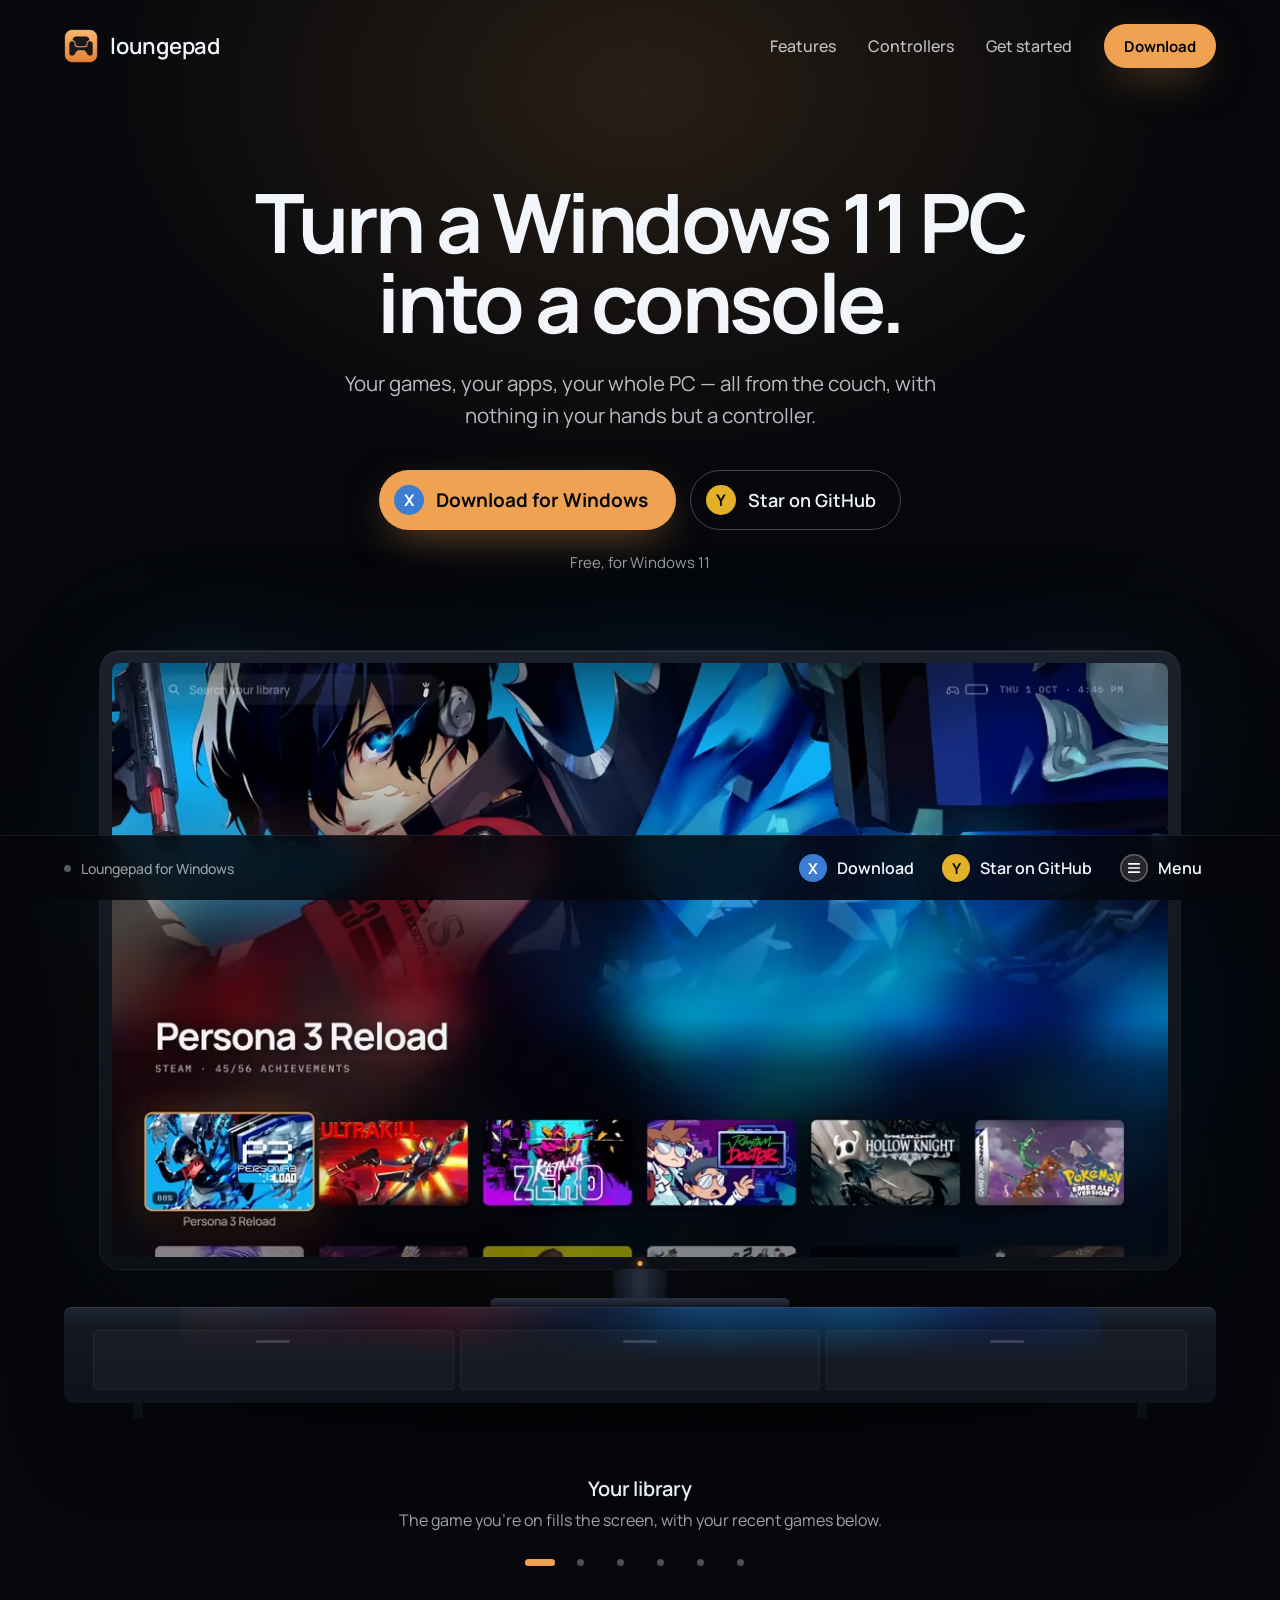
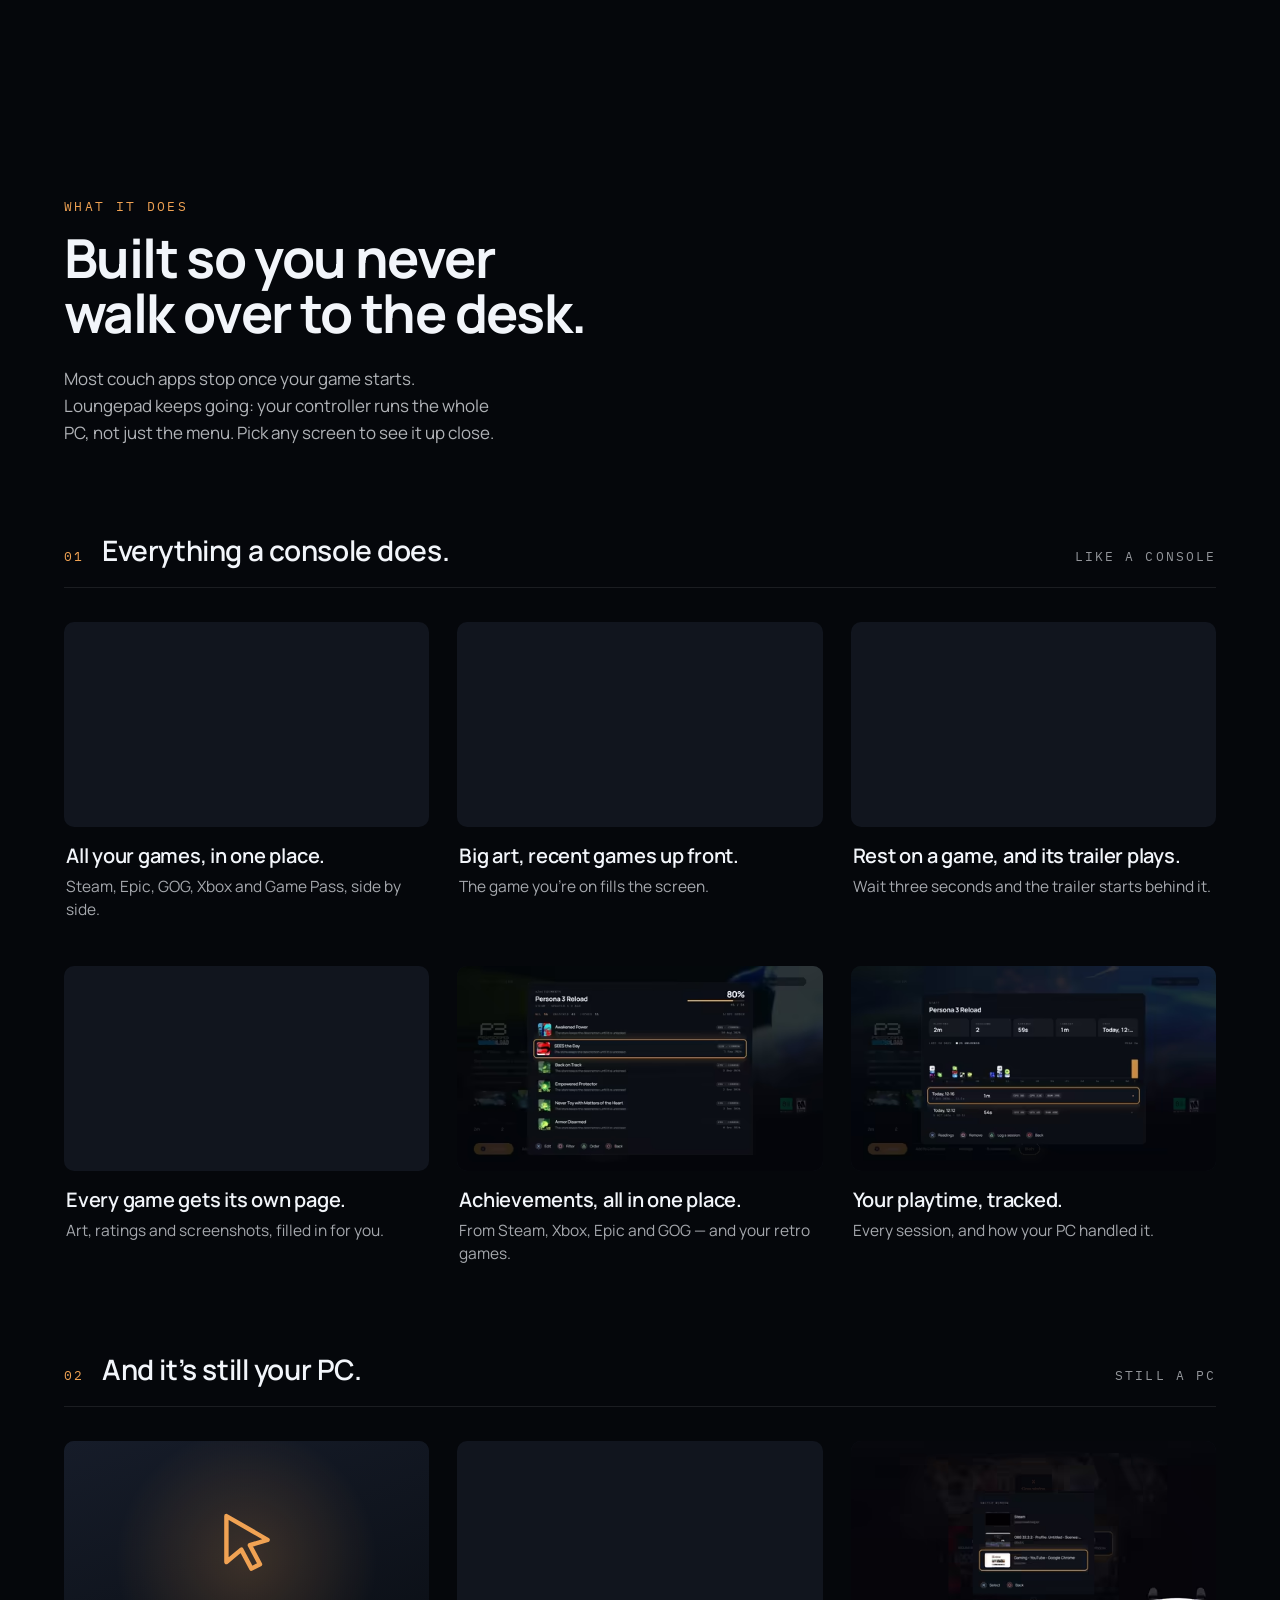
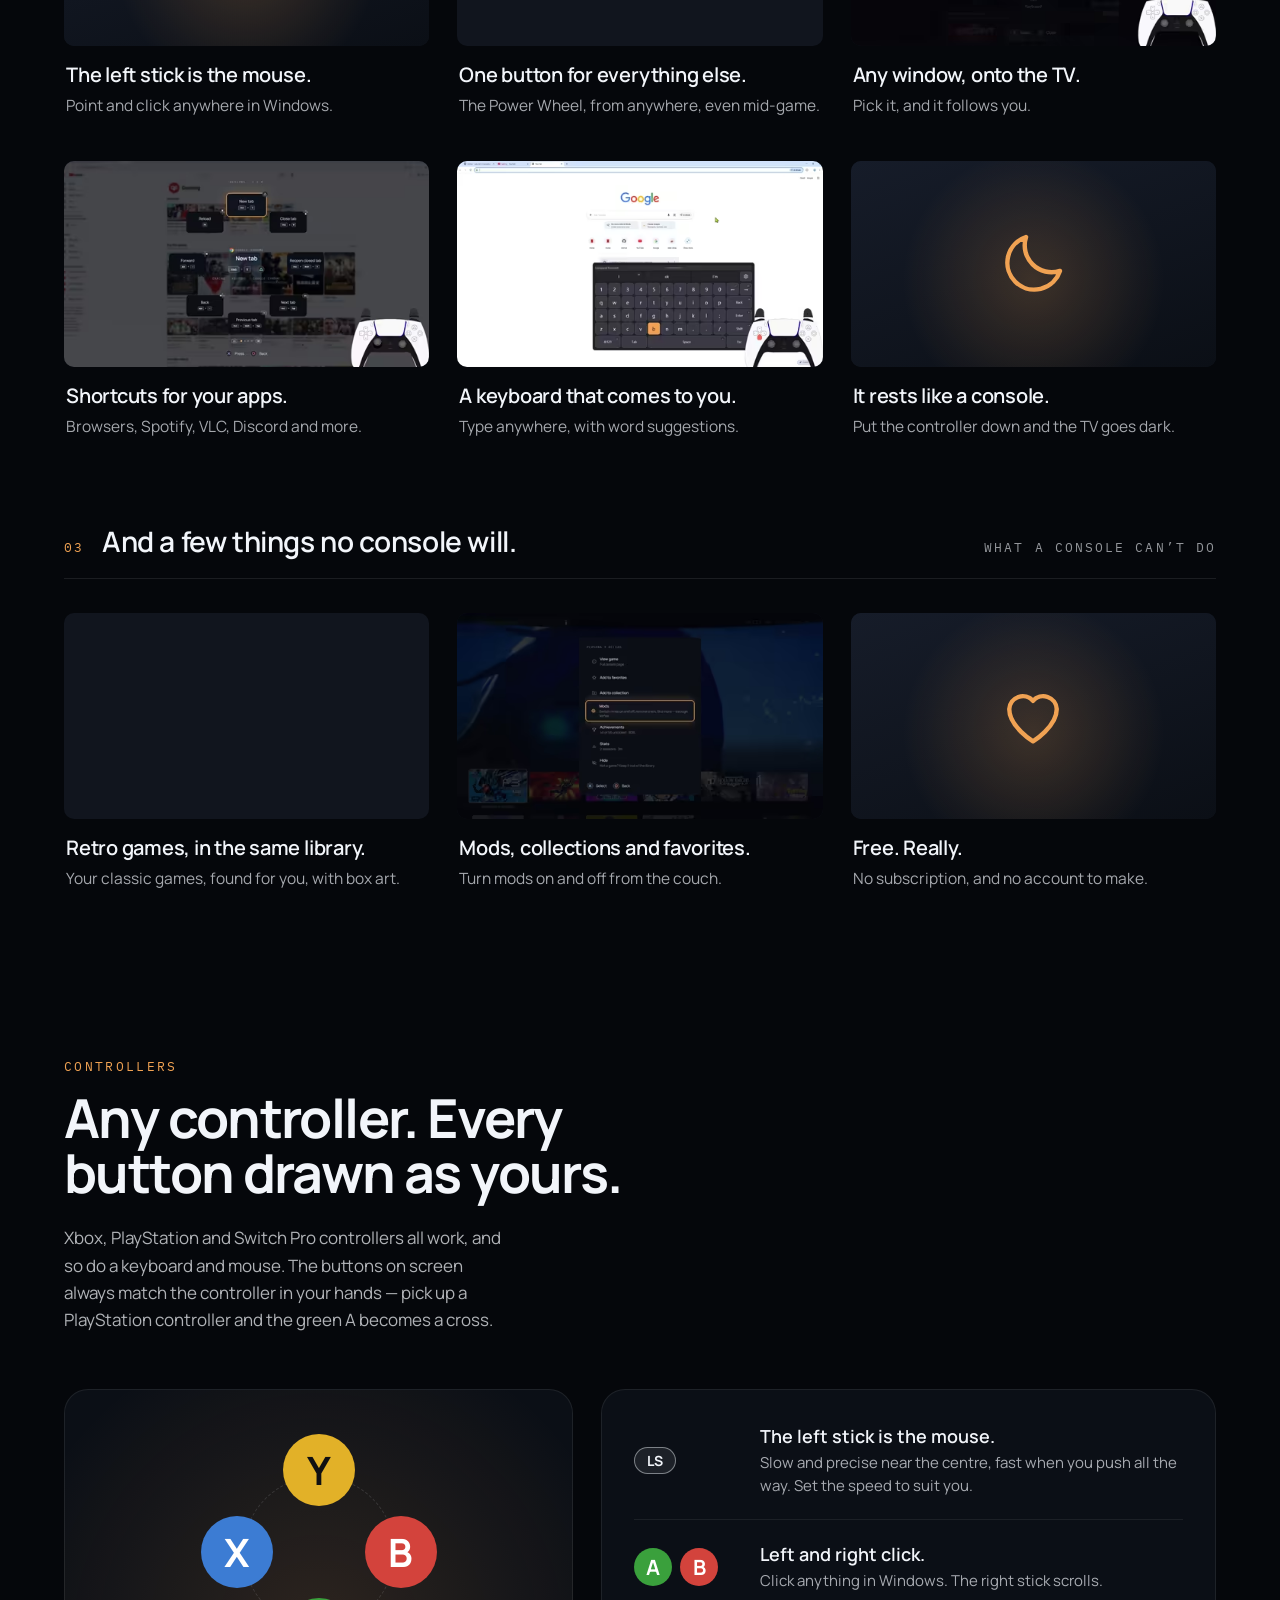
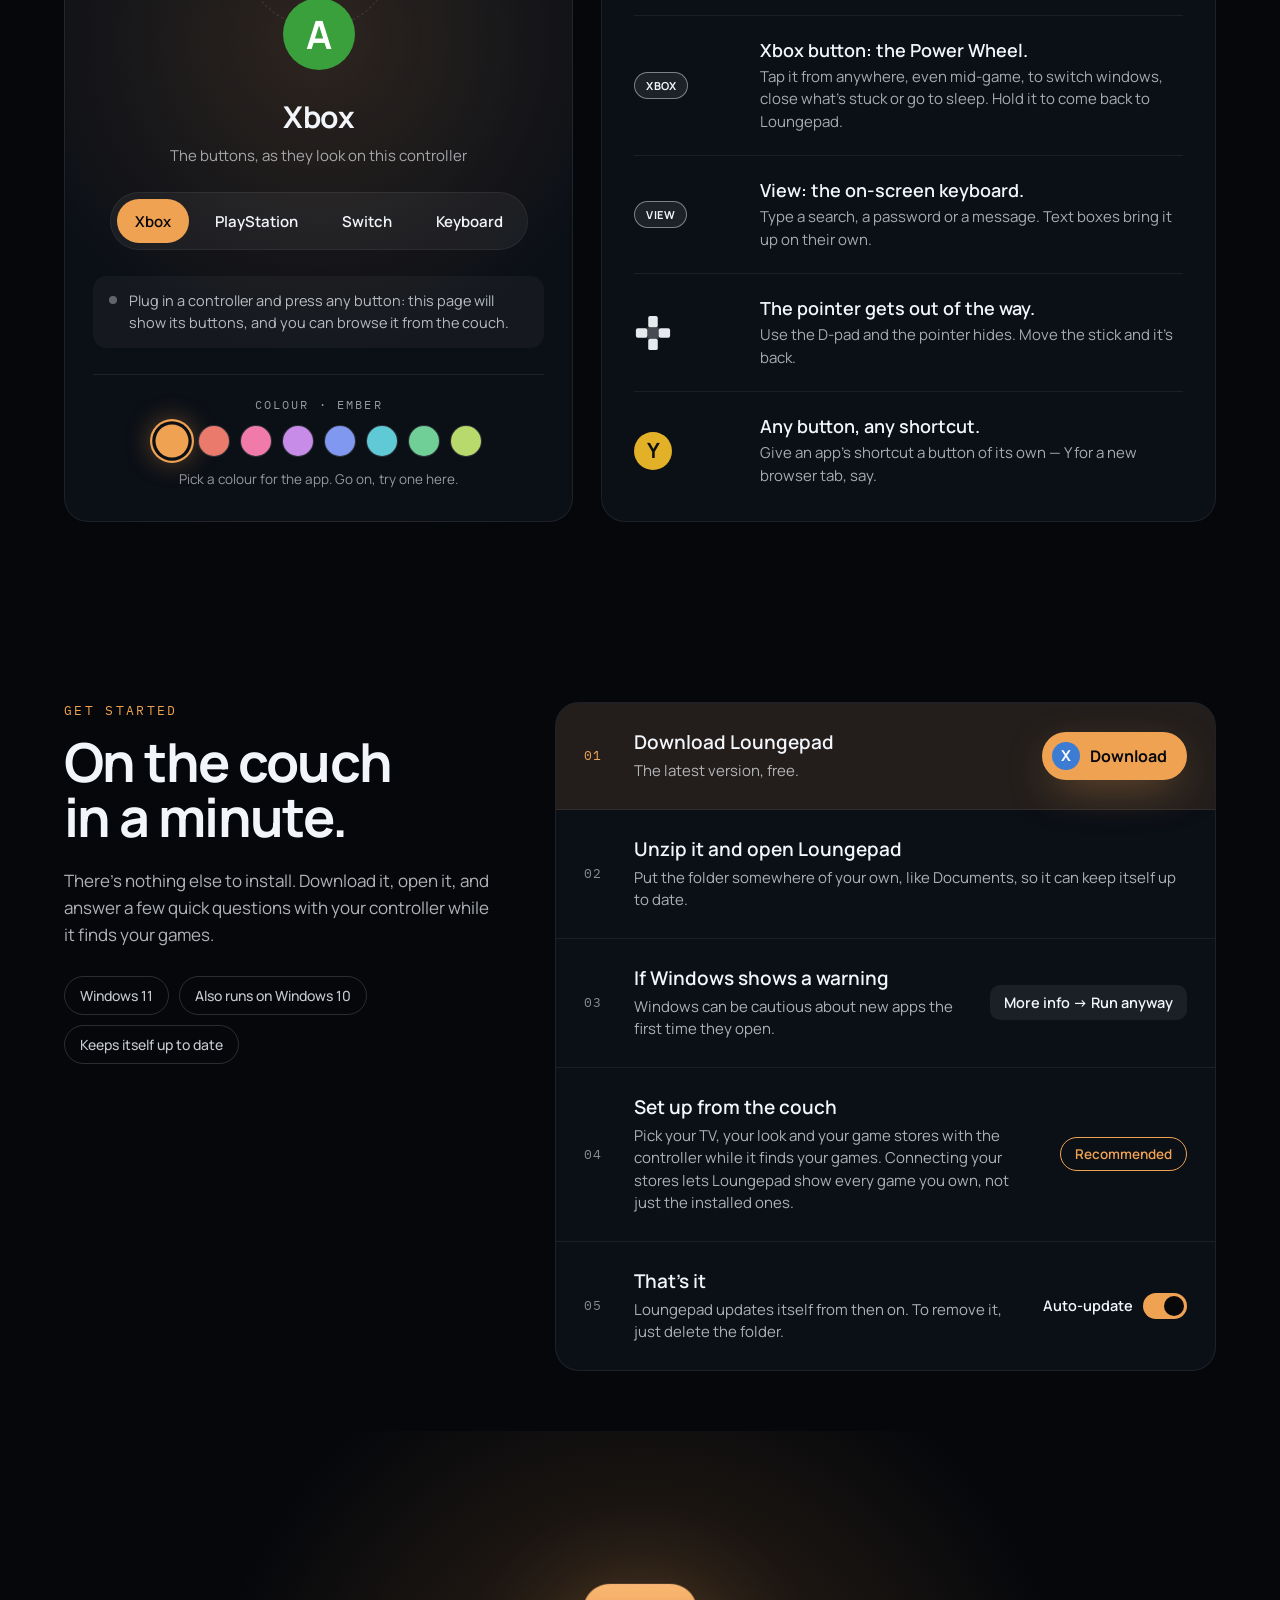
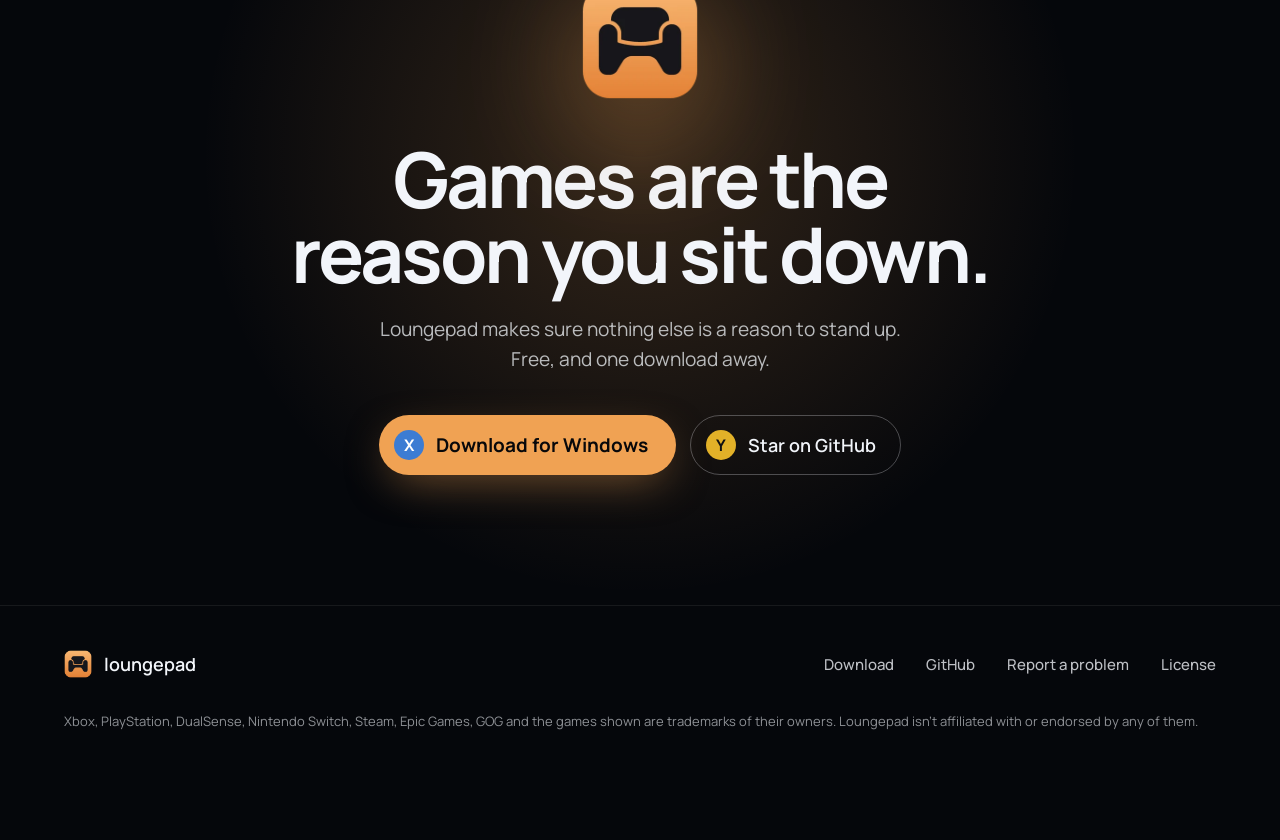
==== website/index.html @ 8164f32c "Add the loungepad.app website - Plain static site built from the Claude Design handoff in website/de" ====
<!doctype html>
<html lang="en">
<head>
<meta charset="utf-8">
<meta name="viewport" content="width=device-width, initial-scale=1">
<title>Loungepad — turn a Windows 11 PC into a console</title>
<meta name="description" content="Loungepad turns a Windows 11 PC into a console: your games, your apps and your whole PC from the couch, with nothing in your hands but a controller. Free and open source.">
<link rel="canonical" href="https://loungepad.app/">
<meta name="theme-color" content="#05070B">
<meta name="color-scheme" content="dark">
<link rel="icon" href="favicon.ico" sizes="any">
<link rel="icon" type="image/png" sizes="32x32" href="img/icon-32.png">
<link rel="icon" type="image/png" sizes="256x256" href="img/lp-icon.png">
<link rel="apple-touch-icon" sizes="180x180" href="img/icon-180.png">
<meta property="og:type" content="website">
<meta property="og:url" content="https://loungepad.app/">
<meta property="og:site_name" content="Loungepad">
<meta property="og:title" content="Loungepad — turn a Windows 11 PC into a console">
<meta property="og:description" content="Your games, your apps, your whole PC — all from the couch, with nothing in your hands but a controller. Free, for Windows 11.">
<meta property="og:image" content="https://loungepad.app/img/og.jpg">
<meta property="og:image:width" content="1200">
<meta property="og:image:height" content="630">
<meta property="og:image:alt" content="Loungepad: turn a Windows 11 PC into a console.">
<meta name="twitter:card" content="summary_large_image">
<meta name="twitter:title" content="Loungepad — turn a Windows 11 PC into a console">
<meta name="twitter:description" content="Your games, your apps, your whole PC — all from the couch, with nothing in your hands but a controller. Free, for Windows 11.">
<meta name="twitter:image" content="https://loungepad.app/img/og.jpg">
<link rel="preconnect" href="https://fonts.googleapis.com">
<link rel="preconnect" href="https://fonts.gstatic.com" crossorigin>
<link href="https://fonts.googleapis.com/css2?family=IBM+Plex+Mono:wght@400;500;600&family=Manrope:wght@400;500;600;700;800&display=swap" rel="stylesheet">
<link rel="preload" as="image" type="image/avif" imagesrcset="img/lp-library-480.avif 480w, img/lp-library-720.avif 720w, img/lp-library-1080.avif 1080w, img/lp-library-1440.avif 1440w, img/lp-library-1920.avif 1920w" imagesizes="(min-width: 1200px) 1056px, (min-width: 761px) calc(90vw - 24px), (min-width: 400px) calc(90vw - 12px), calc(100vw - 52px)" fetchpriority="high">
<link rel="stylesheet" href="site.css">
<script type="application/ld+json">
{
  "@context": "https://schema.org",
  "@type": "SoftwareApplication",
  "name": "Loungepad",
  "url": "https://loungepad.app/",
  "operatingSystem": "Windows 11",
  "applicationCategory": "UtilitiesApplication",
  "description": "Loungepad turns a Windows 11 PC into a console: your games, your apps and your whole PC from the couch, with nothing in your hands but a controller.",
  "downloadUrl": "https://github.com/sukumar-v/Loungepad/releases/latest",
  "offers": { "@type": "Offer", "price": "0", "priceCurrency": "USD" },
  "image": "https://loungepad.app/img/og.jpg"
}
</script>
</head>
<body>
<div id="lp" class="lp-root" data-input="mouse">

<div data-scope="page" id="page">

<!-- ============ HERO: the message, then the TV ============ -->
<section id="top" class="lp-hero">

<!-- One soft glow, the colour of the logo, behind the heading. Nothing else behind the text. -->
<div class="lp-hero-glow" aria-hidden="true"></div>

<header class="lp-header">
<a href="#top" data-nav class="lp-logo lp-link" aria-label="Loungepad, back to the top">
<img src="img/icon-96.png" alt="" width="34" height="34">
<span>loungepad</span>
</a>
<div class="lp-grow"></div>
<nav class="lp-nav" aria-label="Sections">
<a href="#library" data-nav class="lp-link">Features</a>
<a href="#controllers" data-nav class="lp-link">Controllers</a>
<a href="#install" data-nav class="lp-link">Get started</a>
</nav>
<a href="https://github.com/sukumar-v/Loungepad/releases/latest" target="_blank" rel="noopener" data-nav class="lp-btn lp-btn-fill lp-btn-sm lp-f lp-btn-primary">Download</a>
</header>

<div class="lp-hero-copy">
<h1 class="lp-h1">Turn a Windows&nbsp;11&nbsp;PC into a console.</h1>
<p class="lp-lede">Your games, your apps, your whole PC — all from the couch, with nothing in your hands but a controller.</p>
<div class="lp-ctas">
<a href="https://github.com/sukumar-v/Loungepad/releases/latest" target="_blank" rel="noopener" data-nav class="lp-btn lp-btn-fill lp-btn-lg lp-f lp-btn-primary"><span data-glyph data-btn="X" data-size="30" data-drawn="xbox|X|30|" style="height:30px" aria-hidden="true"><span class="gd" style="width:30px;height:30px;background:#3C7CD3;box-shadow:none;color:#FFFFFF;font-size:16px">X</span></span><span>Download for Windows</span></a>
<a href="https://github.com/sukumar-v/Loungepad" target="_blank" rel="noopener" data-nav class="lp-btn lp-btn-ghost lp-f lp-ghost"><span data-glyph data-btn="Y" data-size="30" data-drawn="xbox|Y|30|" style="height:30px" aria-hidden="true"><span class="gd" style="width:30px;height:30px;background:#E2B128;box-shadow:none;color:#101012;font-size:16px">Y</span></span><span>Star on GitHub</span></a>
</div>
<p class="lp-free">Free, for Windows 11</p>
</div>

<!-- The TV: the app itself, with its own glow spilling out behind it. -->
<div class="lp-tv-wrap">
<div class="lp-tv-inner">
<div class="lp-tv-glow" aria-hidden="true">
<picture><source type="image/avif" srcset="img/lp-library-480.avif"><source type="image/webp" srcset="img/lp-library-480.webp"><img src="img/lp-library-480.jpg" alt="" width="480" height="270" decoding="async" class="on"></picture>
<picture><source type="image/avif" srcset="img/lp-library-trailer-480.avif"><source type="image/webp" srcset="img/lp-library-trailer-480.webp"><img src="img/lp-library-trailer-480.jpg" alt="" width="480" height="270" decoding="async" loading="lazy"></picture>
<picture><source type="image/avif" srcset="img/lp-library-grid-480.avif"><source type="image/webp" srcset="img/lp-library-grid-480.webp"><img src="img/lp-library-grid-480.jpg" alt="" width="480" height="270" decoding="async" loading="lazy"></picture>
<picture><source type="image/avif" srcset="img/lp-quick-menu-480.avif"><source type="image/webp" srcset="img/lp-quick-menu-480.webp"><img src="img/lp-quick-menu-480.jpg" alt="" width="480" height="270" decoding="async" loading="lazy"></picture>
<picture><source type="image/avif" srcset="img/lp-emulators-480.avif"><source type="image/webp" srcset="img/lp-emulators-480.webp"><img src="img/lp-emulators-480.jpg" alt="" width="480" height="270" decoding="async" loading="lazy"></picture>
<picture><source type="image/avif" srcset="img/lp-game-page-480.avif"><source type="image/webp" srcset="img/lp-game-page-480.webp"><img src="img/lp-game-page-480.jpg" alt="" width="480" height="270" decoding="async" loading="lazy"></picture>
</div>
<div class="lp-tv-frame">
<button type="button" id="tv" data-nav data-tv class="lp-tv" aria-label="Your library — see it larger">
<picture class="lp-shot on" data-shot="0" data-feature="1"><source type="image/avif" srcset="img/lp-library-480.avif 480w, img/lp-library-720.avif 720w, img/lp-library-1080.avif 1080w, img/lp-library-1440.avif 1440w, img/lp-library-1920.avif 1920w" sizes="(min-width: 1200px) 1056px, (min-width: 761px) calc(90vw - 24px), (min-width: 400px) calc(90vw - 12px), calc(100vw - 52px)"><source type="image/webp" srcset="img/lp-library-480.webp 480w, img/lp-library-720.webp 720w, img/lp-library-1080.webp 1080w, img/lp-library-1440.webp 1440w, img/lp-library-1920.webp 1920w" sizes="(min-width: 1200px) 1056px, (min-width: 761px) calc(90vw - 24px), (min-width: 400px) calc(90vw - 12px), calc(100vw - 52px)"><img src="img/lp-library-1080.jpg" srcset="img/lp-library-480.jpg 480w, img/lp-library-720.jpg 720w, img/lp-library-1080.jpg 1080w, img/lp-library-1440.jpg 1440w, img/lp-library-1920.jpg 1920w" sizes="(min-width: 1200px) 1056px, (min-width: 761px) calc(90vw - 24px), (min-width: 400px) calc(90vw - 12px), calc(100vw - 52px)" alt="" width="1920" height="1080" decoding="async" fetchpriority="high"></picture>
<picture class="lp-shot" data-shot="1" data-feature="2"><source type="image/avif" srcset="img/lp-library-trailer-480.avif 480w, img/lp-library-trailer-720.avif 720w, img/lp-library-trailer-1080.avif 1080w, img/lp-library-trailer-1440.avif 1440w, img/lp-library-trailer-1920.avif 1920w" sizes="(min-width: 1200px) 1056px, (min-width: 761px) calc(90vw - 24px), (min-width: 400px) calc(90vw - 12px), calc(100vw - 52px)"><source type="image/webp" srcset="img/lp-library-trailer-480.webp 480w, img/lp-library-trailer-720.webp 720w, img/lp-library-trailer-1080.webp 1080w, img/lp-library-trailer-1440.webp 1440w, img/lp-library-trailer-1920.webp 1920w" sizes="(min-width: 1200px) 1056px, (min-width: 761px) calc(90vw - 24px), (min-width: 400px) calc(90vw - 12px), calc(100vw - 52px)"><img src="img/lp-library-trailer-1080.jpg" srcset="img/lp-library-trailer-480.jpg 480w, img/lp-library-trailer-720.jpg 720w, img/lp-library-trailer-1080.jpg 1080w, img/lp-library-trailer-1440.jpg 1440w, img/lp-library-trailer-1920.jpg 1920w" sizes="(min-width: 1200px) 1056px, (min-width: 761px) calc(90vw - 24px), (min-width: 400px) calc(90vw - 12px), calc(100vw - 52px)" alt="" width="1920" height="1080" decoding="async" loading="lazy" fetchpriority="low"></picture>
<picture class="lp-shot" data-shot="2" data-feature="0"><source type="image/avif" srcset="img/lp-library-grid-480.avif 480w, img/lp-library-grid-720.avif 720w, img/lp-library-grid-1080.avif 1080w, img/lp-library-grid-1440.avif 1440w, img/lp-library-grid-1920.avif 1920w" sizes="(min-width: 1200px) 1056px, (min-width: 761px) calc(90vw - 24px), (min-width: 400px) calc(90vw - 12px), calc(100vw - 52px)"><source type="image/webp" srcset="img/lp-library-grid-480.webp 480w, img/lp-library-grid-720.webp 720w, img/lp-library-grid-1080.webp 1080w, img/lp-library-grid-1440.webp 1440w, img/lp-library-grid-1920.webp 1920w" sizes="(min-width: 1200px) 1056px, (min-width: 761px) calc(90vw - 24px), (min-width: 400px) calc(90vw - 12px), calc(100vw - 52px)"><img src="img/lp-library-grid-1080.jpg" srcset="img/lp-library-grid-480.jpg 480w, img/lp-library-grid-720.jpg 720w, img/lp-library-grid-1080.jpg 1080w, img/lp-library-grid-1440.jpg 1440w, img/lp-library-grid-1920.jpg 1920w" sizes="(min-width: 1200px) 1056px, (min-width: 761px) calc(90vw - 24px), (min-width: 400px) calc(90vw - 12px), calc(100vw - 52px)" alt="" width="1920" height="1080" decoding="async" loading="lazy" fetchpriority="low"></picture>
<picture class="lp-shot" data-shot="3" data-feature="7"><source type="image/avif" srcset="img/lp-quick-menu-480.avif 480w, img/lp-quick-menu-720.avif 720w, img/lp-quick-menu-1080.avif 1080w, img/lp-quick-menu-1440.avif 1440w, img/lp-quick-menu-1920.avif 1920w" sizes="(min-width: 1200px) 1056px, (min-width: 761px) calc(90vw - 24px), (min-width: 400px) calc(90vw - 12px), calc(100vw - 52px)"><source type="image/webp" srcset="img/lp-quick-menu-480.webp 480w, img/lp-quick-menu-720.webp 720w, img/lp-quick-menu-1080.webp 1080w, img/lp-quick-menu-1440.webp 1440w, img/lp-quick-menu-1920.webp 1920w" sizes="(min-width: 1200px) 1056px, (min-width: 761px) calc(90vw - 24px), (min-width: 400px) calc(90vw - 12px), calc(100vw - 52px)"><img src="img/lp-quick-menu-1080.jpg" srcset="img/lp-quick-menu-480.jpg 480w, img/lp-quick-menu-720.jpg 720w, img/lp-quick-menu-1080.jpg 1080w, img/lp-quick-menu-1440.jpg 1440w, img/lp-quick-menu-1920.jpg 1920w" sizes="(min-width: 1200px) 1056px, (min-width: 761px) calc(90vw - 24px), (min-width: 400px) calc(90vw - 12px), calc(100vw - 52px)" alt="" width="1920" height="1080" decoding="async" loading="lazy" fetchpriority="low"></picture>
<picture class="lp-shot" data-shot="4" data-feature="12"><source type="image/avif" srcset="img/lp-emulators-480.avif 480w, img/lp-emulators-720.avif 720w, img/lp-emulators-1080.avif 1080w, img/lp-emulators-1440.avif 1440w, img/lp-emulators-1920.avif 1920w" sizes="(min-width: 1200px) 1056px, (min-width: 761px) calc(90vw - 24px), (min-width: 400px) calc(90vw - 12px), calc(100vw - 52px)"><source type="image/webp" srcset="img/lp-emulators-480.webp 480w, img/lp-emulators-720.webp 720w, img/lp-emulators-1080.webp 1080w, img/lp-emulators-1440.webp 1440w, img/lp-emulators-1920.webp 1920w" sizes="(min-width: 1200px) 1056px, (min-width: 761px) calc(90vw - 24px), (min-width: 400px) calc(90vw - 12px), calc(100vw - 52px)"><img src="img/lp-emulators-1080.jpg" srcset="img/lp-emulators-480.jpg 480w, img/lp-emulators-720.jpg 720w, img/lp-emulators-1080.jpg 1080w, img/lp-emulators-1440.jpg 1440w, img/lp-emulators-1920.jpg 1920w" sizes="(min-width: 1200px) 1056px, (min-width: 761px) calc(90vw - 24px), (min-width: 400px) calc(90vw - 12px), calc(100vw - 52px)" alt="" width="1920" height="1080" decoding="async" loading="lazy" fetchpriority="low"></picture>
<picture class="lp-shot" data-shot="5" data-feature="3"><source type="image/avif" srcset="img/lp-game-page-480.avif 480w, img/lp-game-page-720.avif 720w, img/lp-game-page-1080.avif 1080w, img/lp-game-page-1440.avif 1440w, img/lp-game-page-1920.avif 1920w" sizes="(min-width: 1200px) 1056px, (min-width: 761px) calc(90vw - 24px), (min-width: 400px) calc(90vw - 12px), calc(100vw - 52px)"><source type="image/webp" srcset="img/lp-game-page-480.webp 480w, img/lp-game-page-720.webp 720w, img/lp-game-page-1080.webp 1080w, img/lp-game-page-1440.webp 1440w, img/lp-game-page-1920.webp 1920w" sizes="(min-width: 1200px) 1056px, (min-width: 761px) calc(90vw - 24px), (min-width: 400px) calc(90vw - 12px), calc(100vw - 52px)"><img src="img/lp-game-page-1080.jpg" srcset="img/lp-game-page-480.jpg 480w, img/lp-game-page-720.jpg 720w, img/lp-game-page-1080.jpg 1080w, img/lp-game-page-1440.jpg 1440w, img/lp-game-page-1920.jpg 1920w" sizes="(min-width: 1200px) 1056px, (min-width: 761px) calc(90vw - 24px), (min-width: 400px) calc(90vw - 12px), calc(100vw - 52px)" alt="" width="1920" height="1080" decoding="async" loading="lazy" fetchpriority="low"></picture>
<span class="lp-open" aria-hidden="true"><span data-glyph data-btn="A" data-size="26" data-drawn="xbox|A|26|" style="height:26px" aria-hidden="true"><span class="gd" style="width:26px;height:26px;background:#3AA03C;box-shadow:none;color:#FFFFFF;font-size:14px">A</span></span><span>See it larger</span></span>
</button>
<span class="lp-tv-led" aria-hidden="true"></span>
</div>
</div>

<!-- The stand: a pedestal, and the low cabinet the TV sits on. -->
<div class="lp-stand" aria-hidden="true">
<span class="lp-stand-neck"></span>
<span class="lp-stand-base"></span>
</div>
<div class="lp-console" aria-hidden="true">
<div class="lp-console-glow">
<picture><source type="image/avif" srcset="img/lp-library-480.avif"><source type="image/webp" srcset="img/lp-library-480.webp"><img src="img/lp-library-480.jpg" alt="" width="480" height="270" decoding="async" class="on"></picture>
<picture><source type="image/avif" srcset="img/lp-library-trailer-480.avif"><source type="image/webp" srcset="img/lp-library-trailer-480.webp"><img src="img/lp-library-trailer-480.jpg" alt="" width="480" height="270" decoding="async" loading="lazy"></picture>
<picture><source type="image/avif" srcset="img/lp-library-grid-480.avif"><source type="image/webp" srcset="img/lp-library-grid-480.webp"><img src="img/lp-library-grid-480.jpg" alt="" width="480" height="270" decoding="async" loading="lazy"></picture>
<picture><source type="image/avif" srcset="img/lp-quick-menu-480.avif"><source type="image/webp" srcset="img/lp-quick-menu-480.webp"><img src="img/lp-quick-menu-480.jpg" alt="" width="480" height="270" decoding="async" loading="lazy"></picture>
<picture><source type="image/avif" srcset="img/lp-emulators-480.avif"><source type="image/webp" srcset="img/lp-emulators-480.webp"><img src="img/lp-emulators-480.jpg" alt="" width="480" height="270" decoding="async" loading="lazy"></picture>
<picture><source type="image/avif" srcset="img/lp-game-page-480.avif"><source type="image/webp" srcset="img/lp-game-page-480.webp"><img src="img/lp-game-page-480.jpg" alt="" width="480" height="270" decoding="async" loading="lazy"></picture>
</div>
<div class="lp-console-doors"><span class="lp-door"></span><span class="lp-door"></span><span class="lp-door"></span></div>
<span class="lp-console-foot l"></span>
<span class="lp-console-foot r"></span>
</div>
<div class="lp-floor" aria-hidden="true"></div>

<div class="lp-tv-caption">
<div class="lp-shot-text" id="shotText" aria-live="polite">
<div data-shot="0"><div class="lp-shot-title">Your library</div><div class="lp-shot-sub">The game you’re on fills the screen, with your recent games below.</div></div>
<div data-shot="1" hidden><div class="lp-shot-title">Trailers</div><div class="lp-shot-sub">Rest on a game and its trailer plays behind it.</div></div>
<div data-shot="2" hidden><div class="lp-shot-title">Every game you own</div><div class="lp-shot-sub">Steam, Epic, GOG, Xbox and your retro games, in one place.</div></div>
<div data-shot="3" hidden><div class="lp-shot-title">The Power Wheel</div><div class="lp-shot-sub">One button for everything else Windows needs, even mid-game.</div></div>
<div data-shot="4" hidden><div class="lp-shot-title">Retro games too</div><div class="lp-shot-sub">Your classic games, with box art, next to everything else.</div></div>
<div data-shot="5" hidden><div class="lp-shot-title">A page for every game</div><div class="lp-shot-sub">Art, ratings and trailers, filled in for you.</div></div>
</div>
<div class="lp-dots" role="group" aria-label="Choose a screen">
<button type="button" class="lp-dot" data-shot="0" aria-label="Show your library on the TV" aria-pressed="true"><span class="lp-dot-bar"><span class="lp-dot-still"></span></span></button>
<button type="button" class="lp-dot" data-shot="1" aria-label="Show trailers on the TV" aria-pressed="false"><span class="lp-dot-bar"></span></button>
<button type="button" class="lp-dot" data-shot="2" aria-label="Show every game you own on the TV" aria-pressed="false"><span class="lp-dot-bar"></span></button>
<button type="button" class="lp-dot" data-shot="3" aria-label="Show the power wheel on the TV" aria-pressed="false"><span class="lp-dot-bar"></span></button>
<button type="button" class="lp-dot" data-shot="4" aria-label="Show retro games too on the TV" aria-pressed="false"><span class="lp-dot-bar"></span></button>
<button type="button" class="lp-dot" data-shot="5" aria-label="Show a page for every game on the TV" aria-pressed="false"><span class="lp-dot-bar"></span></button>
</div>
</div>
</div>
</section>

<!-- ============ THE GRID, on the way down ============ -->
<section id="library" class="lp-section" aria-labelledby="lp-library-h">
<div class="lp-wrap">
<div class="lp-sec-head">
<div>
<div class="lp-kicker">What it does</div>
<h2 id="lp-library-h" class="lp-h2 w780">Built so you never walk over to the desk.</h2>
</div>
<p class="lp-sec-lede">Most couch apps stop once your game starts. Loungepad keeps going: your controller runs the whole PC, not just the menu. Pick any screen to see it up close.</p>
</div>

<div class="lp-group" data-kicker="Like a console">
<div class="lp-group-head">
<span class="lp-group-no">01</span>
<h3 class="lp-h3">Everything a console does.</h3>
<span class="lp-grow"></span>
<span class="lp-group-kicker">Like a console</span>
</div>
<div class="lp-grid">
<button type="button" data-nav class="lp-tile" data-feature="0" data-img="lp-library-grid"><span class="lp-art"><picture><source type="image/avif" srcset="img/lp-library-grid-480.avif 480w, img/lp-library-grid-720.avif 720w, img/lp-library-grid-1080.avif 1080w, img/lp-library-grid-1440.avif 1440w, img/lp-library-grid-1920.avif 1920w" sizes="(min-width: 1440px) 413px, (min-width: 1167px) calc(30vw - 19px), (min-width: 765px) calc(45vw - 14px), (min-width: 400px) 90vw, calc(100vw - 40px)"><source type="image/webp" srcset="img/lp-library-grid-480.webp 480w, img/lp-library-grid-720.webp 720w, img/lp-library-grid-1080.webp 1080w, img/lp-library-grid-1440.webp 1440w, img/lp-library-grid-1920.webp 1920w" sizes="(min-width: 1440px) 413px, (min-width: 1167px) calc(30vw - 19px), (min-width: 765px) calc(45vw - 14px), (min-width: 400px) 90vw, calc(100vw - 40px)"><img src="img/lp-library-grid-1080.jpg" srcset="img/lp-library-grid-480.jpg 480w, img/lp-library-grid-720.jpg 720w, img/lp-library-grid-1080.jpg 1080w, img/lp-library-grid-1440.jpg 1440w, img/lp-library-grid-1920.jpg 1920w" sizes="(min-width: 1440px) 413px, (min-width: 1167px) calc(30vw - 19px), (min-width: 765px) calc(45vw - 14px), (min-width: 400px) 90vw, calc(100vw - 40px)" alt="" width="1920" height="1080" decoding="async" loading="lazy"></picture><span class="lp-open" aria-hidden="true"><span data-glyph data-btn="A" data-size="22" data-drawn="xbox|A|22|" style="height:22px" aria-hidden="true"><span class="gd" style="width:22px;height:22px;background:#3AA03C;box-shadow:none;color:#FFFFFF;font-size:12px">A</span></span><span>View</span></span></span><span class="lp-tile-text"><span class="lp-tile-title">All your games, in one place.</span><span class="lp-tile-sub">Steam, Epic, GOG, Xbox and Game Pass, side by side.</span><span class="lp-tile-body" hidden>Loungepad finds the games on your PC by itself — from Steam, Epic, GOG and the Xbox app — with real cover art, and it checks again every time it starts, so a game you installed yesterday is simply there. It can show the games you own but haven’t installed too, and one press takes you to install one.</span></span></button>
<button type="button" data-nav class="lp-tile" data-feature="1" data-img="lp-library"><span class="lp-art"><picture><source type="image/avif" srcset="img/lp-library-480.avif 480w, img/lp-library-720.avif 720w, img/lp-library-1080.avif 1080w, img/lp-library-1440.avif 1440w, img/lp-library-1920.avif 1920w" sizes="(min-width: 1440px) 413px, (min-width: 1167px) calc(30vw - 19px), (min-width: 765px) calc(45vw - 14px), (min-width: 400px) 90vw, calc(100vw - 40px)"><source type="image/webp" srcset="img/lp-library-480.webp 480w, img/lp-library-720.webp 720w, img/lp-library-1080.webp 1080w, img/lp-library-1440.webp 1440w, img/lp-library-1920.webp 1920w" sizes="(min-width: 1440px) 413px, (min-width: 1167px) calc(30vw - 19px), (min-width: 765px) calc(45vw - 14px), (min-width: 400px) 90vw, calc(100vw - 40px)"><img src="img/lp-library-1080.jpg" srcset="img/lp-library-480.jpg 480w, img/lp-library-720.jpg 720w, img/lp-library-1080.jpg 1080w, img/lp-library-1440.jpg 1440w, img/lp-library-1920.jpg 1920w" sizes="(min-width: 1440px) 413px, (min-width: 1167px) calc(30vw - 19px), (min-width: 765px) calc(45vw - 14px), (min-width: 400px) 90vw, calc(100vw - 40px)" alt="" width="1920" height="1080" decoding="async" loading="lazy"></picture><span class="lp-open" aria-hidden="true"><span data-glyph data-btn="A" data-size="22" data-drawn="xbox|A|22|" style="height:22px" aria-hidden="true"><span class="gd" style="width:22px;height:22px;background:#3AA03C;box-shadow:none;color:#FFFFFF;font-size:12px">A</span></span><span>View</span></span></span><span class="lp-tile-text"><span class="lp-tile-title">Big art, recent games up front.</span><span class="lp-tile-sub">The game you’re on fills the screen.</span><span class="lp-tile-body" hidden>The game you’re on fills the TV, with your recent games in a row underneath. Scroll down and your whole collection slides into view.</span></span></button>
<button type="button" data-nav class="lp-tile" data-feature="2" data-img="lp-library-trailer"><span class="lp-art"><picture><source type="image/avif" srcset="img/lp-library-trailer-480.avif 480w, img/lp-library-trailer-720.avif 720w, img/lp-library-trailer-1080.avif 1080w, img/lp-library-trailer-1440.avif 1440w, img/lp-library-trailer-1920.avif 1920w" sizes="(min-width: 1440px) 413px, (min-width: 1167px) calc(30vw - 19px), (min-width: 765px) calc(45vw - 14px), (min-width: 400px) 90vw, calc(100vw - 40px)"><source type="image/webp" srcset="img/lp-library-trailer-480.webp 480w, img/lp-library-trailer-720.webp 720w, img/lp-library-trailer-1080.webp 1080w, img/lp-library-trailer-1440.webp 1440w, img/lp-library-trailer-1920.webp 1920w" sizes="(min-width: 1440px) 413px, (min-width: 1167px) calc(30vw - 19px), (min-width: 765px) calc(45vw - 14px), (min-width: 400px) 90vw, calc(100vw - 40px)"><img src="img/lp-library-trailer-1080.jpg" srcset="img/lp-library-trailer-480.jpg 480w, img/lp-library-trailer-720.jpg 720w, img/lp-library-trailer-1080.jpg 1080w, img/lp-library-trailer-1440.jpg 1440w, img/lp-library-trailer-1920.jpg 1920w" sizes="(min-width: 1440px) 413px, (min-width: 1167px) calc(30vw - 19px), (min-width: 765px) calc(45vw - 14px), (min-width: 400px) 90vw, calc(100vw - 40px)" alt="" width="1920" height="1080" decoding="async" loading="lazy"></picture><span class="lp-open" aria-hidden="true"><span data-glyph data-btn="A" data-size="22" data-drawn="xbox|A|22|" style="height:22px" aria-hidden="true"><span class="gd" style="width:22px;height:22px;background:#3AA03C;box-shadow:none;color:#FFFFFF;font-size:12px">A</span></span><span>View</span></span></span><span class="lp-tile-text"><span class="lp-tile-title">Rest on a game, and its trailer plays.</span><span class="lp-tile-sub">Wait three seconds and the trailer starts behind it.</span><span class="lp-tile-body" hidden>Leave the highlight on a game for three seconds and its trailer plays behind it, with sound. Open the game’s page and the trailer keeps playing there.</span></span></button>
<button type="button" data-nav class="lp-tile" data-feature="3" data-img="lp-game-page"><span class="lp-art"><picture><source type="image/avif" srcset="img/lp-game-page-480.avif 480w, img/lp-game-page-720.avif 720w, img/lp-game-page-1080.avif 1080w, img/lp-game-page-1440.avif 1440w, img/lp-game-page-1920.avif 1920w" sizes="(min-width: 1440px) 413px, (min-width: 1167px) calc(30vw - 19px), (min-width: 765px) calc(45vw - 14px), (min-width: 400px) 90vw, calc(100vw - 40px)"><source type="image/webp" srcset="img/lp-game-page-480.webp 480w, img/lp-game-page-720.webp 720w, img/lp-game-page-1080.webp 1080w, img/lp-game-page-1440.webp 1440w, img/lp-game-page-1920.webp 1920w" sizes="(min-width: 1440px) 413px, (min-width: 1167px) calc(30vw - 19px), (min-width: 765px) calc(45vw - 14px), (min-width: 400px) 90vw, calc(100vw - 40px)"><img src="img/lp-game-page-1080.jpg" srcset="img/lp-game-page-480.jpg 480w, img/lp-game-page-720.jpg 720w, img/lp-game-page-1080.jpg 1080w, img/lp-game-page-1440.jpg 1440w, img/lp-game-page-1920.jpg 1920w" sizes="(min-width: 1440px) 413px, (min-width: 1167px) calc(30vw - 19px), (min-width: 765px) calc(45vw - 14px), (min-width: 400px) 90vw, calc(100vw - 40px)" alt="" width="1920" height="1080" decoding="async" loading="lazy"></picture><span class="lp-open" aria-hidden="true"><span data-glyph data-btn="A" data-size="22" data-drawn="xbox|A|22|" style="height:22px" aria-hidden="true"><span class="gd" style="width:22px;height:22px;background:#3AA03C;box-shadow:none;color:#FFFFFF;font-size:12px">A</span></span><span>View</span></span></span><span class="lp-tile-text"><span class="lp-tile-title">Every game gets its own page.</span><span class="lp-tile-sub">Art, ratings and screenshots, filled in for you.</span><span class="lp-tile-body" hidden>Every game gets a page with its logo, description, review score and age rating, a row of trailers and screenshots, and how long you’ve played — all filled in for you, with nothing to set up.</span></span></button>
<button type="button" data-nav class="lp-tile" data-feature="4" data-img="lp-achievements"><span class="lp-art"><picture><source type="image/avif" srcset="img/lp-achievements-480.avif 480w, img/lp-achievements-720.avif 720w, img/lp-achievements-1080.avif 1080w, img/lp-achievements-1440.avif 1440w, img/lp-achievements-1920.avif 1920w" sizes="(min-width: 1440px) 413px, (min-width: 1167px) calc(30vw - 19px), (min-width: 765px) calc(45vw - 14px), (min-width: 400px) 90vw, calc(100vw - 40px)"><source type="image/webp" srcset="img/lp-achievements-480.webp 480w, img/lp-achievements-720.webp 720w, img/lp-achievements-1080.webp 1080w, img/lp-achievements-1440.webp 1440w, img/lp-achievements-1920.webp 1920w" sizes="(min-width: 1440px) 413px, (min-width: 1167px) calc(30vw - 19px), (min-width: 765px) calc(45vw - 14px), (min-width: 400px) 90vw, calc(100vw - 40px)"><img src="img/lp-achievements-1080.jpg" srcset="img/lp-achievements-480.jpg 480w, img/lp-achievements-720.jpg 720w, img/lp-achievements-1080.jpg 1080w, img/lp-achievements-1440.jpg 1440w, img/lp-achievements-1920.jpg 1920w" sizes="(min-width: 1440px) 413px, (min-width: 1167px) calc(30vw - 19px), (min-width: 765px) calc(45vw - 14px), (min-width: 400px) 90vw, calc(100vw - 40px)" alt="" width="1920" height="1080" decoding="async" loading="lazy"></picture><span class="lp-open" aria-hidden="true"><span data-glyph data-btn="A" data-size="22" data-drawn="xbox|A|22|" style="height:22px" aria-hidden="true"><span class="gd" style="width:22px;height:22px;background:#3AA03C;box-shadow:none;color:#FFFFFF;font-size:12px">A</span></span><span>View</span></span></span><span class="lp-tile-text"><span class="lp-tile-title">Achievements, all in one place.</span><span class="lp-tile-sub">From Steam, Xbox, Epic and GOG — and your retro games.</span><span class="lp-tile-body" hidden>See every achievement for a game, which ones you’ve unlocked and how rare they are. When you unlock something new, Loungepad tells you once you’ve finished playing.</span></span></button>
<button type="button" data-nav class="lp-tile" data-feature="5" data-img="lp-stats"><span class="lp-art"><picture><source type="image/avif" srcset="img/lp-stats-480.avif 480w, img/lp-stats-720.avif 720w, img/lp-stats-1080.avif 1080w, img/lp-stats-1440.avif 1440w, img/lp-stats-1920.avif 1920w" sizes="(min-width: 1440px) 413px, (min-width: 1167px) calc(30vw - 19px), (min-width: 765px) calc(45vw - 14px), (min-width: 400px) 90vw, calc(100vw - 40px)"><source type="image/webp" srcset="img/lp-stats-480.webp 480w, img/lp-stats-720.webp 720w, img/lp-stats-1080.webp 1080w, img/lp-stats-1440.webp 1440w, img/lp-stats-1920.webp 1920w" sizes="(min-width: 1440px) 413px, (min-width: 1167px) calc(30vw - 19px), (min-width: 765px) calc(45vw - 14px), (min-width: 400px) 90vw, calc(100vw - 40px)"><img src="img/lp-stats-1080.jpg" srcset="img/lp-stats-480.jpg 480w, img/lp-stats-720.jpg 720w, img/lp-stats-1080.jpg 1080w, img/lp-stats-1440.jpg 1440w, img/lp-stats-1920.jpg 1920w" sizes="(min-width: 1440px) 413px, (min-width: 1167px) calc(30vw - 19px), (min-width: 765px) calc(45vw - 14px), (min-width: 400px) 90vw, calc(100vw - 40px)" alt="" width="1920" height="1080" decoding="async" loading="lazy"></picture><span class="lp-open" aria-hidden="true"><span data-glyph data-btn="A" data-size="22" data-drawn="xbox|A|22|" style="height:22px" aria-hidden="true"><span class="gd" style="width:22px;height:22px;background:#3AA03C;box-shadow:none;color:#FFFFFF;font-size:12px">A</span></span><span>View</span></span></span><span class="lp-tile-text"><span class="lp-tile-title">Your playtime, tracked.</span><span class="lp-tile-sub">Every session, and how your PC handled it.</span><span class="lp-tile-body" hidden>Loungepad keeps a record of every time you play: when, for how long, and how your PC was doing. See your week at a glance, or look back over the last month.</span></span></button>
</div>
</div>

<div class="lp-group" data-kicker="Still a PC">
<div class="lp-group-head">
<span class="lp-group-no">02</span>
<h3 class="lp-h3">And it’s still your PC.</h3>
<span class="lp-grow"></span>
<span class="lp-group-kicker">Still a PC</span>
</div>
<div class="lp-grid">
<button type="button" data-nav class="lp-tile" data-feature="6" data-icon="pointer"><span class="lp-art"><span class="lp-art-icon"><svg viewBox="0 0 24 24" fill="none" stroke="currentColor" stroke-width="1.4" stroke-linecap="round" stroke-linejoin="round" aria-hidden="true"><path d="M5.5 3.5 18.5 11l-5.6 1.7 3.2 6-2.7 1.4-3.2-6-4.7 3.9z"></path></svg></span><span class="lp-open" aria-hidden="true"><span data-glyph data-btn="A" data-size="22" data-drawn="xbox|A|22|" style="height:22px" aria-hidden="true"><span class="gd" style="width:22px;height:22px;background:#3AA03C;box-shadow:none;color:#FFFFFF;font-size:12px">A</span></span><span>View</span></span></span><span class="lp-tile-text"><span class="lp-tile-title">The left stick is the mouse.</span><span class="lp-tile-sub">Point and click anywhere in Windows.</span><span class="lp-tile-body" hidden>Move the pointer with the left stick and click with the face buttons, anywhere in Windows. It’s slow and precise near the centre and quick when you push all the way, and you can set the speed to suit you. The right stick scrolls.</span></span></button>
<button type="button" data-nav class="lp-tile" data-feature="7" data-img="lp-quick-menu"><span class="lp-art"><picture><source type="image/avif" srcset="img/lp-quick-menu-480.avif 480w, img/lp-quick-menu-720.avif 720w, img/lp-quick-menu-1080.avif 1080w, img/lp-quick-menu-1440.avif 1440w, img/lp-quick-menu-1920.avif 1920w" sizes="(min-width: 1440px) 413px, (min-width: 1167px) calc(30vw - 19px), (min-width: 765px) calc(45vw - 14px), (min-width: 400px) 90vw, calc(100vw - 40px)"><source type="image/webp" srcset="img/lp-quick-menu-480.webp 480w, img/lp-quick-menu-720.webp 720w, img/lp-quick-menu-1080.webp 1080w, img/lp-quick-menu-1440.webp 1440w, img/lp-quick-menu-1920.webp 1920w" sizes="(min-width: 1440px) 413px, (min-width: 1167px) calc(30vw - 19px), (min-width: 765px) calc(45vw - 14px), (min-width: 400px) 90vw, calc(100vw - 40px)"><img src="img/lp-quick-menu-1080.jpg" srcset="img/lp-quick-menu-480.jpg 480w, img/lp-quick-menu-720.jpg 720w, img/lp-quick-menu-1080.jpg 1080w, img/lp-quick-menu-1440.jpg 1440w, img/lp-quick-menu-1920.jpg 1920w" sizes="(min-width: 1440px) 413px, (min-width: 1167px) calc(30vw - 19px), (min-width: 765px) calc(45vw - 14px), (min-width: 400px) 90vw, calc(100vw - 40px)" alt="" width="1920" height="1080" decoding="async" loading="lazy"></picture><span class="lp-open" aria-hidden="true"><span data-glyph data-btn="A" data-size="22" data-drawn="xbox|A|22|" style="height:22px" aria-hidden="true"><span class="gd" style="width:22px;height:22px;background:#3AA03C;box-shadow:none;color:#FFFFFF;font-size:12px">A</span></span><span>View</span></span></span><span class="lp-tile-text"><span class="lp-tile-title">One button for everything else.</span><span class="lp-tile-sub">The Power Wheel, from anywhere, even mid-game.</span><span class="lp-tile-body" hidden>Press the Xbox or PS button from anywhere — even in the middle of a game — to switch windows, bring up the keyboard, close something that’s stuck, or put the PC to sleep. Hold it to come back to Loungepad.</span></span></button>
<button type="button" data-nav class="lp-tile" data-feature="8" data-img="lp-switch-window"><span class="lp-art"><picture><source type="image/avif" srcset="img/lp-switch-window-480.avif 480w, img/lp-switch-window-720.avif 720w, img/lp-switch-window-1080.avif 1080w, img/lp-switch-window-1440.avif 1440w, img/lp-switch-window-1920.avif 1920w" sizes="(min-width: 1440px) 413px, (min-width: 1167px) calc(30vw - 19px), (min-width: 765px) calc(45vw - 14px), (min-width: 400px) 90vw, calc(100vw - 40px)"><source type="image/webp" srcset="img/lp-switch-window-480.webp 480w, img/lp-switch-window-720.webp 720w, img/lp-switch-window-1080.webp 1080w, img/lp-switch-window-1440.webp 1440w, img/lp-switch-window-1920.webp 1920w" sizes="(min-width: 1440px) 413px, (min-width: 1167px) calc(30vw - 19px), (min-width: 765px) calc(45vw - 14px), (min-width: 400px) 90vw, calc(100vw - 40px)"><img src="img/lp-switch-window-1080.jpg" srcset="img/lp-switch-window-480.jpg 480w, img/lp-switch-window-720.jpg 720w, img/lp-switch-window-1080.jpg 1080w, img/lp-switch-window-1440.jpg 1440w, img/lp-switch-window-1920.jpg 1920w" sizes="(min-width: 1440px) 413px, (min-width: 1167px) calc(30vw - 19px), (min-width: 765px) calc(45vw - 14px), (min-width: 400px) 90vw, calc(100vw - 40px)" alt="" width="1920" height="1080" decoding="async" loading="lazy"></picture><span class="lp-open" aria-hidden="true"><span data-glyph data-btn="A" data-size="22" data-drawn="xbox|A|22|" style="height:22px" aria-hidden="true"><span class="gd" style="width:22px;height:22px;background:#3AA03C;box-shadow:none;color:#FFFFFF;font-size:12px">A</span></span><span>View</span></span></span><span class="lp-tile-text"><span class="lp-tile-title">Any window, onto the TV.</span><span class="lp-tile-sub">Pick it, and it follows you.</span><span class="lp-tile-body" hidden>See everything that’s open and pick one: it comes to the TV with you. No more getting up because something opened on the other screen.</span></span></button>
<button type="button" data-nav class="lp-tile" data-feature="9" data-img="lp-shortcuts"><span class="lp-art"><picture><source type="image/avif" srcset="img/lp-shortcuts-480.avif 480w, img/lp-shortcuts-720.avif 720w, img/lp-shortcuts-1080.avif 1080w, img/lp-shortcuts-1440.avif 1440w, img/lp-shortcuts-1920.avif 1920w" sizes="(min-width: 1440px) 413px, (min-width: 1167px) calc(30vw - 19px), (min-width: 765px) calc(45vw - 14px), (min-width: 400px) 90vw, calc(100vw - 40px)"><source type="image/webp" srcset="img/lp-shortcuts-480.webp 480w, img/lp-shortcuts-720.webp 720w, img/lp-shortcuts-1080.webp 1080w, img/lp-shortcuts-1440.webp 1440w, img/lp-shortcuts-1920.webp 1920w" sizes="(min-width: 1440px) 413px, (min-width: 1167px) calc(30vw - 19px), (min-width: 765px) calc(45vw - 14px), (min-width: 400px) 90vw, calc(100vw - 40px)"><img src="img/lp-shortcuts-1080.jpg" srcset="img/lp-shortcuts-480.jpg 480w, img/lp-shortcuts-720.jpg 720w, img/lp-shortcuts-1080.jpg 1080w, img/lp-shortcuts-1440.jpg 1440w, img/lp-shortcuts-1920.jpg 1920w" sizes="(min-width: 1440px) 413px, (min-width: 1167px) calc(30vw - 19px), (min-width: 765px) calc(45vw - 14px), (min-width: 400px) 90vw, calc(100vw - 40px)" alt="" width="1920" height="1080" decoding="async" loading="lazy"></picture><span class="lp-open" aria-hidden="true"><span data-glyph data-btn="A" data-size="22" data-drawn="xbox|A|22|" style="height:22px" aria-hidden="true"><span class="gd" style="width:22px;height:22px;background:#3AA03C;box-shadow:none;color:#FFFFFF;font-size:12px">A</span></span><span>View</span></span></span><span class="lp-tile-text"><span class="lp-tile-title">Shortcuts for your apps.</span><span class="lp-tile-sub">Browsers, Spotify, VLC, Discord and more.</span><span class="lp-tile-body" hidden>Loungepad knows the shortcuts for the app in front of you — new tab and back in a browser, play and pause in VLC — and puts them on a wheel. You can give any of them a button of its own, too.</span></span></button>
<button type="button" data-nav class="lp-tile" data-feature="10" data-img="lp-keyboard"><span class="lp-art"><picture><source type="image/avif" srcset="img/lp-keyboard-480.avif 480w, img/lp-keyboard-720.avif 720w, img/lp-keyboard-1080.avif 1080w, img/lp-keyboard-1440.avif 1440w, img/lp-keyboard-1920.avif 1920w" sizes="(min-width: 1440px) 413px, (min-width: 1167px) calc(30vw - 19px), (min-width: 765px) calc(45vw - 14px), (min-width: 400px) 90vw, calc(100vw - 40px)"><source type="image/webp" srcset="img/lp-keyboard-480.webp 480w, img/lp-keyboard-720.webp 720w, img/lp-keyboard-1080.webp 1080w, img/lp-keyboard-1440.webp 1440w, img/lp-keyboard-1920.webp 1920w" sizes="(min-width: 1440px) 413px, (min-width: 1167px) calc(30vw - 19px), (min-width: 765px) calc(45vw - 14px), (min-width: 400px) 90vw, calc(100vw - 40px)"><img src="img/lp-keyboard-1080.jpg" srcset="img/lp-keyboard-480.jpg 480w, img/lp-keyboard-720.jpg 720w, img/lp-keyboard-1080.jpg 1080w, img/lp-keyboard-1440.jpg 1440w, img/lp-keyboard-1920.jpg 1920w" sizes="(min-width: 1440px) 413px, (min-width: 1167px) calc(30vw - 19px), (min-width: 765px) calc(45vw - 14px), (min-width: 400px) 90vw, calc(100vw - 40px)" alt="" width="1920" height="1080" decoding="async" loading="lazy"></picture><span class="lp-open" aria-hidden="true"><span data-glyph data-btn="A" data-size="22" data-drawn="xbox|A|22|" style="height:22px" aria-hidden="true"><span class="gd" style="width:22px;height:22px;background:#3AA03C;box-shadow:none;color:#FFFFFF;font-size:12px">A</span></span><span>View</span></span></span><span class="lp-tile-text"><span class="lp-tile-title">A keyboard that comes to you.</span><span class="lp-tile-sub">Type anywhere, with word suggestions.</span><span class="lp-tile-body" hidden>Press one button and a keyboard appears on screen, ready for a search, a password or a message. It suggests words as you type and never pulls you out of your game.</span></span></button>
<button type="button" data-nav class="lp-tile" data-feature="11" data-icon="moon"><span class="lp-art"><span class="lp-art-icon"><svg viewBox="0 0 24 24" fill="none" stroke="currentColor" stroke-width="1.4" stroke-linecap="round" stroke-linejoin="round" aria-hidden="true"><path d="M20.5 14.2A8.5 8.5 0 0 1 9.8 3.5a8.5 8.5 0 1 0 10.7 10.7z"></path></svg></span><span class="lp-open" aria-hidden="true"><span data-glyph data-btn="A" data-size="22" data-drawn="xbox|A|22|" style="height:22px" aria-hidden="true"><span class="gd" style="width:22px;height:22px;background:#3AA03C;box-shadow:none;color:#FFFFFF;font-size:12px">A</span></span><span>View</span></span></span><span class="lp-tile-text"><span class="lp-tile-title">It rests like a console.</span><span class="lp-tile-sub">Put the controller down and the TV goes dark.</span><span class="lp-tile-body" hidden>Leave the controller alone for a while and the TV goes dark and your game pauses right where it is. Press any button and both come back exactly as you left them. It can put the PC to sleep, too.</span></span></button>
</div>
</div>

<div class="lp-group" data-kicker="What a console can’t do">
<div class="lp-group-head">
<span class="lp-group-no">03</span>
<h3 class="lp-h3">And a few things no console will.</h3>
<span class="lp-grow"></span>
<span class="lp-group-kicker">What a console can’t do</span>
</div>
<div class="lp-grid">
<button type="button" data-nav class="lp-tile" data-feature="12" data-img="lp-emulators"><span class="lp-art"><picture><source type="image/avif" srcset="img/lp-emulators-480.avif 480w, img/lp-emulators-720.avif 720w, img/lp-emulators-1080.avif 1080w, img/lp-emulators-1440.avif 1440w, img/lp-emulators-1920.avif 1920w" sizes="(min-width: 1440px) 413px, (min-width: 1167px) calc(30vw - 19px), (min-width: 765px) calc(45vw - 14px), (min-width: 400px) 90vw, calc(100vw - 40px)"><source type="image/webp" srcset="img/lp-emulators-480.webp 480w, img/lp-emulators-720.webp 720w, img/lp-emulators-1080.webp 1080w, img/lp-emulators-1440.webp 1440w, img/lp-emulators-1920.webp 1920w" sizes="(min-width: 1440px) 413px, (min-width: 1167px) calc(30vw - 19px), (min-width: 765px) calc(45vw - 14px), (min-width: 400px) 90vw, calc(100vw - 40px)"><img src="img/lp-emulators-1080.jpg" srcset="img/lp-emulators-480.jpg 480w, img/lp-emulators-720.jpg 720w, img/lp-emulators-1080.jpg 1080w, img/lp-emulators-1440.jpg 1440w, img/lp-emulators-1920.jpg 1920w" sizes="(min-width: 1440px) 413px, (min-width: 1167px) calc(30vw - 19px), (min-width: 765px) calc(45vw - 14px), (min-width: 400px) 90vw, calc(100vw - 40px)" alt="" width="1920" height="1080" decoding="async" loading="lazy"></picture><span class="lp-open" aria-hidden="true"><span data-glyph data-btn="A" data-size="22" data-drawn="xbox|A|22|" style="height:22px" aria-hidden="true"><span class="gd" style="width:22px;height:22px;background:#3AA03C;box-shadow:none;color:#FFFFFF;font-size:12px">A</span></span><span>View</span></span></span><span class="lp-tile-text"><span class="lp-tile-title">Retro games, in the same library.</span><span class="lp-tile-sub">Your classic games, found for you, with box art.</span><span class="lp-tile-body" hidden>Loungepad finds your emulators and retro games on its own, names them properly, adds box art and labels them by console, right next to everything else.</span></span></button>
<button type="button" data-nav class="lp-tile" data-feature="13" data-img="lp-game-menu"><span class="lp-art"><picture><source type="image/avif" srcset="img/lp-game-menu-480.avif 480w, img/lp-game-menu-720.avif 720w, img/lp-game-menu-1080.avif 1080w, img/lp-game-menu-1440.avif 1440w, img/lp-game-menu-1920.avif 1920w" sizes="(min-width: 1440px) 413px, (min-width: 1167px) calc(30vw - 19px), (min-width: 765px) calc(45vw - 14px), (min-width: 400px) 90vw, calc(100vw - 40px)"><source type="image/webp" srcset="img/lp-game-menu-480.webp 480w, img/lp-game-menu-720.webp 720w, img/lp-game-menu-1080.webp 1080w, img/lp-game-menu-1440.webp 1440w, img/lp-game-menu-1920.webp 1920w" sizes="(min-width: 1440px) 413px, (min-width: 1167px) calc(30vw - 19px), (min-width: 765px) calc(45vw - 14px), (min-width: 400px) 90vw, calc(100vw - 40px)"><img src="img/lp-game-menu-1080.jpg" srcset="img/lp-game-menu-480.jpg 480w, img/lp-game-menu-720.jpg 720w, img/lp-game-menu-1080.jpg 1080w, img/lp-game-menu-1440.jpg 1440w, img/lp-game-menu-1920.jpg 1920w" sizes="(min-width: 1440px) 413px, (min-width: 1167px) calc(30vw - 19px), (min-width: 765px) calc(45vw - 14px), (min-width: 400px) 90vw, calc(100vw - 40px)" alt="" width="1920" height="1080" decoding="async" loading="lazy"></picture><span class="lp-open" aria-hidden="true"><span data-glyph data-btn="A" data-size="22" data-drawn="xbox|A|22|" style="height:22px" aria-hidden="true"><span class="gd" style="width:22px;height:22px;background:#3AA03C;box-shadow:none;color:#FFFFFF;font-size:12px">A</span></span><span>View</span></span></span><span class="lp-tile-text"><span class="lp-tile-title">Mods, collections and favorites.</span><span class="lp-tile-sub">Turn mods on and off from the couch.</span><span class="lp-tile-body" hidden>Every game has a menu one button away: add it to your favorites or a collection, check your achievements, or turn mods on and off without leaving the couch. Anything that isn’t a game can be hidden with one press.</span></span></button>
<button type="button" data-nav class="lp-tile" data-feature="14" data-icon="heart"><span class="lp-art"><span class="lp-art-icon"><svg viewBox="0 0 24 24" fill="none" stroke="currentColor" stroke-width="1.4" stroke-linecap="round" stroke-linejoin="round" aria-hidden="true"><path d="M12 20s-7.5-4.6-7.5-10.2A4.3 4.3 0 0 1 12 7.2a4.3 4.3 0 0 1 7.5 2.6C19.5 15.4 12 20 12 20z"></path></svg></span><span class="lp-open" aria-hidden="true"><span data-glyph data-btn="A" data-size="22" data-drawn="xbox|A|22|" style="height:22px" aria-hidden="true"><span class="gd" style="width:22px;height:22px;background:#3AA03C;box-shadow:none;color:#FFFFFF;font-size:12px">A</span></span><span>View</span></span></span><span class="lp-tile-text"><span class="lp-tile-title">Free. Really.</span><span class="lp-tile-sub">No subscription, and no account to make.</span><span class="lp-tile-body" hidden>Loungepad is free and open source. There’s no subscription and no Loungepad account to make: download it and play.</span></span></button>
</div>
</div>
</div>
</section>

<!-- ============ CONTROLLERS: Settings → Appearance, live ============ -->
<section id="controllers" class="lp-section lp-section-pads" aria-labelledby="lp-pads-h">
<div class="lp-wrap">
<div class="lp-sec-head">
<div>
<div class="lp-kicker">Controllers</div>
<h2 id="lp-pads-h" class="lp-h2 w760">Any controller. Every button drawn as yours.</h2>
</div>
<p class="lp-sec-lede w450">Xbox, PlayStation and Switch Pro controllers all work, and so do a keyboard and mouse. The buttons on screen always match the controller in your hands — pick up a PlayStation controller and the green A becomes a cross.</p>
</div>

<div class="lp-pads">

<!-- The pad stage -->
<div class="lp-stage">
<div class="lp-diamond" aria-hidden="true">
<span class="lp-diamond-ring"></span>
<span class="lp-dia y"><span data-glyph data-btn="Y" data-size="72" data-drawn="xbox|Y|72|" style="height:72px" aria-hidden="true"><span class="gd" style="width:72px;height:72px;background:#E2B128;box-shadow:none;color:#101012;font-size:39px">Y</span></span></span>
<span class="lp-dia x"><span data-glyph data-btn="X" data-size="72" data-drawn="xbox|X|72|" style="height:72px" aria-hidden="true"><span class="gd" style="width:72px;height:72px;background:#3C7CD3;box-shadow:none;color:#FFFFFF;font-size:39px">X</span></span></span>
<span class="lp-dia b"><span data-glyph data-btn="B" data-size="72" data-drawn="xbox|B|72|" style="height:72px" aria-hidden="true"><span class="gd" style="width:72px;height:72px;background:#D3433C;box-shadow:none;color:#FFFFFF;font-size:39px">B</span></span></span>
<span class="lp-dia a"><span data-glyph data-btn="A" data-size="72" data-drawn="xbox|A|72|" style="height:72px" aria-hidden="true"><span class="gd" style="width:72px;height:72px;background:#3AA03C;box-shadow:none;color:#FFFFFF;font-size:39px">A</span></span></span>
</div>
<div class="lp-fam">
<div class="lp-fam-name" id="famName">Xbox</div>
<div class="lp-fam-cap" id="famCap">The buttons, as they look on this controller</div>
</div>
<div class="lp-chips" role="group" aria-label="Show the buttons for">
<button type="button" data-nav class="lp-chip lp-f" data-fam="xbox" aria-pressed="true">Xbox</button>
<button type="button" data-nav class="lp-chip lp-f" data-fam="playstation" aria-pressed="false">PlayStation</button>
<button type="button" data-nav class="lp-chip lp-f" data-fam="switch" aria-pressed="false">Switch</button>
<button type="button" data-nav class="lp-chip lp-f" data-fam="keyboard" aria-pressed="false">Keyboard</button>
</div>
<div class="lp-detect">
<span class="lp-detect-dot"></span>
<span id="detectLine">Plug in a controller and press any button: this page will show its buttons, and you can browse it from the couch.</span>
</div>
<div class="lp-colour">
<div class="lp-colour-label">Colour · <span id="accentName">Ember</span></div>
<div class="lp-swatches" role="group" aria-label="Colour">
<button type="button" data-nav class="lp-swatch" data-hex="#F0A253" style="--sw:#F0A253;--sw-a:#F0A25366" aria-label="Colour: Ember" aria-pressed="true" title="Ember"></button>
<button type="button" data-nav class="lp-swatch" data-hex="#E97A6C" style="--sw:#E97A6C;--sw-a:#E97A6C66" aria-label="Colour: Coral" aria-pressed="false" title="Coral"></button>
<button type="button" data-nav class="lp-swatch" data-hex="#F07AA8" style="--sw:#F07AA8;--sw-a:#F07AA866" aria-label="Colour: Rose" aria-pressed="false" title="Rose"></button>
<button type="button" data-nav class="lp-swatch" data-hex="#C78BE8" style="--sw:#C78BE8;--sw-a:#C78BE866" aria-label="Colour: Orchid" aria-pressed="false" title="Orchid"></button>
<button type="button" data-nav class="lp-swatch" data-hex="#8098F0" style="--sw:#8098F0;--sw-a:#8098F066" aria-label="Colour: Indigo" aria-pressed="false" title="Indigo"></button>
<button type="button" data-nav class="lp-swatch" data-hex="#5FC9D6" style="--sw:#5FC9D6;--sw-a:#5FC9D666" aria-label="Colour: Aqua" aria-pressed="false" title="Aqua"></button>
<button type="button" data-nav class="lp-swatch" data-hex="#6FCF97" style="--sw:#6FCF97;--sw-a:#6FCF9766" aria-label="Colour: Mint" aria-pressed="false" title="Mint"></button>
<button type="button" data-nav class="lp-swatch" data-hex="#B8D96B" style="--sw:#B8D96B;--sw-a:#B8D96B66" aria-label="Colour: Lime" aria-pressed="false" title="Lime"></button>
</div>
<div class="lp-colour-hint">Pick a colour for the app. Go on, try one here.</div>
</div>
</div>

<!-- The button map -->
<div class="lp-map">
<div id="mapPad">
<div class="lp-row lp-row-b">
<span class="lp-row-glyphs"><span data-glyph data-btn="LS" data-size="38" data-drawn="xbox|LS|38|" style="height:38px" aria-hidden="true"><span class="gp" style="min-width:42px;height:27px;padding:0 11px;font-size:14px">LS</span></span></span>
<span class="lp-row-text"><span class="lp-row-title">The left stick is the mouse.</span><span class="lp-row-sub">Slow and precise near the centre, fast when you push all the way. Set the speed to suit you.</span></span>
</div>
<div class="lp-row lp-row-b">
<span class="lp-row-glyphs"><span data-glyph data-btn="A" data-size="38" data-drawn="xbox|A|38|" style="height:38px" aria-hidden="true"><span class="gd" style="width:38px;height:38px;background:#3AA03C;box-shadow:none;color:#FFFFFF;font-size:21px">A</span></span><span data-glyph data-btn="B" data-size="38" data-drawn="xbox|B|38|" style="height:38px" aria-hidden="true"><span class="gd" style="width:38px;height:38px;background:#D3433C;box-shadow:none;color:#FFFFFF;font-size:21px">B</span></span></span>
<span class="lp-row-text"><span class="lp-row-title">Left and right click.</span><span class="lp-row-sub">Click anything in Windows. The right stick scrolls.</span></span>
</div>
<div class="lp-row lp-row-b">
<span class="lp-row-glyphs"><span data-glyph data-btn="Guide" data-size="38" data-drawn="xbox|Guide|38|" style="height:38px" aria-hidden="true"><span class="gp" style="min-width:42px;height:27px;padding:0 11px;font-size:11px">XBOX</span></span></span>
<span class="lp-row-text"><span class="lp-row-title"><span data-name="guide">Xbox button</span>: the Power Wheel.</span><span class="lp-row-sub">Tap it from anywhere, even mid-game, to switch windows, close what's stuck or go to sleep. Hold it to come back to Loungepad.</span></span>
</div>
<div class="lp-row lp-row-b">
<span class="lp-row-glyphs"><span data-glyph data-btn="View" data-size="38" data-drawn="xbox|View|38|" style="height:38px" aria-hidden="true"><span class="gp" style="min-width:42px;height:27px;padding:0 11px;font-size:11px">VIEW</span></span></span>
<span class="lp-row-text"><span class="lp-row-title"><span data-name="view">View</span>: the on-screen keyboard.</span><span class="lp-row-sub">Type a search, a password or a message. Text boxes bring it up on their own.</span></span>
</div>
<div class="lp-row lp-row-b">
<span class="lp-row-glyphs"><span data-glyph data-btn="Dpad" data-size="38" data-drawn="xbox|Dpad|38|" style="height:38px" aria-hidden="true"><svg viewBox="0 0 40 40" width="38" height="38" class="gdp" aria-hidden="true"><rect x="15" y="2" width="10" height="12" rx="2" fill="currentColor" fill-opacity="0.95"></rect><rect x="15" y="26" width="10" height="12" rx="2" fill="currentColor" fill-opacity="0.95"></rect><rect x="2" y="15" width="12" height="10" rx="2" fill="currentColor" fill-opacity="0.95"></rect><rect x="26" y="15" width="12" height="10" rx="2" fill="currentColor" fill-opacity="0.95"></rect><rect x="14" y="14" width="12" height="12" fill="currentColor" fill-opacity="0.26"></rect></svg></span></span>
<span class="lp-row-text"><span class="lp-row-title">The pointer gets out of the way.</span><span class="lp-row-sub">Use the D-pad and the pointer hides. Move the stick and it's back.</span></span>
</div>
<div class="lp-row">
<span class="lp-row-glyphs"><span data-glyph data-btn="Y" data-size="38" data-drawn="xbox|Y|38|" style="height:38px" aria-hidden="true"><span class="gd" style="width:38px;height:38px;background:#E2B128;box-shadow:none;color:#101012;font-size:21px">Y</span></span></span>
<span class="lp-row-text"><span class="lp-row-title">Any button, any shortcut.</span><span class="lp-row-sub">Give an app's shortcut a button of its own — <span data-name="y">Y</span> for a new browser tab, say.</span></span>
</div>
<div class="lp-row lp-row-t" id="rowTouch" hidden>
<span class="lp-row-glyphs"><span data-glyph data-size="38" data-label="PAD" data-drawn="xbox||38|PAD" style="height:38px" aria-hidden="true"><span class="gp" style="min-width:42px;height:27px;padding:0 11px;font-size:14px">PAD</span></span></span>
<span class="lp-row-text"><span class="lp-row-title">The touchpad works like a laptop's.</span><span class="lp-row-sub">Tap to click, two fingers to scroll, pinch to zoom.</span></span>
</div>
</div>
<div id="mapKeys" hidden>
<div class="lp-row lp-row-b">
<span class="lp-row-glyphs"><span data-glyph data-btn="Dpad" data-size="38" data-fam="keyboard" data-drawn="keyboard|Dpad|38|" style="height:38px" aria-hidden="true"><span class="gk" style="min-width:38px;height:33px;padding:0 9px;font-size:14px">↑↓←→</span></span></span>
<span class="lp-row-text"><span class="lp-row-title">Arrow keys move.</span><span class="lp-row-sub">A keyboard and mouse work too, and the mouse can click anything.</span></span>
</div>
<div class="lp-row lp-row-b">
<span class="lp-row-glyphs"><span data-glyph data-btn="A" data-size="38" data-fam="keyboard" data-drawn="keyboard|A|38|" style="height:38px" aria-hidden="true"><span class="gk" style="min-width:38px;height:33px;padding:0 9px;font-size:14px">Enter</span></span></span>
<span class="lp-row-text"><span class="lp-row-title">Enter selects, Esc goes back.</span><span class="lp-row-sub">Right-click a game to open its menu.</span></span>
</div>
<div class="lp-row lp-row-b">
<span class="lp-row-glyphs"><span data-glyph data-btn="X" data-size="38" data-fam="keyboard" data-drawn="keyboard|X|38|" style="height:38px" aria-hidden="true"><span class="gk" style="min-width:38px;height:33px;padding:0 9px;font-size:17px">X</span></span><span data-glyph data-btn="Y" data-size="38" data-fam="keyboard" data-drawn="keyboard|Y|38|" style="height:38px" aria-hidden="true"><span class="gk" style="min-width:38px;height:33px;padding:0 9px;font-size:17px">Y</span></span></span>
<span class="lp-row-text"><span class="lp-row-title">X and Y are just X and Y.</span><span class="lp-row-sub">The buttons on screen turn into keys the moment you start typing.</span></span>
</div>
<div class="lp-row lp-row-b">
<span class="lp-row-glyphs"><span data-glyph data-size="38" data-fam="keyboard" data-label="/" data-drawn="keyboard||38|/" style="height:38px" aria-hidden="true"><span class="gk" style="min-width:38px;height:33px;padding:0 9px;font-size:17px">/</span></span></span>
<span class="lp-row-text"><span class="lp-row-title">Slash searches.</span><span class="lp-row-sub">Start typing a game's name and jump straight to it.</span></span>
</div>
<div class="lp-row">
<span class="lp-row-glyphs"><span data-glyph data-size="38" data-fam="keyboard" data-label="Tab" data-drawn="keyboard||38|Tab" style="height:38px" aria-hidden="true"><span class="gk" style="min-width:38px;height:33px;padding:0 9px;font-size:14px">Tab</span></span></span>
<span class="lp-row-text"><span class="lp-row-title">Tab opens Settings.</span><span class="lp-row-sub">Everything can be changed from there.</span></span>
</div>
</div>
</div>
</div>
</div>
</section>

<!-- ============ GET STARTED: a settings sheet ============ -->
<section id="install" class="lp-section lp-section-install" aria-labelledby="lp-install-h">
<div class="lp-install-wrap">
<div class="lp-install-copy">
<div class="lp-kicker">Get started</div>
<h2 id="lp-install-h" class="lp-h2">On the couch in a minute.</h2>
<p>There's nothing else to install. Download it, open it, and answer a few quick questions with your controller while it finds your games.</p>
<div class="lp-pills">
<span class="lp-pill">Windows 11</span>
<span class="lp-pill">Also runs on Windows 10</span>
<span class="lp-pill">Keeps itself up to date</span>
</div>
</div>

<div class="lp-steps">
<div class="lp-step lp-step-first">
<span class="lp-step-no">01</span>
<span class="lp-step-text"><span class="lp-step-title">Download Loungepad</span><span class="lp-step-sub">The latest version, free.</span></span>
<a href="https://github.com/sukumar-v/Loungepad/releases/latest" target="_blank" rel="noopener" data-nav class="lp-btn lp-btn-fill lp-btn-md lp-f lp-btn-primary"><span data-glyph data-btn="X" data-size="28" data-drawn="xbox|X|28|" style="height:28px" aria-hidden="true"><span class="gd" style="width:28px;height:28px;background:#3C7CD3;box-shadow:none;color:#FFFFFF;font-size:15px">X</span></span><span>Download</span></a>
</div>
<div class="lp-step">
<span class="lp-step-no">02</span>
<span class="lp-step-text"><span class="lp-step-title">Unzip it and open Loungepad</span><span class="lp-step-sub">Put the folder somewhere of your own, like Documents, so it can keep itself up to date.</span></span>
</div>
<div class="lp-step">
<span class="lp-step-no">03</span>
<span class="lp-step-text"><span class="lp-step-title">If Windows shows a warning</span><span class="lp-step-sub">Windows can be cautious about new apps the first time they open.</span></span>
<span class="lp-kbd-path">More info → Run anyway</span>
</div>
<div class="lp-step">
<span class="lp-step-no">04</span>
<span class="lp-step-text"><span class="lp-step-title">Set up from the couch</span><span class="lp-step-sub">Pick your TV, your look and your game stores with the controller while it finds your games. Connecting your stores lets Loungepad show every game you own, not just the installed ones.</span></span>
<span class="lp-badge-rec">Recommended</span>
</div>
<div class="lp-step">
<span class="lp-step-no">05</span>
<span class="lp-step-text"><span class="lp-step-title">That's it</span><span class="lp-step-sub">Loungepad updates itself from then on. To remove it, just delete the folder.</span></span>
<span class="lp-toggle">Auto-update<span class="lp-toggle-track" aria-hidden="true"><span class="lp-toggle-knob"></span></span></span>
</div>
</div>
</div>
</section>

<!-- ============ Closing ============ -->
<section class="lp-end" aria-labelledby="lp-end-h">
<div class="lp-end-glow" aria-hidden="true"></div>
<picture><source type="image/webp" srcset="img/lp-icon.webp"><img class="lp-end-icon" src="img/lp-icon.png" alt="" width="120" height="120" loading="lazy"></picture>
<h2 id="lp-end-h" class="lp-end-h">Games are the reason you sit down.</h2>
<p>Loungepad makes sure nothing else is a reason to stand up. Free, and one download away.</p>
<div class="lp-end-ctas">
<a href="https://github.com/sukumar-v/Loungepad/releases/latest" target="_blank" rel="noopener" data-nav class="lp-btn lp-btn-fill lp-btn-lg lp-f lp-btn-primary"><span data-glyph data-btn="X" data-size="30" data-drawn="xbox|X|30|" style="height:30px" aria-hidden="true"><span class="gd" style="width:30px;height:30px;background:#3C7CD3;box-shadow:none;color:#FFFFFF;font-size:16px">X</span></span><span>Download for Windows</span></a>
<a href="https://github.com/sukumar-v/Loungepad" target="_blank" rel="noopener" data-nav class="lp-btn lp-btn-ghost lp-end-ghost lp-f lp-ghost"><span data-glyph data-btn="Y" data-size="30" data-drawn="xbox|Y|30|" style="height:30px" aria-hidden="true"><span class="gd" style="width:30px;height:30px;background:#E2B128;box-shadow:none;color:#101012;font-size:16px">Y</span></span><span>Star on GitHub</span></a>
</div>
</section>

<footer class="lp-footer">
<div class="lp-footer-row">
<div class="lp-footer-brand">
<img src="img/icon-96.png" alt="" width="28" height="28" loading="lazy">
<span>loungepad</span>
</div>
<nav class="lp-footer-nav" aria-label="More">
<a href="https://github.com/sukumar-v/Loungepad/releases/latest" target="_blank" rel="noopener" data-nav class="lp-link">Download</a>
<a href="https://github.com/sukumar-v/Loungepad" target="_blank" rel="noopener" data-nav class="lp-link">GitHub</a>
<a href="https://github.com/sukumar-v/Loungepad/issues" target="_blank" rel="noopener" data-nav class="lp-link">Report a problem</a>
<a href="https://github.com/sukumar-v/Loungepad/blob/main/LICENSE" target="_blank" rel="noopener" data-nav class="lp-link">License</a>
</nav>
</div>
<p class="lp-legal">Xbox, PlayStation, DualSense, Nintendo Switch, Steam, Epic Games, GOG and the games shown are trademarks of their owners. Loungepad isn't affiliated with or endorsed by any of them.</p>
</footer>

<!-- ============ The hint bar: the launcher's legend, clickable, on every screen ============ -->
<div class="lp-hintbar">
<span class="lp-legend lp-hide-sm"><span class="lp-legend-dot"></span><span id="legendLeft">Loungepad for Windows</span></span>
<span class="lp-grow"></span>
<span class="lp-padhint"><span data-glyph data-btn="Dpad" data-size="28" data-drawn="xbox|Dpad|28|" style="height:28px" aria-hidden="true"><svg viewBox="0 0 40 40" width="28" height="28" class="gdp" aria-hidden="true"><rect x="15" y="2" width="10" height="12" rx="2" fill="currentColor" fill-opacity="0.95"></rect><rect x="15" y="26" width="10" height="12" rx="2" fill="currentColor" fill-opacity="0.95"></rect><rect x="2" y="15" width="12" height="10" rx="2" fill="currentColor" fill-opacity="0.95"></rect><rect x="26" y="15" width="12" height="10" rx="2" fill="currentColor" fill-opacity="0.95"></rect><rect x="14" y="14" width="12" height="12" fill="currentColor" fill-opacity="0.26"></rect></svg></span>Move</span>
<span class="lp-padhint"><span data-glyph data-btn="A" data-size="28" data-drawn="xbox|A|28|" style="height:28px" aria-hidden="true"><span class="gd" style="width:28px;height:28px;background:#3AA03C;box-shadow:none;color:#FFFFFF;font-size:15px">A</span></span>Select</span>
<a href="https://github.com/sukumar-v/Loungepad/releases/latest" target="_blank" rel="noopener" class="lp-hint"><span data-glyph data-btn="X" data-size="28" data-drawn="xbox|X|28|" style="height:28px" aria-hidden="true"><span class="gd" style="width:28px;height:28px;background:#3C7CD3;box-shadow:none;color:#FFFFFF;font-size:15px">X</span></span>Download</a>
<a href="https://github.com/sukumar-v/Loungepad" target="_blank" rel="noopener" class="lp-hint"><span data-glyph data-btn="Y" data-size="28" data-drawn="xbox|Y|28|" style="height:28px" aria-hidden="true"><span class="gd" style="width:28px;height:28px;background:#E2B128;box-shadow:none;color:#101012;font-size:15px">Y</span></span><span>Star<span class="lp-hide-xs">&nbsp;on GitHub</span></span></a>
<button type="button" id="menuBtn" class="lp-hint" aria-haspopup="dialog"><span data-glyph data-btn="Menu" data-size="28" data-drawn="xbox|Menu|28|" style="height:28px" aria-hidden="true"><span class="gs" style="width:28px;height:28px;background:#26262C"><svg viewBox="0 0 40 40" width="28" height="28" style="color:#FFFFFF" aria-hidden="true"><path d="M12.5 14h15M12.5 20h15M12.5 26h15" fill="none" stroke="currentColor" stroke-width="2.4" stroke-linecap="round" stroke-linejoin="round"></path></svg></span></span>Menu</button>
</div>

</div>

<!-- ============ The Power Wheel: this site's navigation ============ -->
<div id="wheel" data-scope="wheel" class="lp-wheel" role="dialog" aria-modal="true" aria-label="Power Wheel" hidden>
<button type="button" id="wheelBg" class="lp-wheel-bg" tabindex="-1" aria-label="Close the wheel"></button>
<div class="lp-wheel-disc">
<div class="lp-wheel-ring" aria-hidden="true"></div>
<div class="lp-wheel-centre">
<div class="lp-wheel-kicker">Power Wheel</div>
<div class="lp-wheel-title" id="spokeTitle">Download</div>
<div class="lp-wheel-desc" id="spokeDesc">Get the latest version for Windows.</div>
</div>
<a href="https://github.com/sukumar-v/Loungepad/releases/latest" target="_blank" rel="noopener" data-nav class="lp-wheel-spoke on" data-spoke="0" data-title="Download" data-desc="Get the latest version for Windows." style="left:50.00%;top:12.00%"><svg viewBox="0 0 24 24" fill="none" stroke="currentColor" stroke-width="1.75" stroke-linecap="round" stroke-linejoin="round" aria-hidden="true"><path d="M12 4v11M7 10l5 5 5-5M5 20h14"></path></svg><span>Download</span></a>
<a href="https://github.com/sukumar-v/Loungepad" target="_blank" rel="noopener" data-nav class="lp-wheel-spoke" data-spoke="1" data-title="Star on GitHub" data-desc="Follow the project and leave a star." style="left:79.71%;top:26.31%"><svg viewBox="0 0 24 24" fill="none" stroke="currentColor" stroke-width="1.75" stroke-linecap="round" stroke-linejoin="round" aria-hidden="true"><path d="M12 3.5l2.6 5.3 5.9.9-4.25 4.1 1 5.8L12 16.85l-5.25 2.75 1-5.8L3.5 9.7l5.9-.9z"></path></svg><span>GitHub</span></a>
<a href="#library" data-nav class="lp-wheel-spoke" data-spoke="2" data-title="Features" data-desc="Everything it does, screen by screen." style="left:87.05%;top:58.46%"><svg viewBox="0 0 24 24" fill="none" stroke="currentColor" stroke-width="1.75" stroke-linecap="round" stroke-linejoin="round" aria-hidden="true"><path d="M4 4h7v7H4zM13 4h7v7h-7zM4 13h7v7H4zM13 13h7v7h-7z"></path></svg><span>Features</span></a>
<a href="#controllers" data-nav class="lp-wheel-spoke" data-spoke="3" data-title="Controllers" data-desc="Any controller, with every button drawn as yours." style="left:66.49%;top:84.24%"><svg viewBox="0 0 24 24" fill="none" stroke="currentColor" stroke-width="1.75" stroke-linecap="round" stroke-linejoin="round" aria-hidden="true"><path d="M8.6 8h6.8a5.4 5.4 0 0 1 5.2 4l1.1 4.4a2.4 2.4 0 0 1-4.4 1.8L15.6 16H8.4l-1.7 2.2a2.4 2.4 0 0 1-4.4-1.8L3.4 12A5.4 5.4 0 0 1 8.6 8zM6.6 11.4v2.2M5.5 12.5h2.2M15.4 11.6h.01M17.6 13.4h.01"></path></svg><span>Controllers</span></a>
<a href="#install" data-nav class="lp-wheel-spoke" data-spoke="4" data-title="Get started" data-desc="Download, open, and set up from the couch." style="left:33.51%;top:84.24%"><svg viewBox="0 0 24 24" fill="none" stroke="currentColor" stroke-width="1.75" stroke-linecap="round" stroke-linejoin="round" aria-hidden="true"><path d="M5 12.5l4.5 4.5L19 7.5"></path></svg><span>Get started</span></a>
<a href="#top" data-nav class="lp-wheel-spoke" data-spoke="5" data-title="Back to the top" data-desc="Where it all starts." style="left:12.95%;top:58.46%"><svg viewBox="0 0 24 24" fill="none" stroke="currentColor" stroke-width="1.75" stroke-linecap="round" stroke-linejoin="round" aria-hidden="true"><path d="M4 11.5 12 4l8 7.5V20a1 1 0 0 1-1 1h-5v-6h-4v6H5a1 1 0 0 1-1-1z"></path></svg><span>Home</span></a>
<a href="#" data-nav class="lp-wheel-spoke" data-spoke="6" data-title="Close" data-desc="Back to where you were." data-close style="left:20.29%;top:26.31%"><svg viewBox="0 0 24 24" fill="none" stroke="currentColor" stroke-width="1.75" stroke-linecap="round" stroke-linejoin="round" aria-hidden="true"><path d="M6 6l12 12M18 6 6 18"></path></svg><span>Close</span></a>
</div>
<div class="lp-wheel-legend">
<span><span data-glyph data-btn="A" data-size="26" data-drawn="xbox|A|26|" style="height:26px" aria-hidden="true"><span class="gd" style="width:26px;height:26px;background:#3AA03C;box-shadow:none;color:#FFFFFF;font-size:14px">A</span></span>Select</span>
<span><span data-glyph data-btn="B" data-size="26" data-drawn="xbox|B|26|" style="height:26px" aria-hidden="true"><span class="gd" style="width:26px;height:26px;background:#D3433C;box-shadow:none;color:#FFFFFF;font-size:14px">B</span></span>Close</span>
</div>
</div>

<!-- ============ The viewer: a screen, whole ============ -->
<div id="viewer" data-scope="viewer" class="lp-viewer" role="dialog" aria-modal="true" aria-label="Screen" hidden>
<div class="lp-viewer-top">
<span class="lp-viewer-kicker" id="viewerKicker"></span>
<span class="lp-viewer-pos" id="viewerPos"></span>
<span class="lp-grow"></span>
<button type="button" id="viewerBack" data-nav class="lp-hint lp-viewer-back"><span data-glyph data-btn="B" data-size="26" data-drawn="xbox|B|26|" style="height:26px" aria-hidden="true"><span class="gd" style="width:26px;height:26px;background:#D3433C;box-shadow:none;color:#FFFFFF;font-size:14px">B</span></span>Back</button>
</div>
<div class="lp-viewer-body">
<button type="button" id="viewerPrev" data-nav class="lp-viewer-nav lp-f" aria-label="Previous screen"><svg viewBox="0 0 24 24" fill="none" stroke="currentColor" stroke-width="2" stroke-linecap="round" stroke-linejoin="round" aria-hidden="true"><path d="M15 5l-7 7 7 7"></path></svg></button>
<div class="lp-viewer-stage" id="viewerStage"></div>
<button type="button" id="viewerNext" data-nav class="lp-viewer-nav lp-f" aria-label="Next screen"><svg viewBox="0 0 24 24" fill="none" stroke="currentColor" stroke-width="2" stroke-linecap="round" stroke-linejoin="round" aria-hidden="true"><path d="M9 5l7 7-7 7"></path></svg></button>
</div>
<div class="lp-viewer-caption">
<h3 id="viewerTitle"></h3>
<p id="viewerBody"></p>
</div>
</div>

</div>
<script src="glyphs.js"></script>
<script src="site.js"></script>
</body>
</html>
---- website/site.css ----
/* loungepad.app — built from website/design/Main.dc.html. Every value here is the design's. */

:root {
  --accent: #F0A253;
  --accent-10: rgba(240,162,83,.1);
  --accent-15: rgba(240,162,83,.15);
  --accent-20: rgba(240,162,83,.2);
  --accent-30: rgba(240,162,83,.3);
  --accent-40: rgba(240,162,83,.4);
  --accent-50: rgba(240,162,83,.5);
  --ink: #F2F5FA;
  --mono: 'IBM Plex Mono', Consolas, monospace;
  --sans: Manrope, 'Segoe UI', system-ui, sans-serif;
  --ease: cubic-bezier(.2,.9,.2,1);
}

html { scroll-behavior: smooth; background: #05070B; }
body {
  margin: 0;
  background: #05070B;
  color: var(--ink);
  font-family: var(--sans);
  -webkit-font-smoothing: antialiased;
}
a { color: var(--ink); }
a:hover { color: var(--accent); }
::selection { background: var(--accent); color: #08080A; }
img { border: 0; }
[hidden] { display: none !important; }

[data-nav] { scroll-margin: 110px 0 120px; }
[data-nav]:focus { outline: none; }

.lp-root {
  position: relative;
  isolation: isolate;
  background: #05070B;
  overflow-x: clip;
}

/* ---- The highlight: the launcher's own 3px accent ring and 44px glow, for the mouse, the keyboard and a pad alike. ---- */
.lp-f { transition: box-shadow 180ms linear, transform 180ms var(--ease), background-color 180ms linear, color 180ms linear; }
.lp-f:hover, .lp-f:focus-visible, [data-input="pad"] .lp-f:focus, [data-input="key"] .lp-f:focus {
  box-shadow: 0 0 0 3px var(--accent), 0 0 44px 6px var(--accent-30);
  transform: scale(1.04);
}
.lp-btn-primary { box-shadow: 0 14px 44px -12px var(--accent-50); }
.lp-btn-primary:hover, .lp-btn-primary:focus-visible, [data-input="pad"] .lp-btn-primary:focus, [data-input="key"] .lp-btn-primary:focus {
  box-shadow: 0 0 0 3px #F2F5FA, 0 0 54px 10px var(--accent-40);
  color: #08080A;
}
.lp-ghost:hover, .lp-ghost:focus-visible { background-color: rgba(242,245,250,.1); color: var(--ink); }
.lp-link { text-decoration: none; transition: color 180ms linear; }
.lp-link:hover, .lp-link:focus-visible { color: var(--accent); }
.lp-hint { transition: background-color 180ms linear; }
.lp-hint:hover, .lp-hint:focus-visible, [data-input="pad"] .lp-hint:focus { background-color: rgba(242,245,250,.1); color: var(--ink); }
.lp-padhint { display: none; }
[data-input="pad"] .lp-padhint, [data-input="key"] .lp-padhint { display: inline-flex; }

/* ---- Glyphs (drawn by glyphs.js) ---- */
[data-glyph] {
  display: inline-flex; align-items: center; justify-content: center; vertical-align: middle;
  flex-shrink: 0; font-family: var(--sans); color: var(--ink); line-height: 1;
}
.gd, .gs { box-sizing: border-box; border-radius: 50%; display: flex; align-items: center; justify-content: center; }
.gd { font-weight: 700; letter-spacing: 0; }
.gs { box-shadow: inset 0 0 0 1.5px rgba(255,255,255,.28); }
.gs svg { display: block; }
.gk {
  box-sizing: border-box; border-radius: 7px; background: rgba(242,245,250,.12); border: 1.5px solid rgba(242,245,250,.5);
  box-shadow: inset 0 -3px 0 rgba(1,2,4,.55); display: flex; align-items: center; justify-content: center;
  font-family: var(--mono); font-weight: 600; color: var(--ink); white-space: nowrap;
}
.gp {
  box-sizing: border-box; border-radius: 999px; background: rgba(242,245,250,.08); border: 1.5px solid rgba(242,245,250,.45);
  display: flex; align-items: center; justify-content: center; font-weight: 700; letter-spacing: .04em; color: var(--ink); white-space: nowrap;
}
.gdp { display: block; color: var(--ink); }

/* ---- Buttons ---- */
.lp-btn {
  display: inline-flex; align-items: center; border-radius: 999px; text-decoration: none; box-sizing: border-box;
  font-family: var(--sans); cursor: pointer;
}
.lp-btn-fill { background: var(--accent); color: #08080A; font-weight: 700; }
.lp-btn-sm { height: 44px; padding: 0 20px; font-size: 15px; flex-shrink: 0; }
.lp-btn-md { height: 48px; padding: 0 20px 0 10px; gap: 10px; font-size: 16px; }
.lp-btn-lg { height: 60px; padding: 0 28px 0 15px; gap: 12px; font-size: 19px; }
.lp-btn-ghost { height: 60px; padding: 0 24px 0 15px; gap: 12px; border: 1.5px solid rgba(242,245,250,.26); color: var(--ink); font-size: 18px; font-weight: 600; }
.lp-btn-ghost.lp-end-ghost { border-color: rgba(242,245,250,.28); }

/* ---- Hero ---- */
.lp-hero { position: relative; padding: 0 clamp(20px, 5vw, 72px) 96px; }
.lp-hero-glow {
  position: absolute; left: 50%; top: -360px; width: min(1300px, 140%); height: 900px; transform: translateX(-50%);
  border-radius: 50%; background: radial-gradient(ellipse at center, var(--accent-15) 0%, rgba(240,162,83,0) 62%);
  z-index: -1; pointer-events: none;
}
.lp-header { max-width: 1296px; margin: 0 auto; display: flex; align-items: center; gap: 32px; padding: 24px 0; }
.lp-logo { display: flex; align-items: center; gap: 12px; color: var(--ink); border-radius: 10px; flex-shrink: 0; }
.lp-logo img { width: 34px; height: 34px; display: block; }
.lp-logo span { font-size: 22px; font-weight: 600; letter-spacing: -.01em; }
.lp-grow { flex-grow: 1; }
.lp-nav { display: flex; align-items: center; gap: 32px; font-size: 16px; font-weight: 500; }
.lp-nav a { color: rgba(242,245,250,.78); padding: 10px 0; }

.lp-hero-copy {
  max-width: 920px; margin: 0 auto; padding-top: clamp(56px, 7vw, 100px);
  display: flex; flex-direction: column; align-items: center; text-align: center;
  animation: lpRise 600ms var(--ease) both;
}
.lp-h1 { margin: 0; font-size: clamp(44px, 6.4vw, 92px); line-height: .98; font-weight: 700; letter-spacing: -.04em; text-wrap: balance; }
.lp-lede { margin: 26px 0 0; max-width: 620px; font-size: clamp(18px, 1.6vw, 21px); line-height: 1.55; color: rgba(242,245,250,.76); text-wrap: pretty; }
.lp-ctas { margin-top: 38px; display: flex; flex-wrap: wrap; justify-content: center; align-items: center; gap: 14px; width: 100%; }
.lp-free { margin: 22px 0 0; font-size: 15px; line-height: 1.5; color: rgba(242,245,250,.62); }

/* ---- The TV: the app itself, with its own glow spilling out behind it. ---- */
.lp-tv-wrap { position: relative; max-width: 1240px; margin: clamp(56px, 6vw, 84px) auto 0; }
.lp-tv-inner { position: relative; max-width: 1080px; margin: 0 auto; }
.lp-tv-glow { position: absolute; left: 4%; right: 4%; top: 6%; bottom: 2%; z-index: -1; pointer-events: none; }
.lp-tv-glow img {
  position: absolute; left: 0; top: 0; width: 100%; height: 100%; object-fit: cover;
  filter: blur(64px) saturate(1.6); opacity: 0; transition: opacity 900ms linear;
}
.lp-tv-glow img.on { opacity: .55; }
.lp-tv-frame {
  position: relative; padding: 12px; border-radius: 20px;
  background: linear-gradient(180deg, #1B212C 0%, #0C0F15 100%);
  box-shadow: 0 0 0 1px rgba(255,255,255,.09), inset 0 1px 0 rgba(255,255,255,.08), 0 60px 140px -50px rgba(0,0,0,.95);
}
.lp-tv {
  position: relative; display: block; width: 100%; aspect-ratio: 16 / 9; margin: 0; padding: 0; border: 0;
  border-radius: 8px; overflow: hidden; background: #000; cursor: pointer;
  box-shadow: inset 0 0 0 1px rgba(255,255,255,.04);
  transition: box-shadow 180ms linear, transform 180ms var(--ease);
}
.lp-tv:focus-visible, [data-input="pad"] .lp-tv:focus, [data-input="key"] .lp-tv:focus { box-shadow: 0 0 0 3px var(--accent), 0 0 60px 8px var(--accent-30); }
.lp-tv:hover .lp-open, .lp-tv:focus-visible .lp-open, [data-input="pad"] .lp-tv:focus .lp-open, [data-input="key"] .lp-tv:focus .lp-open { opacity: 1; transform: none; }
.lp-shot { position: absolute; left: 0; top: 0; width: 100%; height: 100%; display: block; }
.lp-shot img {
  position: absolute; left: 0; top: 0; width: 100%; height: 100%; object-fit: cover; display: block;
  opacity: 0; transition: opacity 700ms linear;
}
.lp-shot.on img { opacity: 1; }
.lp-open {
  position: absolute; right: 18px; bottom: 18px; display: flex; align-items: center; gap: 9px; padding: 6px 15px 6px 6px;
  border-radius: 999px; background: rgba(5,7,11,.82); font-size: 15px; font-weight: 600; color: var(--ink);
  opacity: 0; transform: translateY(6px); transition: opacity 180ms linear, transform 180ms var(--ease);
}
.lp-tv-led {
  position: absolute; left: 50%; bottom: 3px; width: 5px; height: 5px; transform: translateX(-50%);
  border-radius: 50%; background: var(--accent); box-shadow: 0 0 8px var(--accent);
}

/* The stand: a pedestal, and the low cabinet the TV sits on. */
.lp-stand { position: relative; width: 30%; max-width: 300px; height: clamp(22px, 3vw, 40px); margin: 0 auto; }
.lp-stand-neck {
  position: absolute; left: 50%; top: 0; width: 18%; min-width: 34px; height: 100%; transform: translateX(-50%);
  background: linear-gradient(90deg, #0E1219 0%, #283040 50%, #0E1219 100%);
}
.lp-stand-base {
  position: absolute; left: 0; right: 0; bottom: 0; height: 9px; border-radius: 6px 6px 3px 3px;
  background: linear-gradient(180deg, #2B3343 0%, #131822 100%); box-shadow: 0 6px 14px rgba(0,0,0,.6);
}
.lp-console {
  position: relative; height: clamp(56px, 7.5vw, 96px); border-radius: 8px 8px 10px 10px;
  background: linear-gradient(180deg, #1F2634 0%, #131822 20%, #0E121A 100%);
  box-shadow: inset 0 1px 0 rgba(255,255,255,.1), 0 50px 90px -40px rgba(0,0,0,.95);
}
.lp-console-glow {
  position: absolute; left: 10%; right: 10%; top: 0; height: 55%; overflow: hidden; border-radius: 8px; opacity: .45;
  -webkit-mask-image: linear-gradient(180deg, #000 0%, transparent 100%); mask-image: linear-gradient(180deg, #000 0%, transparent 100%);
}
.lp-console-glow img {
  position: absolute; left: 0; top: -60%; width: 100%; height: 220%; object-fit: cover;
  filter: blur(28px) saturate(1.5); opacity: 0; transition: opacity 900ms linear;
}
.lp-console-glow img.on { opacity: 1; }
.lp-console-doors { position: absolute; left: 2.5%; right: 2.5%; top: 24%; bottom: 14%; display: grid; grid-template-columns: repeat(3, minmax(0, 1fr)); gap: 6px; }
.lp-door { position: relative; border-radius: 4px; background: rgba(255,255,255,.025); box-shadow: inset 0 0 0 1px rgba(255,255,255,.05); }
.lp-door::before {
  content: ""; position: absolute; left: 50%; top: 16%; width: 34px; height: 3px; transform: translateX(-50%);
  border-radius: 2px; background: rgba(242,245,250,.16);
}
.lp-console-foot { position: absolute; bottom: -16px; width: 10px; height: 16px; border-radius: 0 0 3px 3px; background: #0B0E14; }
.lp-console-foot.l { left: 6%; }
.lp-console-foot.r { right: 6%; }
.lp-floor { height: 44px; margin: 0 2%; background: radial-gradient(ellipse at 50% 0%, rgba(0,0,0,.65) 0%, rgba(0,0,0,0) 70%); }

.lp-tv-caption { margin-top: 6px; display: flex; flex-direction: column; align-items: center; }
.lp-shot-text { margin-top: 22px; text-align: center; }
.lp-shot-title { font-size: 20px; font-weight: 600; letter-spacing: -.01em; }
.lp-shot-sub { margin-top: 6px; font-size: 16px; line-height: 1.5; color: rgba(242,245,250,.66); }
.lp-dots { margin-top: 10px; display: flex; align-items: center; }
.lp-dot { width: 40px; height: 40px; padding: 0; border: 0; background: transparent; cursor: pointer; display: flex; align-items: center; justify-content: center; }
.lp-dot:focus { outline: none; }
.lp-dot-bar {
  position: relative; display: block; width: 7px; height: 7px; border-radius: 999px; overflow: hidden;
  background: rgba(242,245,250,.3); transition: width 240ms var(--ease);
}
.lp-dot[aria-pressed="true"] .lp-dot-bar { width: 30px; background: rgba(242,245,250,.18); }
.lp-dot:focus-visible .lp-dot-bar, [data-input="pad"] .lp-dot:focus .lp-dot-bar, [data-input="key"] .lp-dot:focus .lp-dot-bar { box-shadow: 0 0 0 3px var(--accent); }
.lp-dot-prog { position: absolute; left: 0; top: 0; height: 100%; background: var(--accent); animation: lpProgress 7s linear forwards; }
.lp-dot-still { position: absolute; left: 0; top: 0; width: 100%; height: 100%; background: var(--accent); }

/* ---- Sections ---- */
.lp-section { position: relative; padding: 120px clamp(20px, 5vw, 72px) 48px; }
.lp-section-pads, .lp-section-install { padding-bottom: 60px; }
.lp-wrap { max-width: 1296px; margin: 0 auto; }
.lp-sec-head { display: flex; flex-wrap: wrap; align-items: flex-end; justify-content: space-between; gap: 24px 48px; }
.lp-kicker { font-family: var(--mono); font-size: 13px; letter-spacing: .18em; text-transform: uppercase; color: var(--accent); }
.lp-h2 { margin: 16px 0 0; font-size: clamp(34px, 4.2vw, 60px); line-height: 1.02; font-weight: 700; letter-spacing: -.03em; text-wrap: balance; }
.lp-h2.w780 { max-width: 780px; }
.lp-h2.w760 { max-width: 760px; }
.lp-sec-lede { margin: 0; max-width: 440px; font-size: 17px; line-height: 1.6; color: rgba(242,245,250,.72); }
.lp-sec-lede.w450 { max-width: 450px; }

/* The grid */
.lp-group { margin-top: 84px; }
.lp-group-head { display: flex; flex-wrap: wrap; align-items: baseline; gap: 10px 18px; padding-bottom: 18px; border-bottom: 1px solid rgba(255,255,255,.09); }
.lp-group-no { font-family: var(--mono); font-size: 13px; letter-spacing: .16em; color: var(--accent); }
.lp-h3 { margin: 0; font-size: clamp(24px, 2.2vw, 30px); font-weight: 600; letter-spacing: -.015em; }
.lp-group-kicker { font-family: var(--mono); font-size: 13px; letter-spacing: .16em; text-transform: uppercase; color: rgba(242,245,250,.6); }
.lp-grid { margin-top: 34px; display: grid; grid-template-columns: repeat(auto-fill, minmax(min(100%, 330px), 1fr)); gap: 44px 28px; }
.lp-tile {
  appearance: none; display: flex; flex-direction: column; gap: 16px; margin: 0; padding: 0; border: 0; background: none;
  color: inherit; font: inherit; text-align: left; cursor: pointer;
}
.lp-art { position: relative; display: block; width: 100%; aspect-ratio: 16 / 9; border-radius: 10px; overflow: hidden; background: #11151E; }
.lp-art img { position: absolute; left: 0; top: 0; width: 100%; height: 100%; object-fit: cover; display: block; }
.lp-art-icon {
  position: absolute; left: 0; top: 0; width: 100%; height: 100%; display: flex; align-items: center; justify-content: center;
  background: radial-gradient(circle at 50% 58%, var(--accent-20) 0%, transparent 60%), linear-gradient(160deg, #161C29 0%, #0B0F16 100%);
  color: var(--accent);
}
.lp-art-icon svg { width: 76px; height: 76px; }
.lp-tile .lp-art { transition: transform 180ms var(--ease), box-shadow 180ms linear; }
.lp-tile:hover .lp-art, .lp-tile:focus-visible .lp-art, [data-input="pad"] .lp-tile:focus .lp-art, [data-input="key"] .lp-tile:focus .lp-art {
  transform: scale(1.03); box-shadow: 0 0 0 3px var(--accent), 0 0 44px 6px var(--accent-30);
}
.lp-tile:focus-visible .lp-art, [data-input="pad"] .lp-tile:focus .lp-art, [data-input="key"] .lp-tile:focus .lp-art { animation: lpPulse 2.4s ease-in-out infinite; }
.lp-tile:hover .lp-open, .lp-tile:focus-visible .lp-open, [data-input="pad"] .lp-tile:focus .lp-open, [data-input="key"] .lp-tile:focus .lp-open { opacity: 1; transform: none; }
.lp-tile:hover .lp-tile-title, .lp-tile:focus-visible .lp-tile-title { color: #FFFFFF; }
.lp-tile .lp-open { right: 12px; bottom: 12px; gap: 8px; padding: 5px 13px 5px 5px; font-size: 14px; }
.lp-tile-text { display: flex; flex-direction: column; gap: 7px; padding: 0 2px; }
.lp-tile-title { font-size: 20px; font-weight: 600; letter-spacing: -.012em; line-height: 1.25; color: var(--ink); }
.lp-tile-sub { font-size: 15.5px; line-height: 1.5; color: rgba(242,245,250,.68); }

/* ---- Controllers ---- */
.lp-pads { margin-top: 56px; display: flex; flex-wrap: wrap; gap: 28px; align-items: stretch; }
.lp-stage {
  flex: 1 1 380px; min-width: 0; position: relative; overflow: hidden; display: flex; flex-direction: column; align-items: center; gap: 26px;
  padding: 44px 28px 32px; border-radius: 24px; border: 1px solid rgba(255,255,255,.08);
  background: radial-gradient(circle at 50% 34%, var(--accent-15) 0%, transparent 58%), #0B0F16; box-sizing: border-box;
}
.lp-diamond { position: relative; width: 236px; height: 236px; }
.lp-diamond-ring { position: absolute; left: 50%; top: 50%; width: 150px; height: 150px; transform: translate(-50%, -50%); border-radius: 50%; border: 1px dashed rgba(242,245,250,.12); }
.lp-dia { position: absolute; display: flex; }
.lp-dia.y { left: 50%; top: 0; transform: translateX(-50%); }
.lp-dia.x { left: 0; top: 50%; transform: translateY(-50%); }
.lp-dia.b { right: 0; top: 50%; transform: translateY(-50%); }
.lp-dia.a { left: 50%; bottom: 0; transform: translateX(-50%); }
.lp-fam { text-align: center; }
.lp-fam-name { font-size: 30px; font-weight: 700; letter-spacing: -.02em; }
.lp-fam-cap { margin-top: 8px; font-size: 15px; color: rgba(242,245,250,.64); }
.lp-chips { display: flex; flex-wrap: wrap; justify-content: center; gap: 8px; padding: 6px; border-radius: 999px; background: rgba(242,245,250,.05); border: 1px solid rgba(255,255,255,.06); }
.lp-chip { height: 44px; padding: 0 18px; border-radius: 999px; border: 0; background: transparent; color: var(--ink); font-family: var(--sans); font-size: 15px; font-weight: 600; cursor: pointer; }
.lp-chip[aria-pressed="true"] { background: var(--accent); color: #08080A; }
.lp-detect {
  display: flex; align-items: flex-start; gap: 12px; max-width: 420px; padding: 14px 16px; border-radius: 14px;
  background: rgba(242,245,250,.04); font-size: 14.5px; line-height: 1.5; color: rgba(242,245,250,.74);
}
.lp-detect-dot { flex-shrink: 0; margin-top: 6px; width: 8px; height: 8px; border-radius: 50%; background: rgba(242,245,250,.35); animation: lpBlink 1.6s ease-in-out infinite; }
.lp-pad-on .lp-detect-dot, .lp-pad-on .lp-legend-dot { background: var(--accent); }
.lp-colour { width: 100%; padding-top: 22px; border-top: 1px solid rgba(255,255,255,.08); display: flex; flex-direction: column; align-items: center; gap: 14px; }
.lp-colour-label { font-family: var(--mono); font-size: 12px; letter-spacing: .18em; text-transform: uppercase; color: rgba(242,245,250,.6); }
.lp-swatches { display: flex; flex-wrap: wrap; justify-content: center; gap: 12px; }
.lp-swatch {
  width: 30px; height: 30px; padding: 0; border: 0; border-radius: 50%; background: var(--sw); cursor: pointer;
  box-shadow: 0 0 0 1px rgba(255,255,255,.14); transform: scale(1);
  transition: box-shadow 180ms linear, transform 180ms var(--ease);
}
.lp-swatch[aria-pressed="true"] { box-shadow: 0 0 0 3px #0B0F16, 0 0 0 5px var(--sw), 0 0 24px 4px var(--sw-a); transform: scale(1.1); }
.lp-swatch:focus-visible, [data-input="pad"] .lp-swatch:focus, [data-input="key"] .lp-swatch:focus { box-shadow: 0 0 0 3px #0B0F16, 0 0 0 5px var(--ink), 0 0 24px 4px var(--accent-40); transform: scale(1.1); }
.lp-colour-hint { font-size: 13.5px; color: rgba(242,245,250,.6); }

.lp-map { flex: 1.35 1 440px; min-width: 0; padding: 12px 32px; border-radius: 24px; border: 1px solid rgba(255,255,255,.08); background: #0B0F16; box-sizing: border-box; }
.lp-row { display: flex; align-items: center; gap: 22px; padding: 22px 0; }
.lp-row-b { border-bottom: 1px solid rgba(255,255,255,.07); }
.lp-row-t { border-top: 1px solid rgba(255,255,255,.07); }
.lp-row-glyphs { width: 104px; flex-shrink: 0; display: flex; gap: 8px; align-items: center; }
.lp-row-text { display: flex; flex-direction: column; gap: 4px; }
.lp-row-title { font-size: 18px; font-weight: 600; }
.lp-row-sub { font-size: 15px; line-height: 1.5; color: rgba(242,245,250,.68); }

/* ---- Get started: a settings sheet ---- */
.lp-install-wrap { max-width: 1296px; margin: 0 auto; display: flex; flex-wrap: wrap; gap: 48px 64px; align-items: flex-start; }
.lp-install-copy { flex: 1 1 340px; min-width: 0; max-width: 460px; }
.lp-install-copy p { margin: 22px 0 0; font-size: 17px; line-height: 1.6; color: rgba(242,245,250,.72); }
.lp-pills { margin-top: 28px; display: flex; flex-wrap: wrap; gap: 10px; }
.lp-pill { padding: 9px 15px; border-radius: 999px; border: 1px solid rgba(242,245,250,.16); font-size: 14px; font-weight: 500; color: rgba(242,245,250,.82); }
.lp-steps { flex: 1.6 1 520px; min-width: 0; border-radius: 24px; border: 1px solid rgba(255,255,255,.08); background: #0B0F16; overflow: hidden; }
.lp-step { display: flex; flex-wrap: wrap; align-items: center; gap: 14px 24px; padding: 26px 28px; border-bottom: 1px solid rgba(255,255,255,.07); }
.lp-step:last-child { border-bottom: 0; }
.lp-step-first { background: var(--accent-10); }
.lp-step-no { font-family: var(--mono); font-size: 13px; letter-spacing: .1em; color: rgba(242,245,250,.55); width: 26px; }
.lp-step-first .lp-step-no { color: var(--accent); }
.lp-step-text { flex: 1 1 260px; display: flex; flex-direction: column; gap: 5px; }
.lp-step-title { font-size: 19px; font-weight: 600; }
.lp-step-sub { font-size: 15px; line-height: 1.5; color: rgba(242,245,250,.7); }
.lp-kbd-path { padding: 8px 14px; border-radius: 10px; background: rgba(242,245,250,.07); font-size: 14.5px; font-weight: 600; color: var(--ink); }
.lp-badge-rec { padding: 7px 14px; border-radius: 999px; border: 1px solid var(--accent); color: var(--accent); font-size: 13.5px; font-weight: 600; }
.lp-toggle { display: inline-flex; align-items: center; gap: 10px; font-size: 14.5px; font-weight: 600; color: var(--ink); }
.lp-toggle-track { position: relative; width: 44px; height: 26px; border-radius: 999px; background: var(--accent); }
.lp-toggle-knob { position: absolute; right: 3px; top: 3px; width: 20px; height: 20px; border-radius: 50%; background: #08080A; }

/* ---- Closing ---- */
.lp-end { position: relative; overflow: hidden; padding: 150px 20px 130px; text-align: center; }
.lp-end-glow {
  position: absolute; left: 50%; top: 42%; width: 1000px; height: 1000px; transform: translate(-50%, -50%); border-radius: 50%;
  background: radial-gradient(circle, var(--accent-20) 0%, transparent 62%); z-index: -1;
}
.lp-end-icon { width: 120px; height: 120px; display: block; margin: 0 auto; filter: drop-shadow(0 24px 60px rgba(240,162,83,.45)); }
.lp-end-h { margin: 40px auto 0; max-width: 980px; font-size: clamp(40px, 6vw, 92px); line-height: .98; font-weight: 700; letter-spacing: -.04em; text-wrap: balance; }
.lp-end p { margin: 24px auto 0; max-width: 560px; font-size: clamp(17px, 1.5vw, 21px); line-height: 1.55; color: rgba(242,245,250,.74); }
.lp-end-ctas { margin-top: 40px; display: flex; flex-wrap: wrap; justify-content: center; gap: 14px; }

.lp-footer { padding: 40px clamp(20px, 5vw, 72px) 44px; border-top: 1px solid rgba(255,255,255,.07); }
.lp-footer-row { max-width: 1296px; margin: 0 auto; display: flex; flex-wrap: wrap; align-items: center; justify-content: space-between; gap: 22px 48px; }
.lp-footer-brand { display: flex; align-items: center; gap: 12px; }
.lp-footer-brand img { width: 28px; height: 28px; display: block; }
.lp-footer-brand span { font-size: 18px; font-weight: 600; }
.lp-footer-nav { display: flex; flex-wrap: wrap; gap: 8px 32px; font-size: 15px; font-weight: 500; }
.lp-footer-nav a { color: rgba(242,245,250,.78); padding: 8px 0; }
.lp-legal { max-width: 1296px; margin: 28px auto 0; font-size: 13px; line-height: 1.6; color: rgba(242,245,250,.58); }

/* ---- The hint bar: the launcher's legend, clickable, on every screen ---- */
.lp-hintbar {
  position: sticky; bottom: 0; z-index: 30; display: flex; align-items: center; gap: 6px; padding: 10px clamp(12px, 5vw, 72px);
  background: rgba(5,7,11,.84); border-top: 1px solid rgba(255,255,255,.08);
  backdrop-filter: blur(16px) saturate(1.3); -webkit-backdrop-filter: blur(16px) saturate(1.3);
}
.lp-legend { display: flex; align-items: center; gap: 10px; font-size: 14px; font-weight: 500; color: rgba(242,245,250,.62); }
.lp-legend-dot { width: 7px; height: 7px; border-radius: 50%; background: rgba(242,245,250,.35); }
.lp-padhint { align-items: center; gap: 10px; height: 44px; padding: 0 12px 0 6px; font-size: 16px; font-weight: 600; color: rgba(242,245,250,.86); }
.lp-hint {
  display: inline-flex; align-items: center; gap: 10px; height: 44px; padding: 0 14px 0 8px; border: 0; border-radius: 999px;
  background: transparent; color: var(--ink); font-family: var(--sans); font-size: 16px; font-weight: 600; text-decoration: none; cursor: pointer;
}

/* ---- The Power Wheel: this site's navigation ---- */
.lp-wheel {
  position: fixed; left: 0; top: 0; right: 0; bottom: 0; z-index: 60; display: flex; align-items: center; justify-content: center;
  background: rgba(1,2,4,.74); backdrop-filter: blur(14px) saturate(1.2); -webkit-backdrop-filter: blur(14px) saturate(1.2);
  animation: lpFade 220ms var(--ease);
}
.lp-wheel-bg { position: absolute; left: 0; top: 0; width: 100%; height: 100%; padding: 0; border: 0; background: transparent; cursor: default; }
.lp-wheel-disc { position: relative; width: min(580px, 96vw); aspect-ratio: 1 / 1; animation: lpWheelIn 280ms var(--ease); }
.lp-wheel-ring {
  position: absolute; left: 13%; top: 13%; width: 74%; height: 74%; border-radius: 50%; border: 1px solid rgba(255,255,255,.08);
  background: radial-gradient(circle, rgba(17,21,30,.95) 0%, rgba(17,21,30,.6) 58%, rgba(17,21,30,0) 72%);
}
.lp-wheel-centre { position: absolute; left: 50%; top: 50%; width: 44%; transform: translate(-50%, -50%); text-align: center; pointer-events: none; }
.lp-wheel-kicker { font-family: var(--mono); font-size: 11.5px; letter-spacing: .2em; text-transform: uppercase; color: var(--accent); }
.lp-wheel-title { margin-top: 10px; font-size: clamp(19px, 4vw, 26px); font-weight: 700; letter-spacing: -.01em; }
.lp-wheel-desc { margin-top: 8px; font-size: clamp(12.5px, 2.6vw, 14.5px); line-height: 1.45; color: rgba(242,245,250,.7); }
.lp-wheel-spoke {
  position: absolute; width: 112px; height: 86px; transform: translate(-50%, -50%) scale(1);
  display: flex; flex-direction: column; align-items: center; justify-content: center; gap: 8px; border-radius: 16px;
  background: rgba(17,21,30,.94); box-shadow: 0 0 0 1px rgba(255,255,255,.09); color: var(--ink);
  font-size: 14px; font-weight: 600; text-decoration: none; box-sizing: border-box;
  transition: transform 180ms var(--ease), box-shadow 180ms linear, background-color 180ms linear;
}
.lp-wheel-spoke svg { width: 24px; height: 24px; color: var(--ink); }
.lp-wheel-spoke.on {
  background: rgba(27,34,49,.98); transform: translate(-50%, -50%) scale(1.08);
  box-shadow: 0 0 0 3px var(--accent), 0 0 40px 6px var(--accent-30);
}
.lp-wheel-spoke.on svg { color: var(--accent); }
.lp-wheel-legend {
  position: absolute; left: 0; right: 0; bottom: 24px; display: flex; justify-content: center; gap: 22px; pointer-events: none;
  font-size: 15px; font-weight: 600; color: rgba(242,245,250,.86);
}
.lp-wheel-legend span { display: inline-flex; align-items: center; gap: 9px; }

/* ---- The viewer: a screen, whole ---- */
.lp-viewer {
  position: fixed; left: 0; top: 0; right: 0; bottom: 0; z-index: 70; display: flex; flex-direction: column;
  background: rgba(1,2,4,.95); backdrop-filter: blur(18px); -webkit-backdrop-filter: blur(18px);
  animation: lpFade 220ms var(--ease);
}
.lp-viewer-top {
  display: flex; align-items: center; gap: 16px; padding: 18px clamp(14px, 4vw, 48px);
  font-family: var(--mono); font-size: 12.5px; letter-spacing: .16em; text-transform: uppercase;
}
.lp-viewer-kicker { color: var(--accent); }
.lp-viewer-pos { color: rgba(242,245,250,.6); }
.lp-viewer-back { padding: 0 16px 0 8px; background: rgba(242,245,250,.06); font-size: 15px; letter-spacing: 0; text-transform: none; }
.lp-viewer-body { flex: 1 1 auto; min-height: 0; display: flex; align-items: center; gap: clamp(6px, 1.5vw, 20px); padding: 0 clamp(6px, 2vw, 32px); }
.lp-viewer-nav {
  flex-shrink: 0; width: 52px; height: 52px; border-radius: 50%; border: 1px solid rgba(242,245,250,.18); background: rgba(17,21,30,.9);
  color: var(--ink); display: flex; align-items: center; justify-content: center; cursor: pointer; padding: 0;
}
.lp-viewer-nav svg { width: 22px; height: 22px; }
.lp-viewer-stage { flex: 1 1 auto; min-width: 0; height: 100%; display: flex; align-items: center; justify-content: center; }
.lp-viewer-stage picture { display: contents; }
/* width/height auto, or the img's own 1920x1080 attributes pin both sides and the two max limits squash it. */
.lp-viewer-stage img { display: block; width: auto; height: auto; max-width: 100%; max-height: 100%; border-radius: 12px; box-shadow: 0 30px 120px -30px rgba(0,0,0,.9), 0 0 0 1px rgba(255,255,255,.08); }
.lp-viewer-icon {
  width: min(100%, 980px); aspect-ratio: 16 / 9; max-height: 100%; border-radius: 12px; display: flex; align-items: center; justify-content: center;
  background: radial-gradient(circle at 50% 55%, var(--accent-20) 0%, transparent 60%), linear-gradient(160deg, #161C29 0%, #0B0F16 100%);
  box-shadow: 0 0 0 1px rgba(255,255,255,.08); color: var(--accent);
}
.lp-viewer-icon svg { width: 180px; height: 180px; }
.lp-viewer-caption {
  width: 100%; max-width: 1360px; margin: 0 auto; box-sizing: border-box; padding: 22px clamp(16px, 4vw, 48px) 26px;
  display: flex; flex-wrap: wrap; gap: 10px 48px; align-items: flex-start;
}
.lp-viewer-caption h3 { margin: 0; flex: 1 1 300px; max-width: 520px; font-size: clamp(22px, 2.4vw, 32px); line-height: 1.15; font-weight: 700; letter-spacing: -.02em; }
.lp-viewer-caption p { margin: 0; flex: 2 1 420px; font-size: 16px; line-height: 1.6; color: rgba(242,245,250,.76); }

/* ---- Motion ---- */
@keyframes lpPulse { 0%, 100% { box-shadow: 0 0 0 3px var(--accent), 0 0 44px 6px var(--accent-30); } 50% { box-shadow: 0 0 0 3px var(--accent), 0 0 64px 12px var(--accent-40); } }
@keyframes lpProgress { from { width: 0; } to { width: 100%; } }
@keyframes lpFade { from { opacity: 0; } to { opacity: 1; } }
@keyframes lpWheelIn { from { opacity: 0; transform: scale(.9) rotate(-8deg); } to { opacity: 1; transform: none; } }
@keyframes lpRise { from { opacity: 0; transform: translateY(14px); } to { opacity: 1; transform: none; } }
@keyframes lpBlink { 0%, 100% { opacity: 1; } 50% { opacity: .35; } }

@media (max-width: 760px) {
  .lp-nav { display: none !important; }
  .lp-hide-sm { display: none !important; }
  .lp-ctas > a { flex: 1 1 100%; justify-content: center; }
  .lp-tv-frame { padding: 6px !important; border-radius: 12px !important; }
  .lp-tv { border-radius: 6px !important; }
  .lp-console { border-radius: 6px !important; }
  .lp-wheel-spoke { width: 88px !important; height: 70px !important; font-size: 12.5px !important; border-radius: 14px !important; }
}
@media (max-width: 480px) { .lp-hide-xs { display: none !important; } }
@media (prefers-reduced-motion: reduce) {
  html { scroll-behavior: auto; }
  *, *::before, *::after { animation-duration: 1ms !important; animation-iteration-count: 1 !important; transition-duration: 1ms !important; }
}
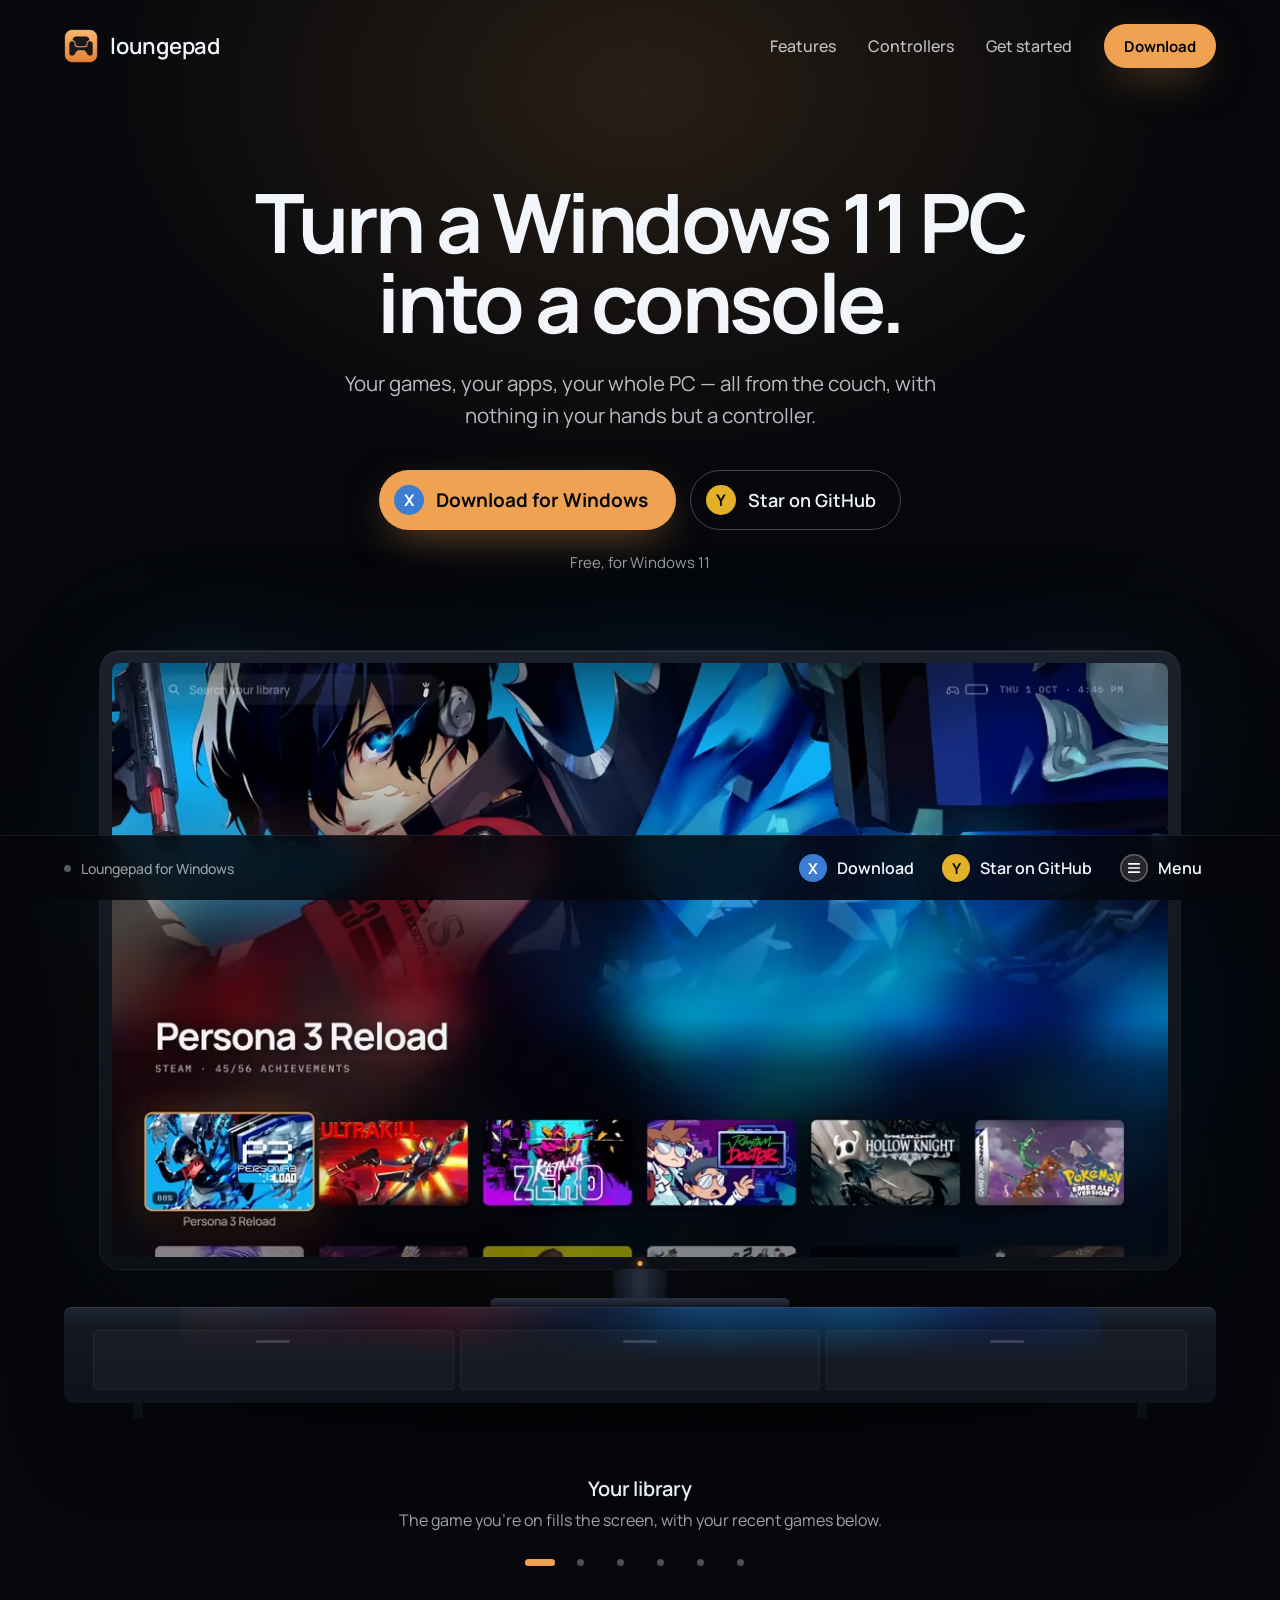
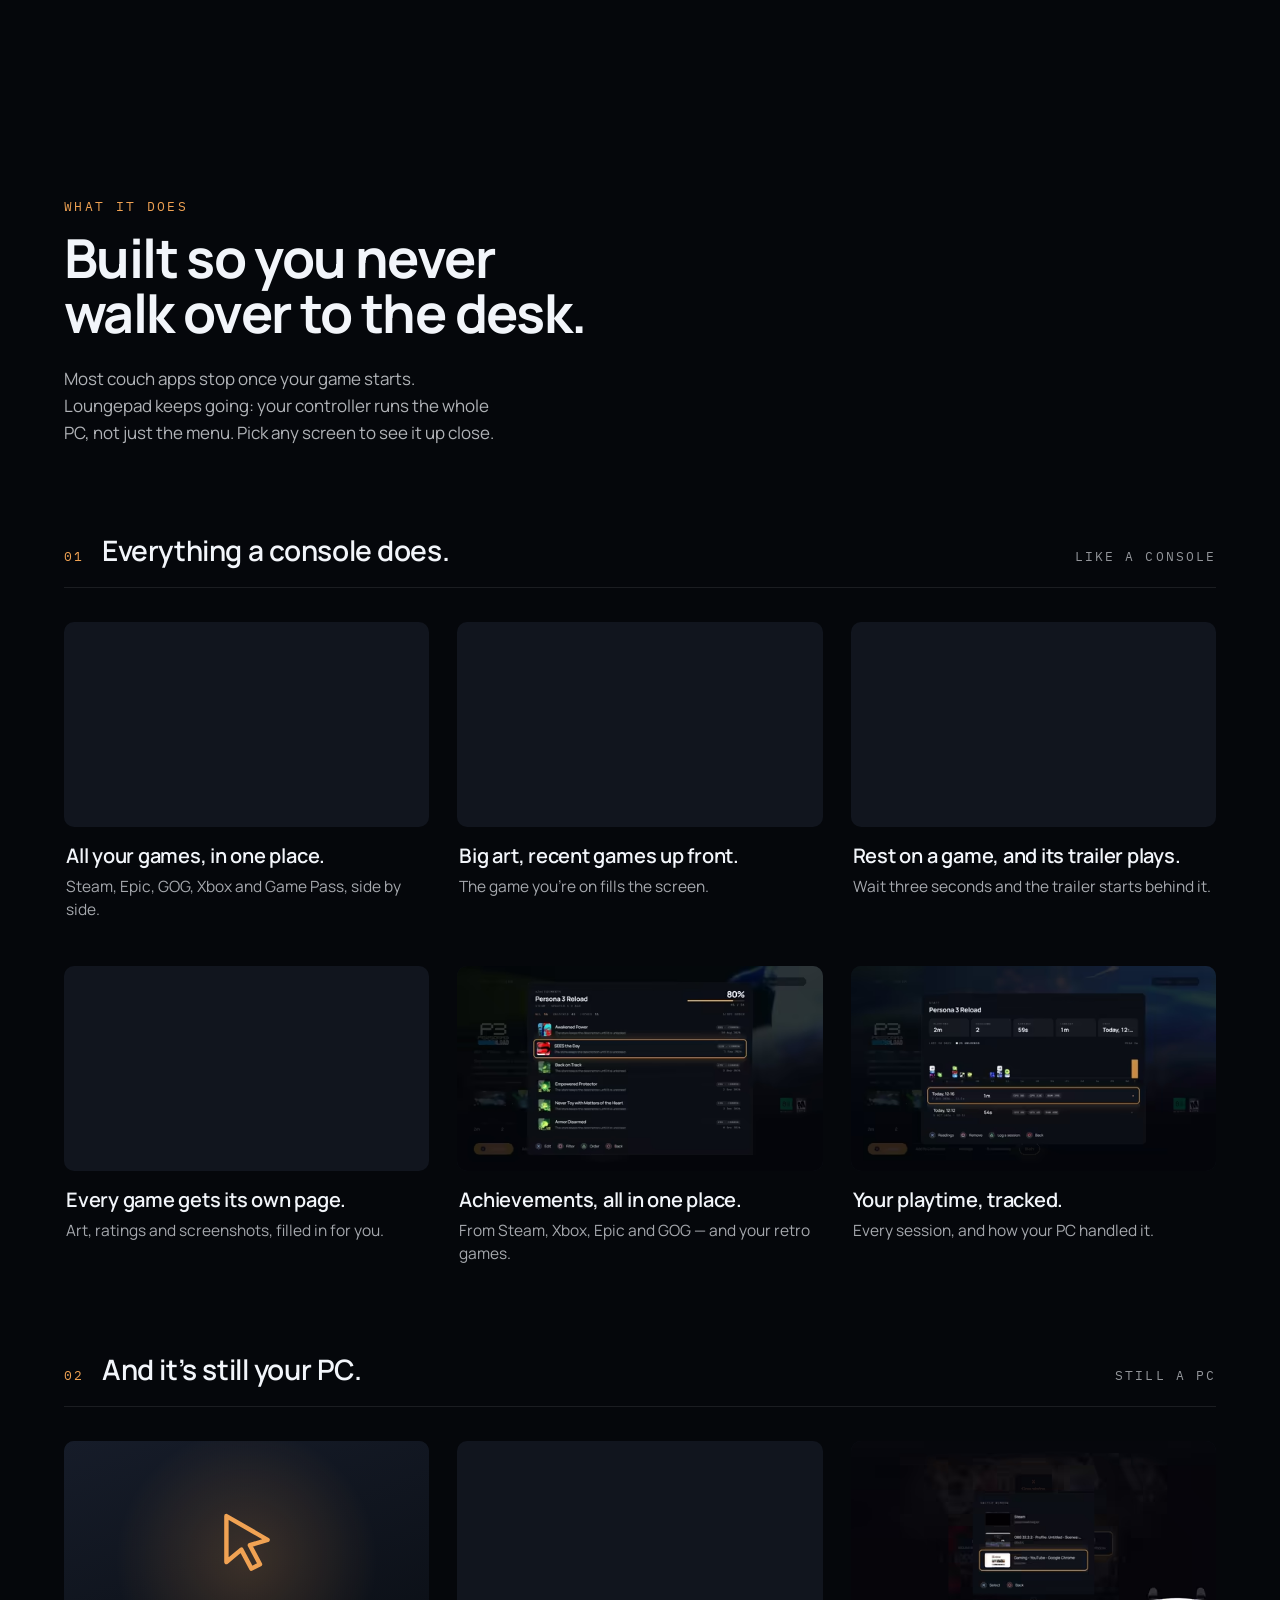
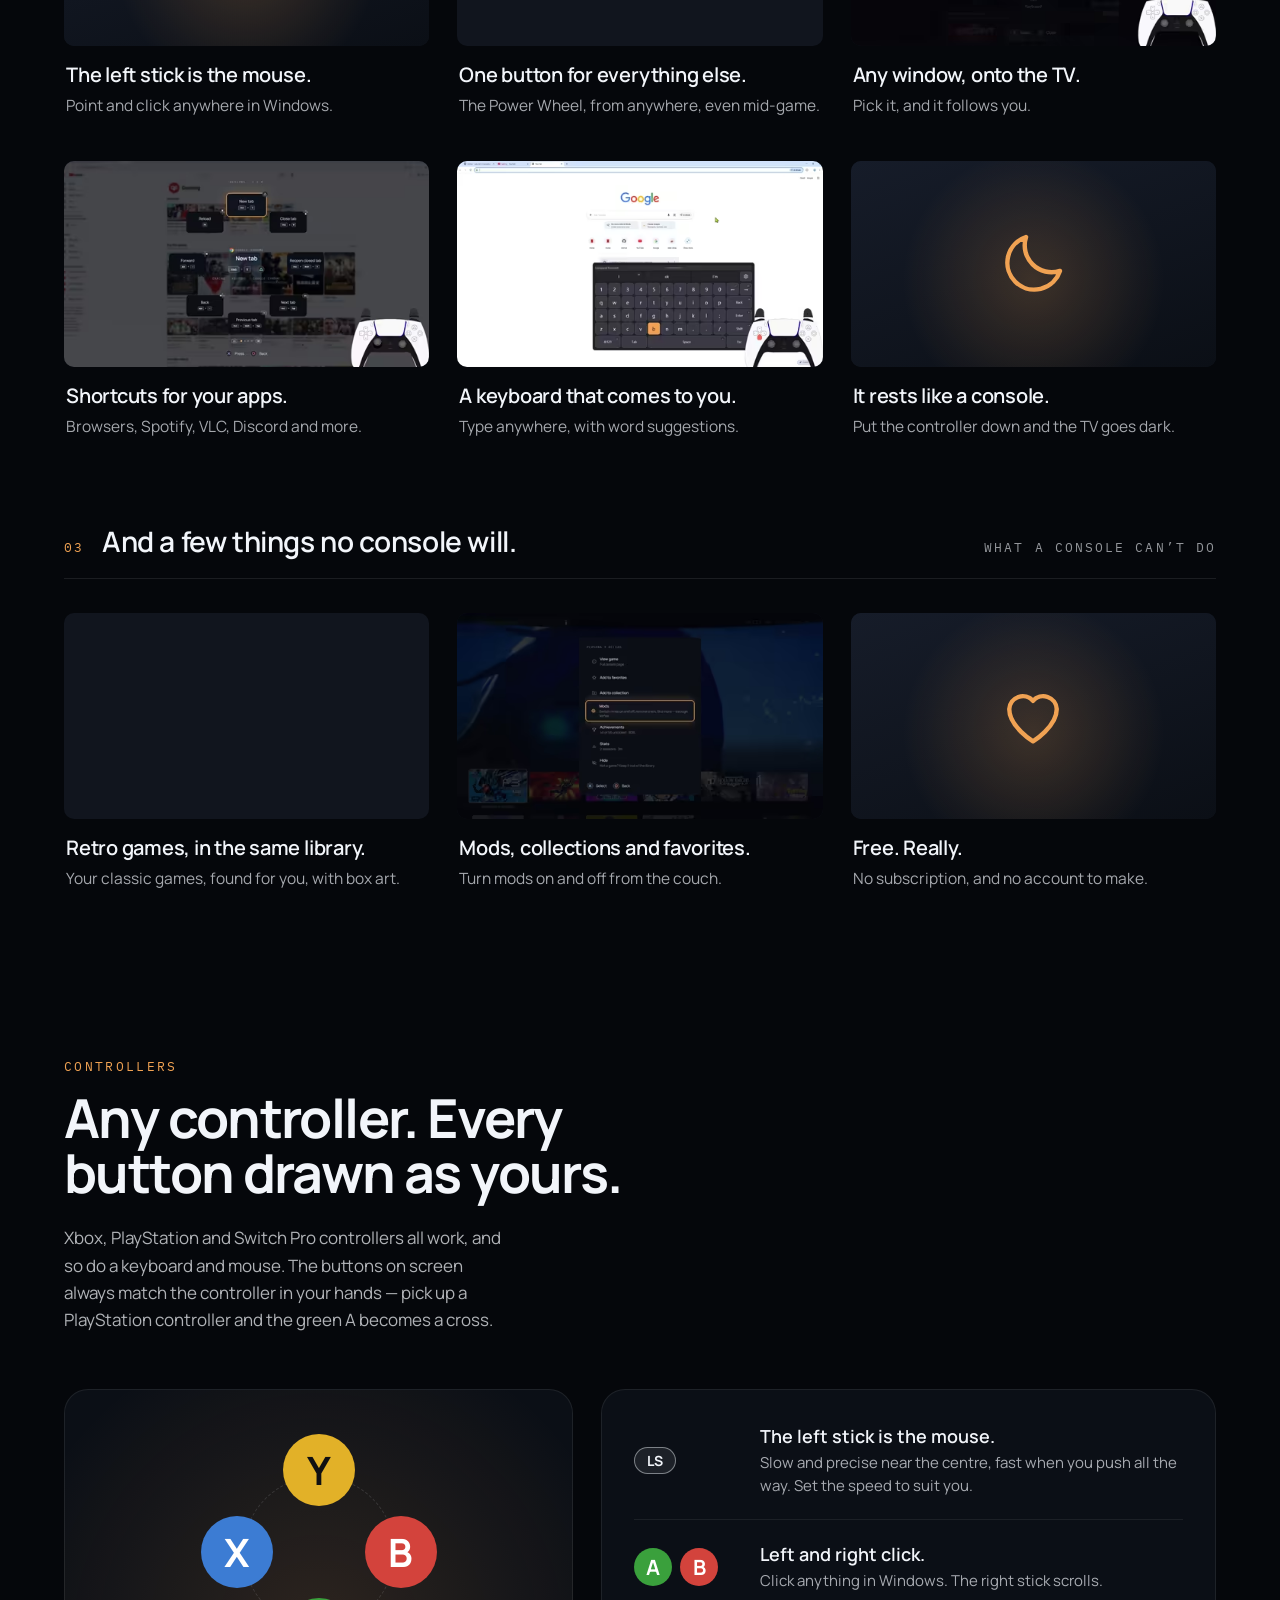
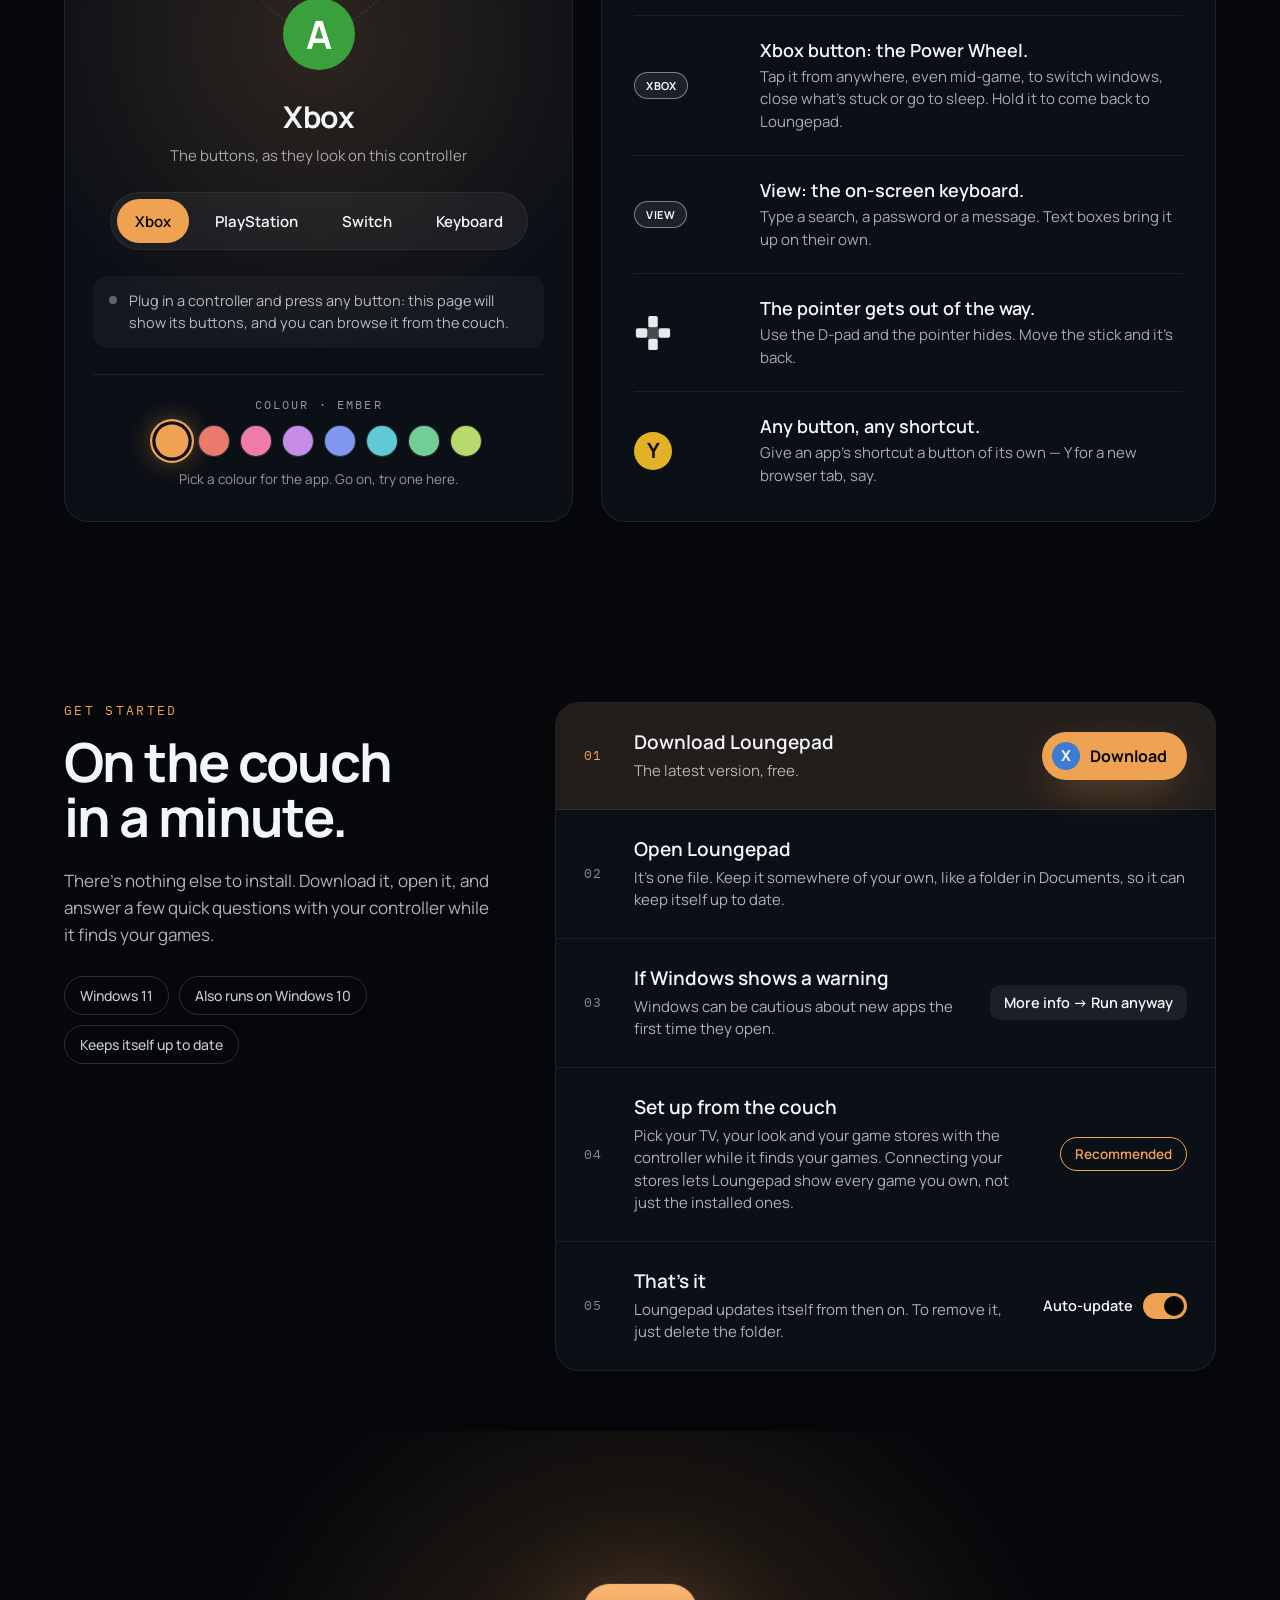
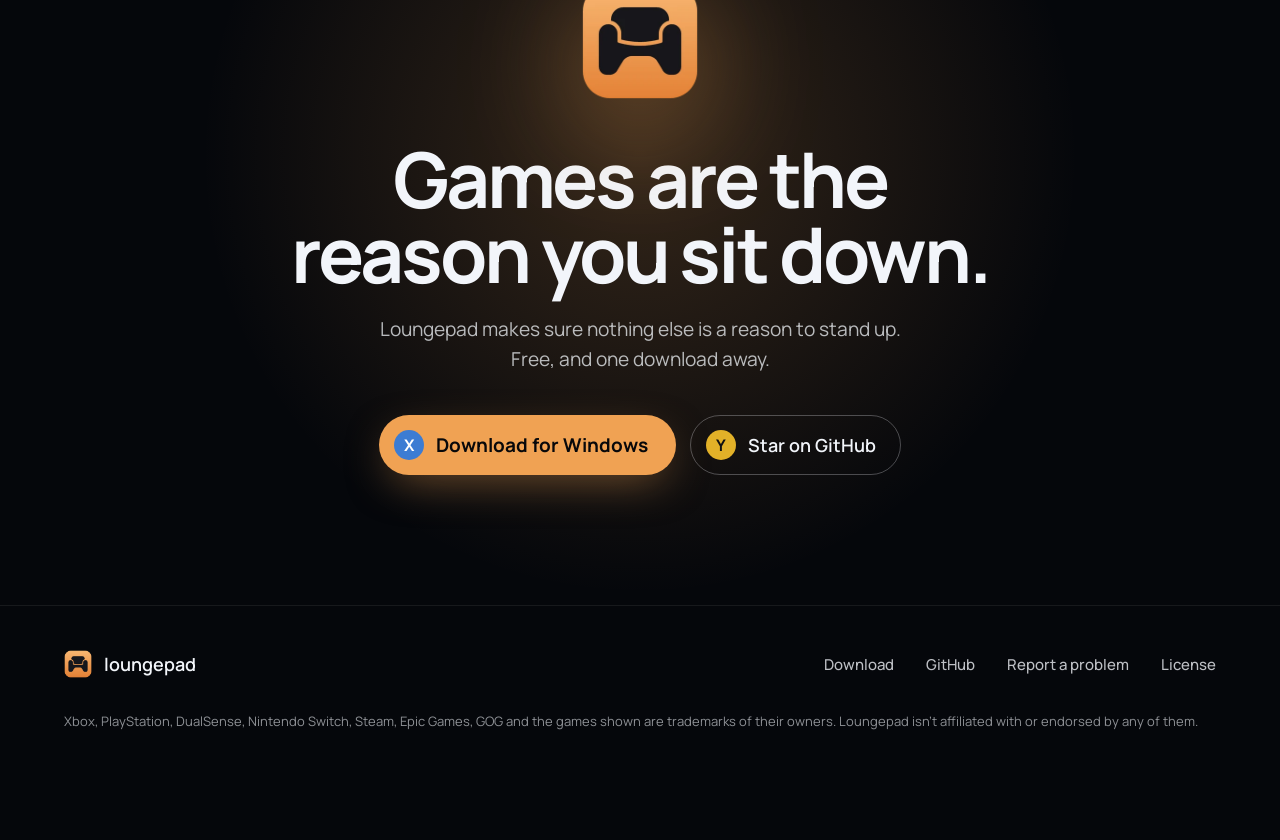
==== commit e1aff5a9: "Tell people to download Loungepad.exe rather than unzip a folder - README, the guide and the website" ====
--- a/website/index.html
+++ b/website/index.html
@@ -340,7 +340,7 @@
 </div>
 <div class="lp-step">
 <span class="lp-step-no">02</span>
-<span class="lp-step-text"><span class="lp-step-title">Unzip it and open Loungepad</span><span class="lp-step-sub">Put the folder somewhere of your own, like Documents, so it can keep itself up to date.</span></span>
+<span class="lp-step-text"><span class="lp-step-title">Open Loungepad</span><span class="lp-step-sub">It’s one file. Keep it somewhere of your own, like a folder in Documents, so it can keep itself up to date.</span></span>
 </div>
 <div class="lp-step">
 <span class="lp-step-no">03</span>
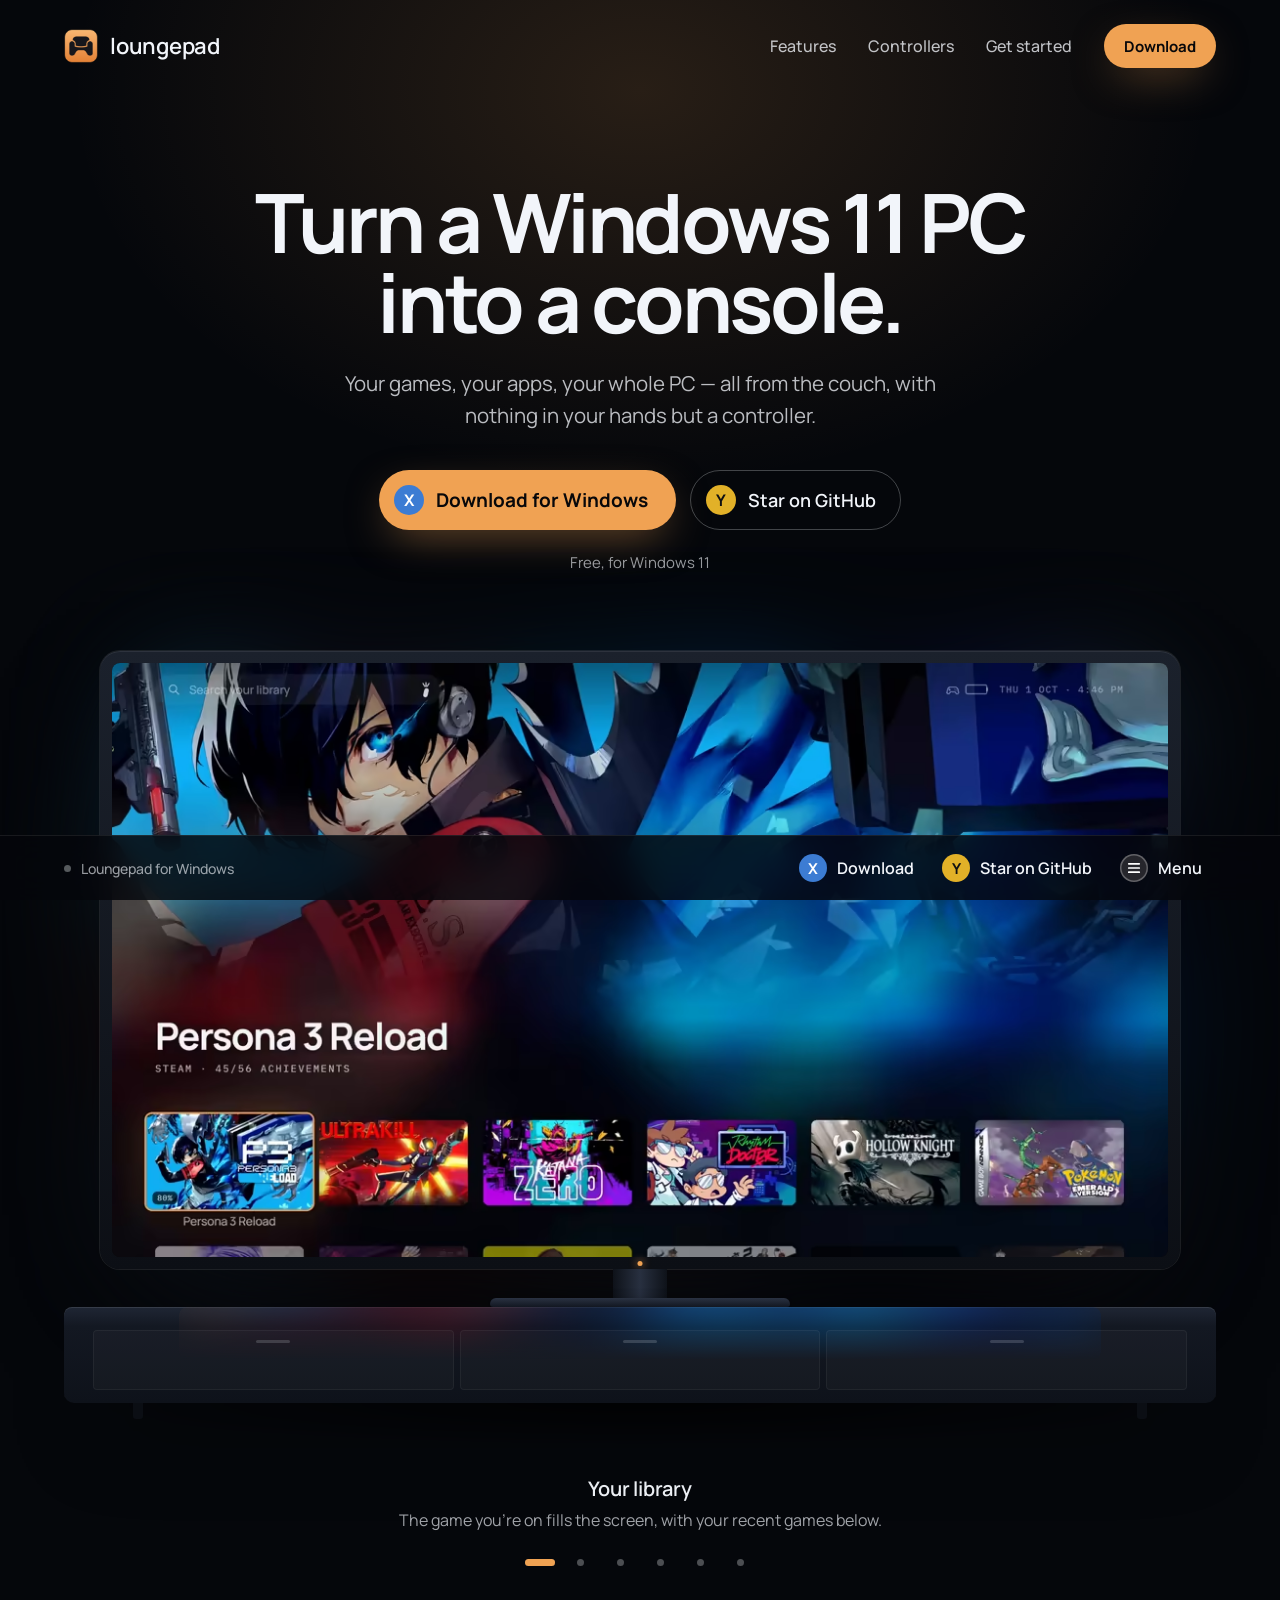
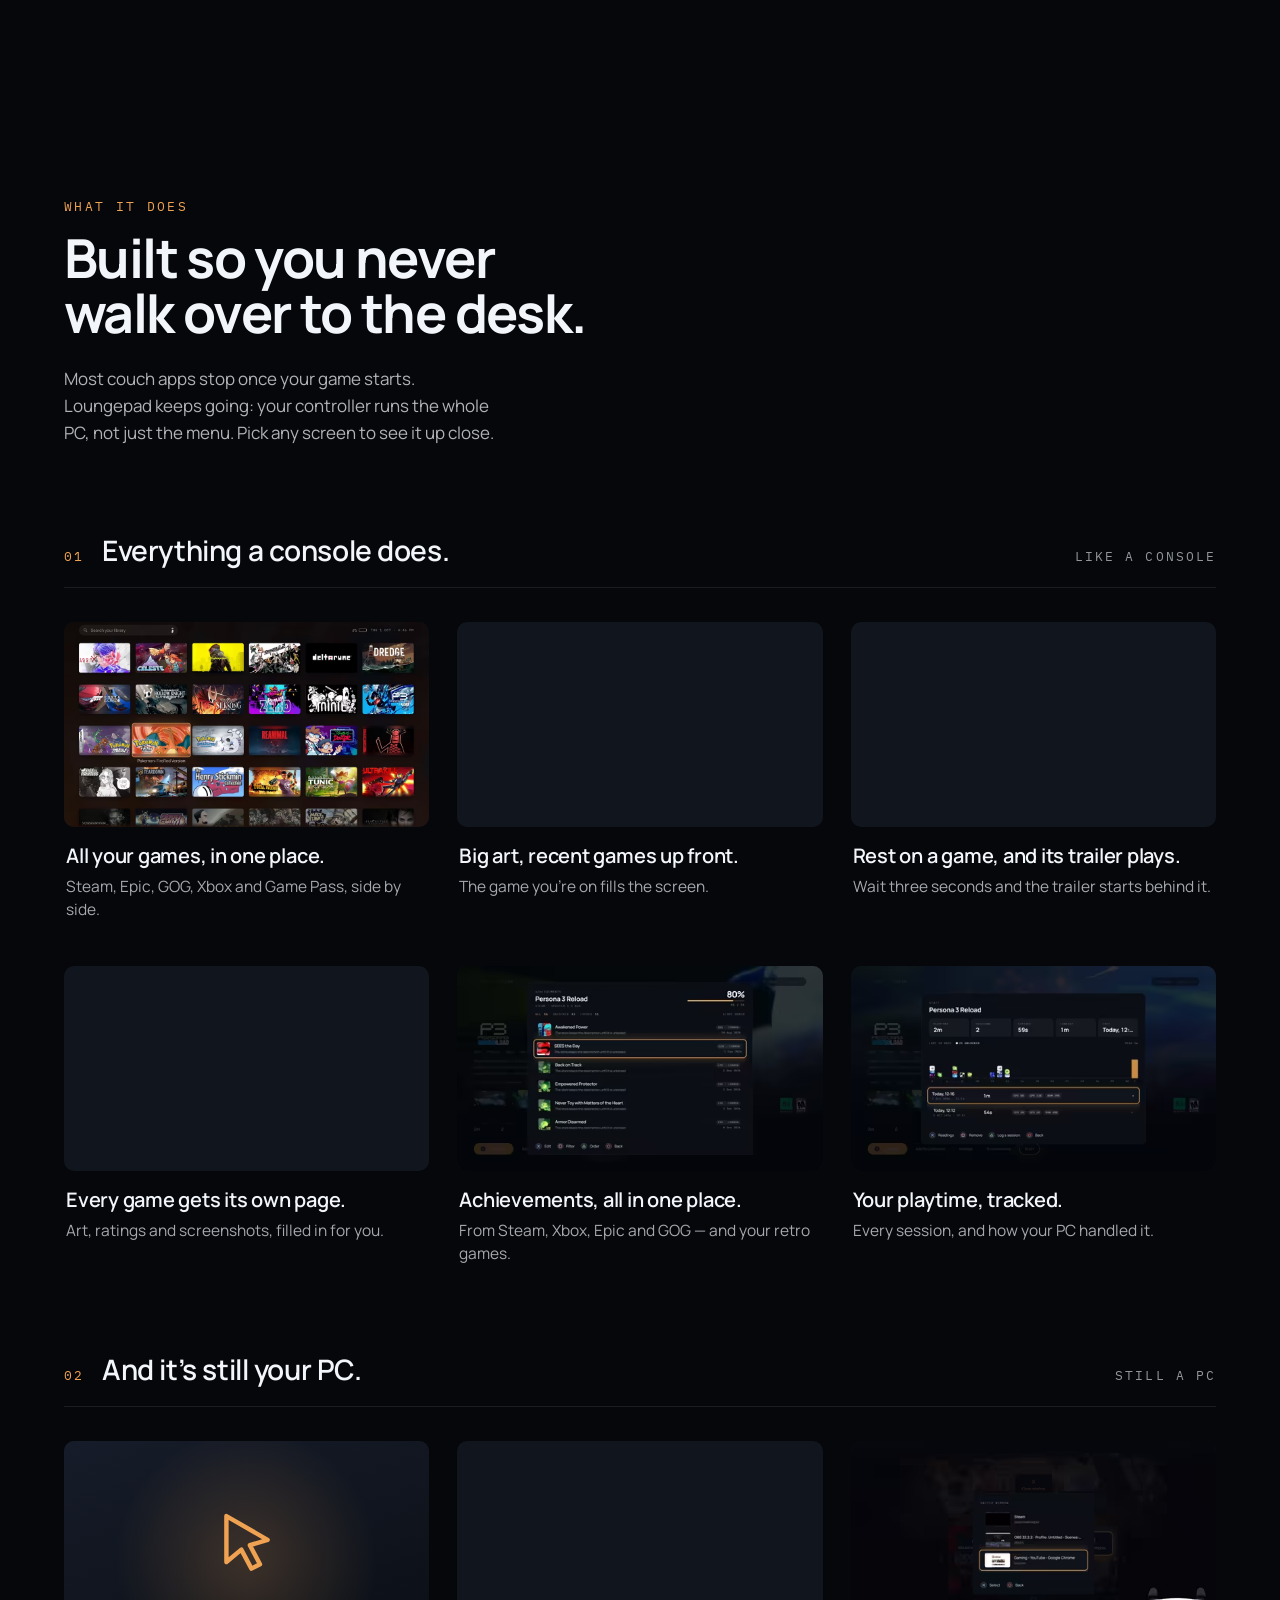
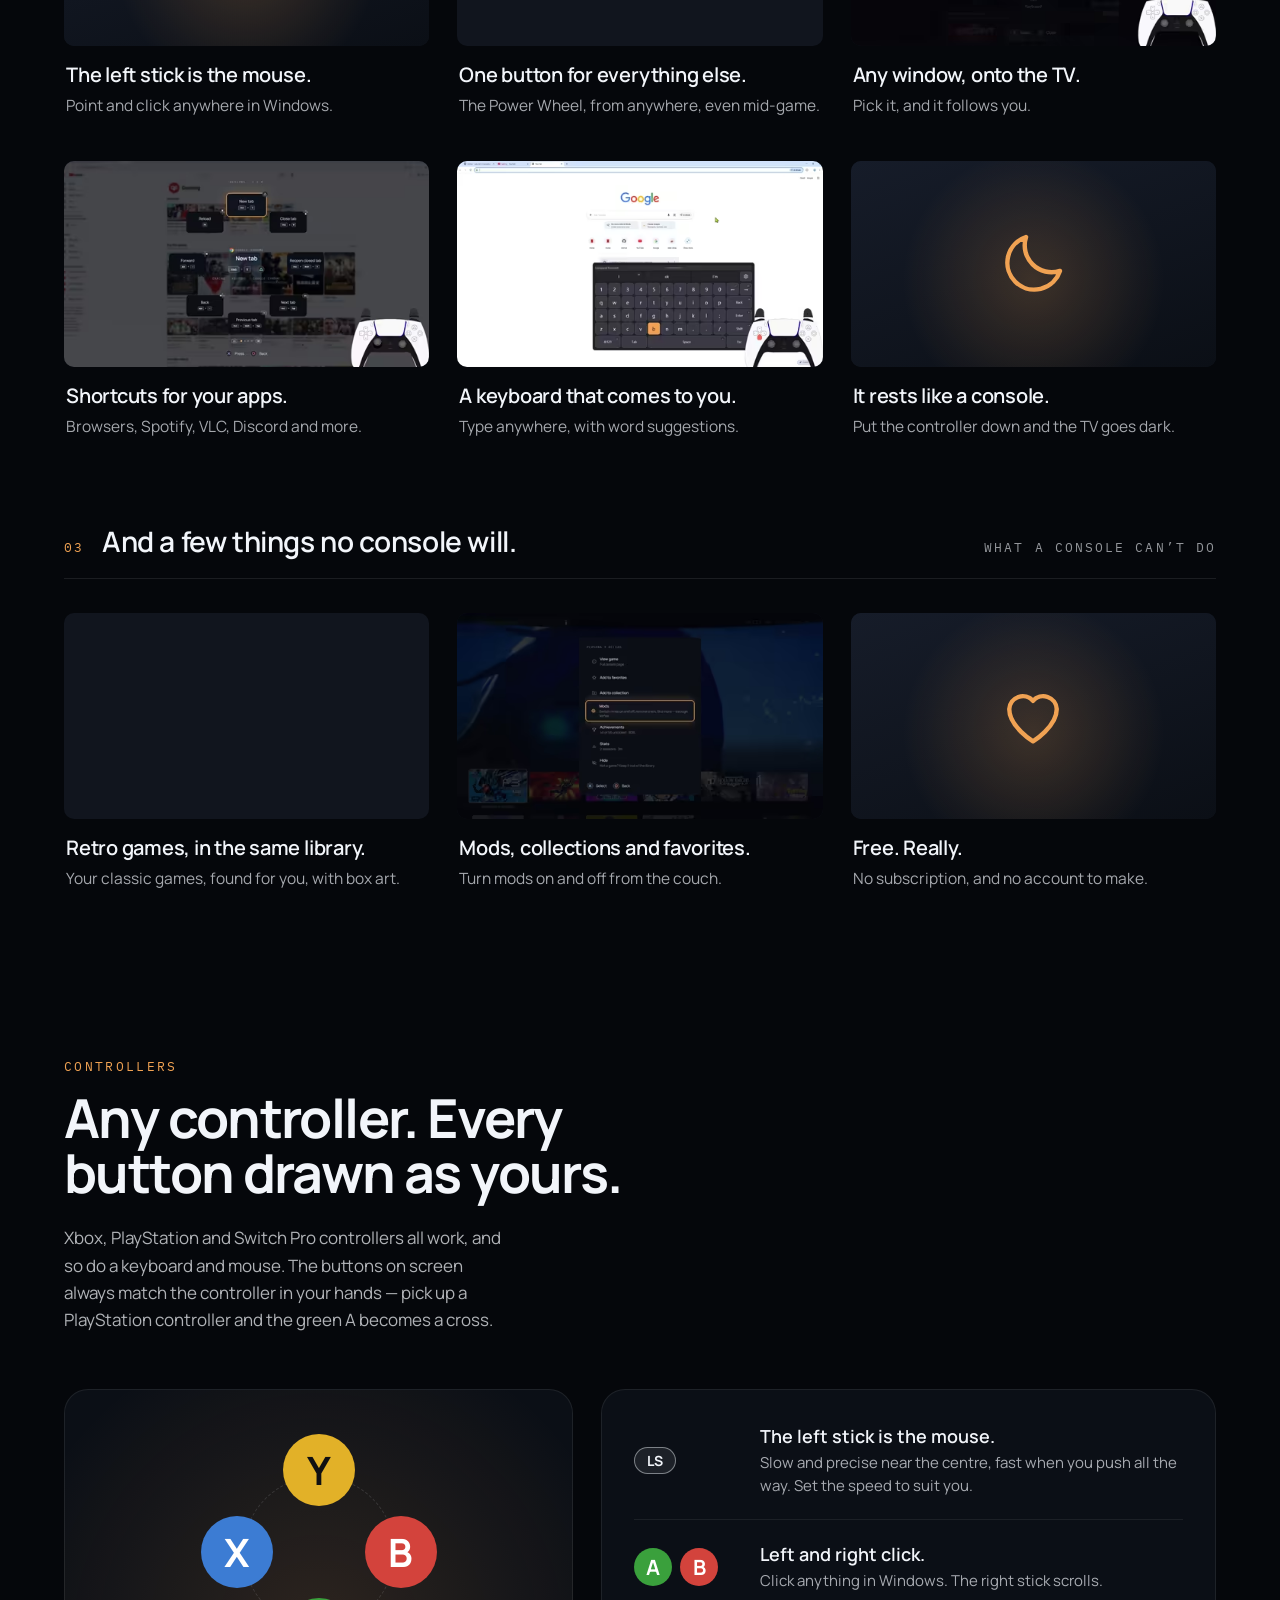
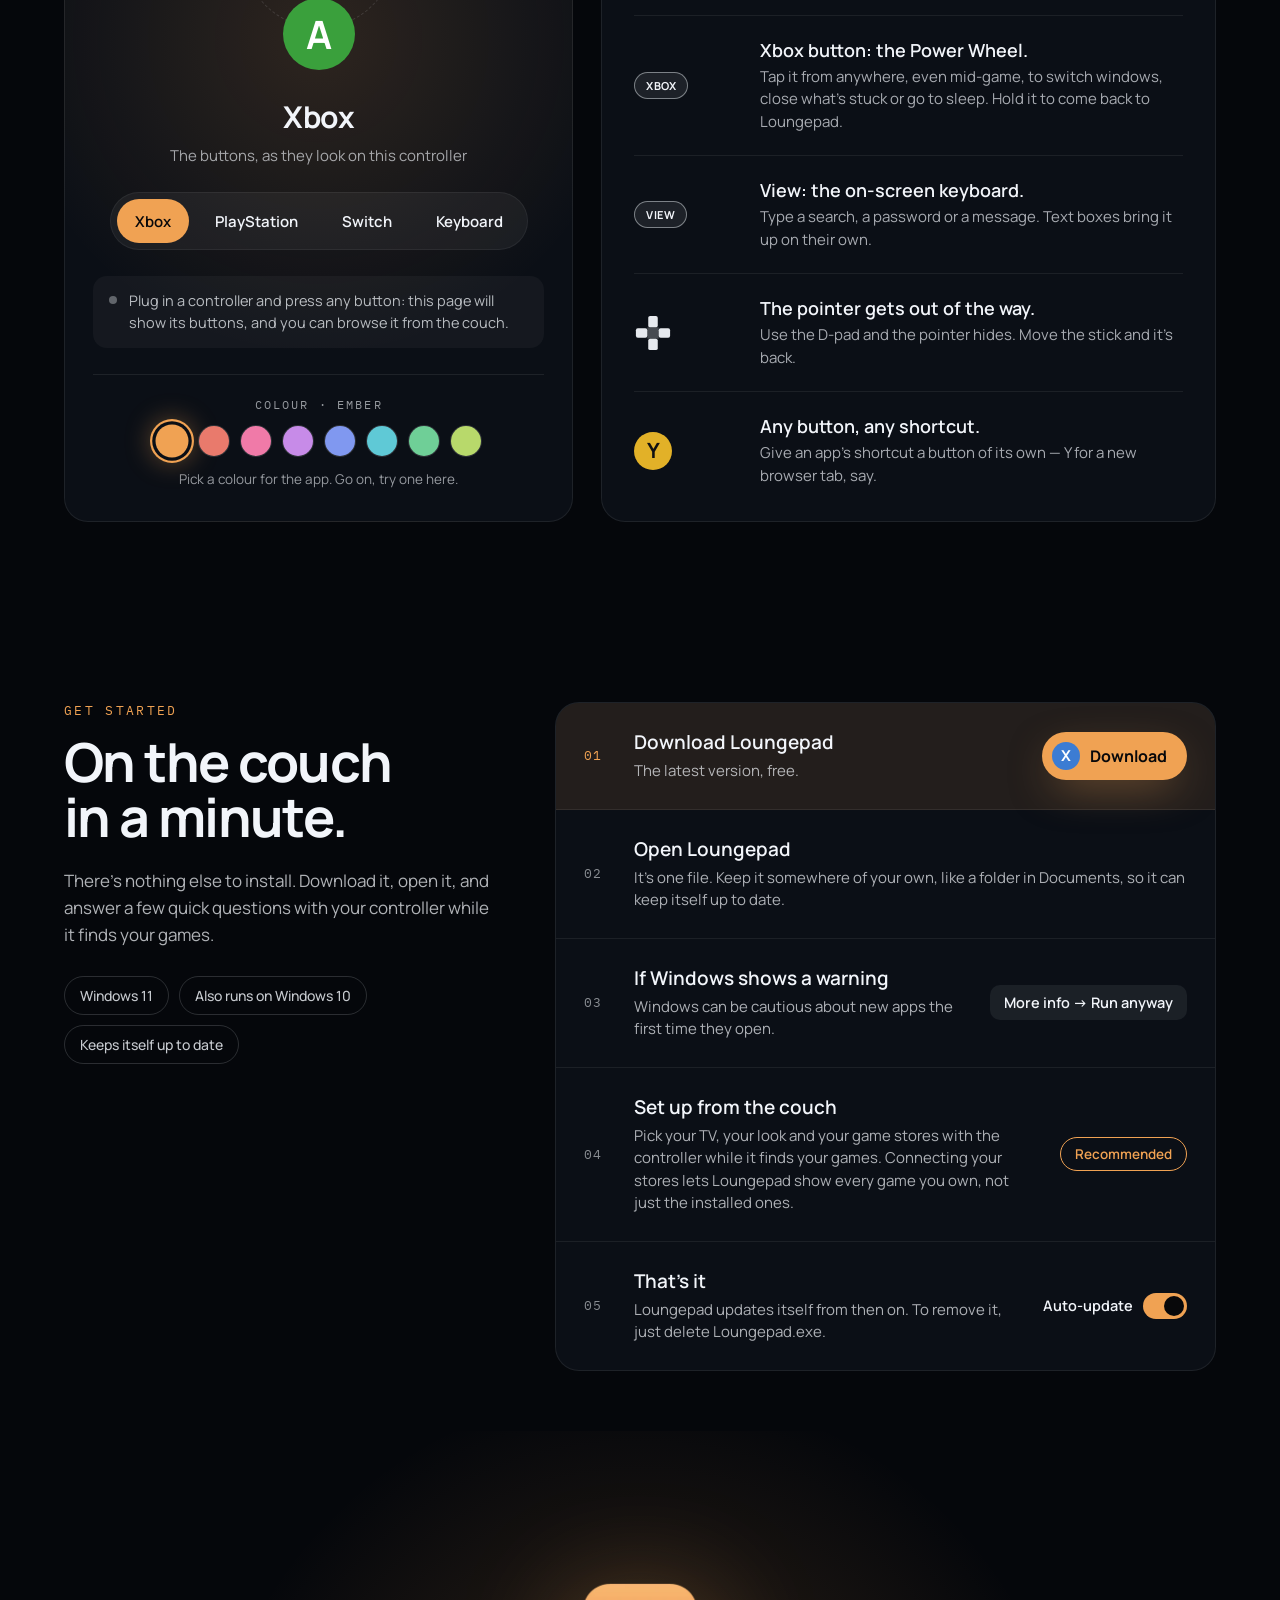
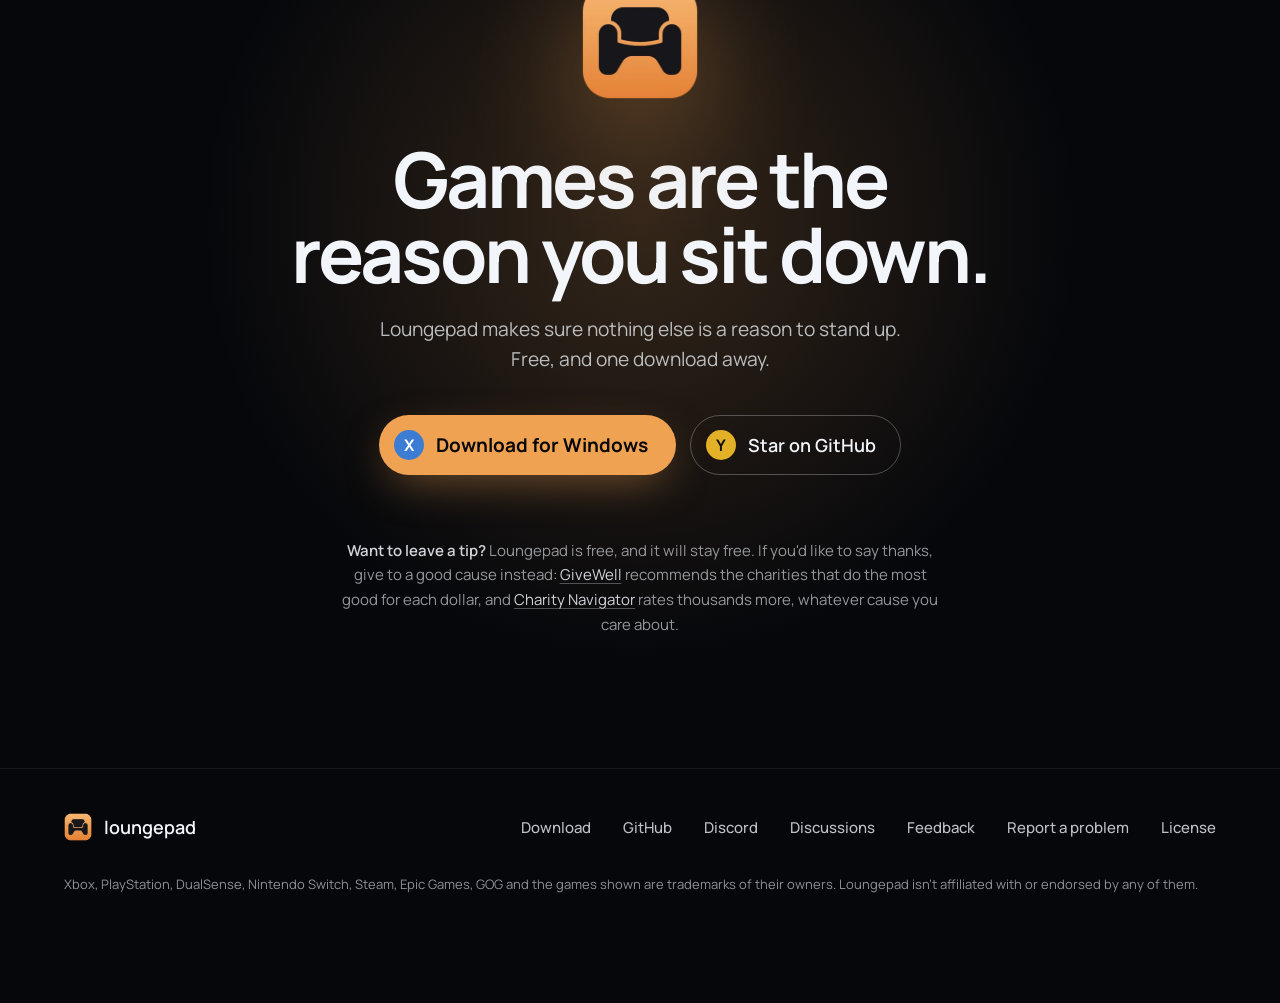
==== commit e258e933: "Add a feedback page to the website, and the charity note and Discord link - /feedback embeds the Tal" ====
--- a/website/index.html
+++ b/website/index.html
@@ -354,7 +354,7 @@
 </div>
 <div class="lp-step">
 <span class="lp-step-no">05</span>
-<span class="lp-step-text"><span class="lp-step-title">That's it</span><span class="lp-step-sub">Loungepad updates itself from then on. To remove it, just delete the folder.</span></span>
+<span class="lp-step-text"><span class="lp-step-title">That's it</span><span class="lp-step-sub">Loungepad updates itself from then on. To remove it, just delete Loungepad.exe.</span></span>
 <span class="lp-toggle">Auto-update<span class="lp-toggle-track" aria-hidden="true"><span class="lp-toggle-knob"></span></span></span>
 </div>
 </div>
@@ -371,6 +371,7 @@
 <a href="https://github.com/sukumar-v/Loungepad/releases/latest" target="_blank" rel="noopener" data-nav class="lp-btn lp-btn-fill lp-btn-lg lp-f lp-btn-primary"><span data-glyph data-btn="X" data-size="30" data-drawn="xbox|X|30|" style="height:30px" aria-hidden="true"><span class="gd" style="width:30px;height:30px;background:#3C7CD3;box-shadow:none;color:#FFFFFF;font-size:16px">X</span></span><span>Download for Windows</span></a>
 <a href="https://github.com/sukumar-v/Loungepad" target="_blank" rel="noopener" data-nav class="lp-btn lp-btn-ghost lp-end-ghost lp-f lp-ghost"><span data-glyph data-btn="Y" data-size="30" data-drawn="xbox|Y|30|" style="height:30px" aria-hidden="true"><span class="gd" style="width:30px;height:30px;background:#E2B128;box-shadow:none;color:#101012;font-size:16px">Y</span></span><span>Star on GitHub</span></a>
 </div>
+<p class="lp-end-tip"><strong>Want to leave a tip?</strong> Loungepad is free, and it will stay free. If you'd like to say thanks, give to a good cause instead: <a href="https://www.givewell.org/charities/top-charities" target="_blank" rel="noopener" data-nav class="lp-link">GiveWell</a> recommends the charities that do the most good for each dollar, and <a href="https://www.charitynavigator.org/" target="_blank" rel="noopener" data-nav class="lp-link">Charity Navigator</a> rates thousands more, whatever cause you care about.</p>
 </section>
 
 <footer class="lp-footer">
@@ -382,7 +383,10 @@
 <nav class="lp-footer-nav" aria-label="More">
 <a href="https://github.com/sukumar-v/Loungepad/releases/latest" target="_blank" rel="noopener" data-nav class="lp-link">Download</a>
 <a href="https://github.com/sukumar-v/Loungepad" target="_blank" rel="noopener" data-nav class="lp-link">GitHub</a>
-<a href="https://github.com/sukumar-v/Loungepad/issues" target="_blank" rel="noopener" data-nav class="lp-link">Report a problem</a>
+<a href="https://discord.gg/a6gngxS9b4" target="_blank" rel="noopener" data-nav class="lp-link">Discord</a>
+<a href="https://github.com/sukumar-v/Loungepad/discussions" target="_blank" rel="noopener" data-nav class="lp-link">Discussions</a>
+<a href="/feedback" data-nav class="lp-link">Feedback</a>
+<a href="https://github.com/sukumar-v/Loungepad/issues/new/choose" target="_blank" rel="noopener" data-nav class="lp-link">Report a problem</a>
 <a href="https://github.com/sukumar-v/Loungepad/blob/main/LICENSE" target="_blank" rel="noopener" data-nav class="lp-link">License</a>
 </nav>
 </div>
--- a/website/site.css
+++ b/website/site.css
@@ -324,6 +324,20 @@
 .lp-end-h { margin: 40px auto 0; max-width: 980px; font-size: clamp(40px, 6vw, 92px); line-height: .98; font-weight: 700; letter-spacing: -.04em; text-wrap: balance; }
 .lp-end p { margin: 24px auto 0; max-width: 560px; font-size: clamp(17px, 1.5vw, 21px); line-height: 1.55; color: rgba(242,245,250,.74); }
 .lp-end-ctas { margin-top: 40px; display: flex; flex-wrap: wrap; justify-content: center; gap: 14px; }
+.lp-end p.lp-end-tip { margin-top: 64px; max-width: 600px; font-size: 15px; line-height: 1.65; color: rgba(242,245,250,.6); text-wrap: pretty; }
+.lp-end-tip strong { color: rgba(242,245,250,.86); font-weight: 600; }
+.lp-end-tip a { color: rgba(242,245,250,.86); text-decoration: underline; text-decoration-color: rgba(242,245,250,.3); text-underline-offset: 3px; }
+
+/* ---- The feedback page: the form on a light card, since Tally draws dark text ---- */
+.lp-fb { padding-bottom: 120px; }
+.lp-fb-main { max-width: 760px; margin: 56px auto 0; }
+.lp-fb-main .lp-h2 { font-size: clamp(34px, 4.6vw, 56px); }
+.lp-fb-lede { margin: 20px 0 0; font-size: clamp(17px, 1.5vw, 20px); line-height: 1.55; color: rgba(242,245,250,.74); }
+.lp-fb-card { margin-top: 40px; padding: 28px 32px 20px; border-radius: 20px; background: #F7F7F5; box-shadow: 0 30px 80px -30px rgba(0,0,0,.8); }
+.lp-fb-card iframe { display: block; width: 100%; border: 0; color-scheme: light; }
+.lp-fb-more { margin: 32px 0 0; font-size: 15px; line-height: 1.65; color: rgba(242,245,250,.6); }
+.lp-fb-more a { color: rgba(242,245,250,.86); text-decoration: underline; text-decoration-color: rgba(242,245,250,.3); text-underline-offset: 3px; }
+@media (max-width: 760px) { .lp-fb-card { padding: 20px 16px 12px; border-radius: 16px; } }
 
 .lp-footer { padding: 40px clamp(20px, 5vw, 72px) 44px; border-top: 1px solid rgba(255,255,255,.07); }
 .lp-footer-row { max-width: 1296px; margin: 0 auto; display: flex; flex-wrap: wrap; align-items: center; justify-content: space-between; gap: 22px 48px; }
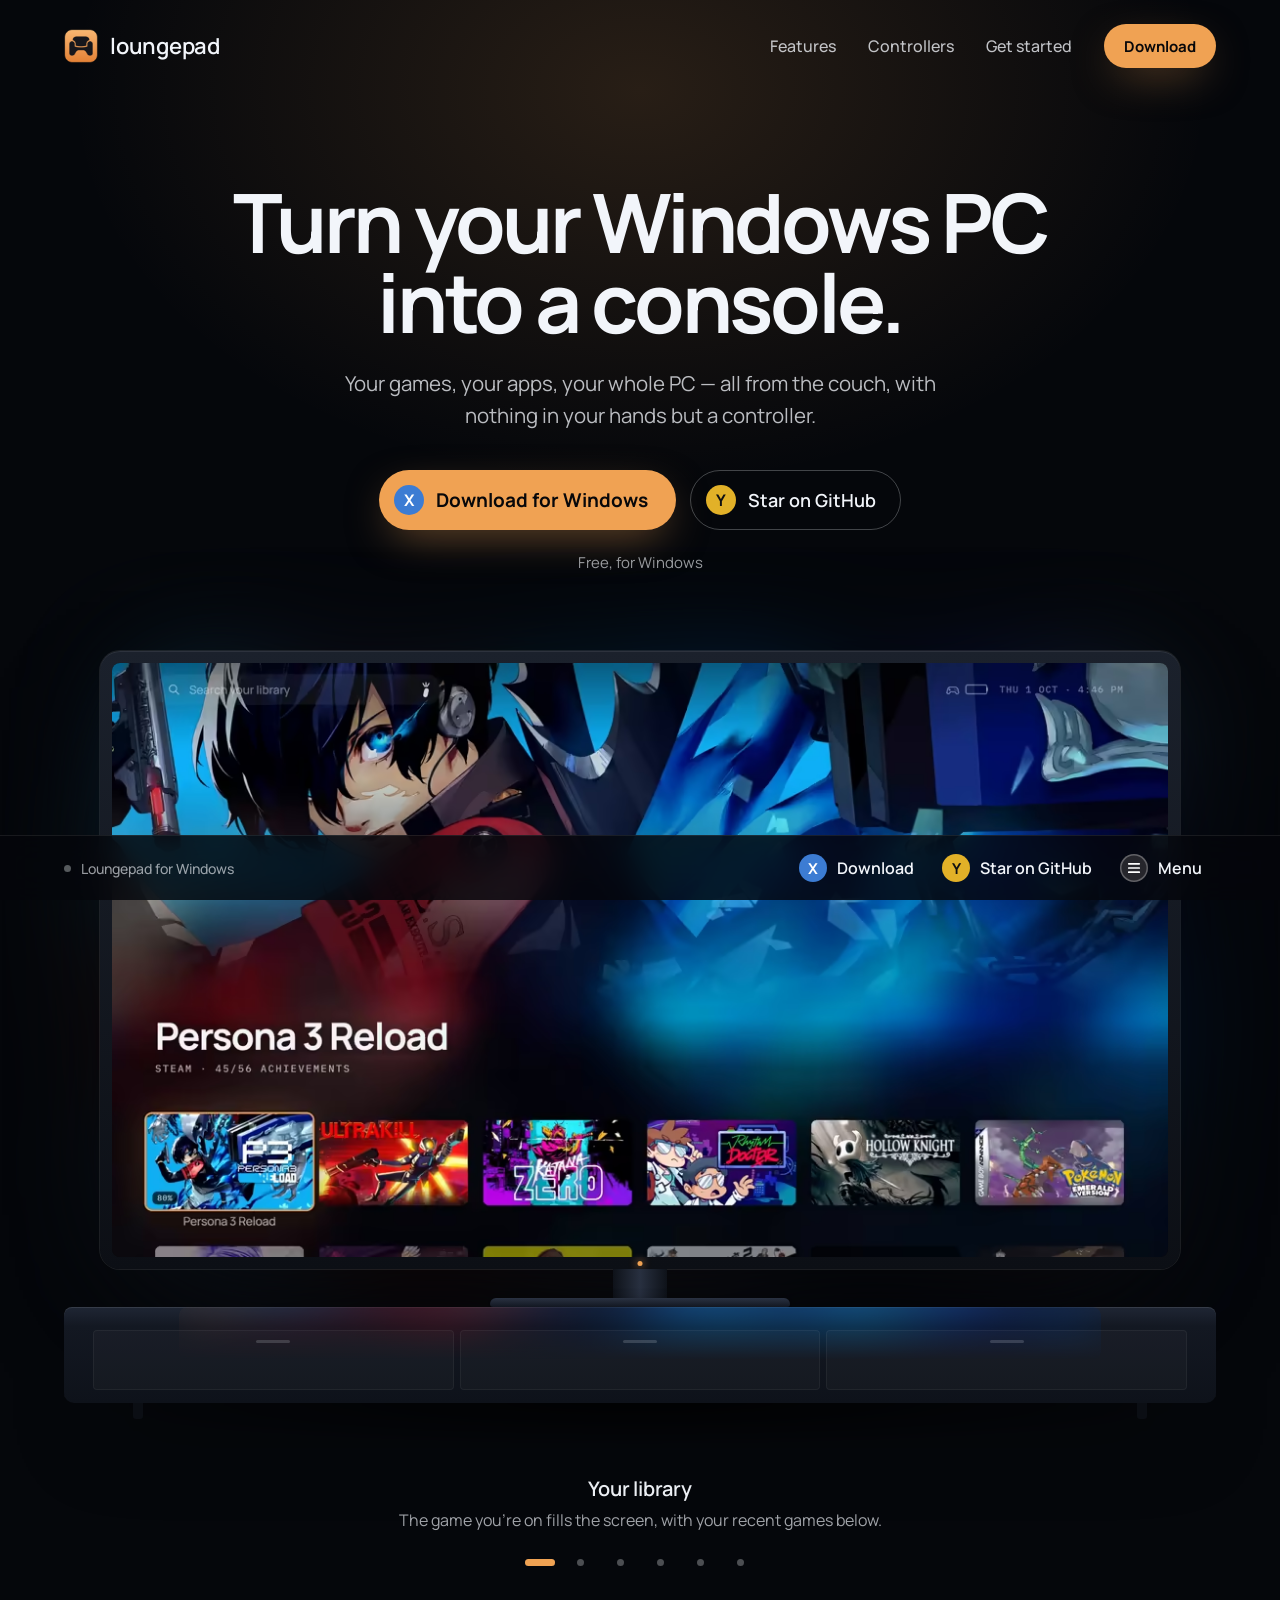
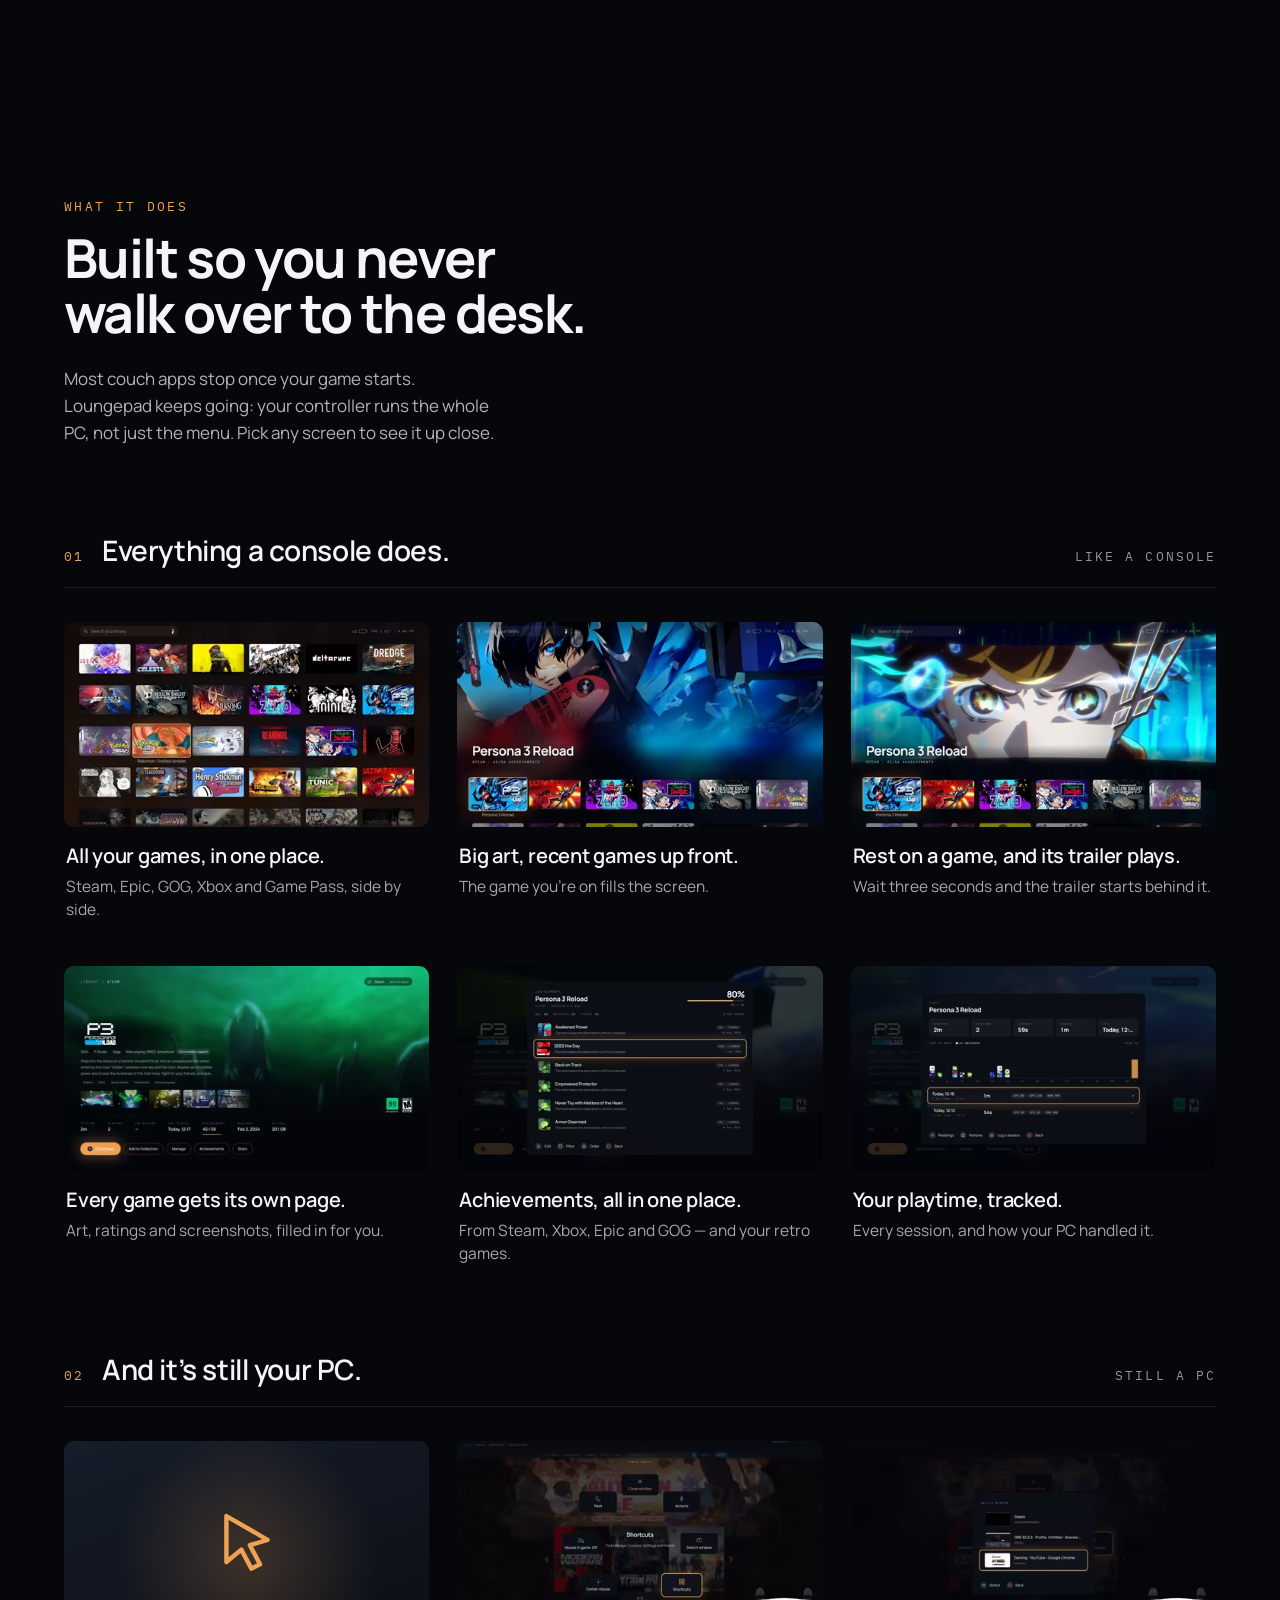
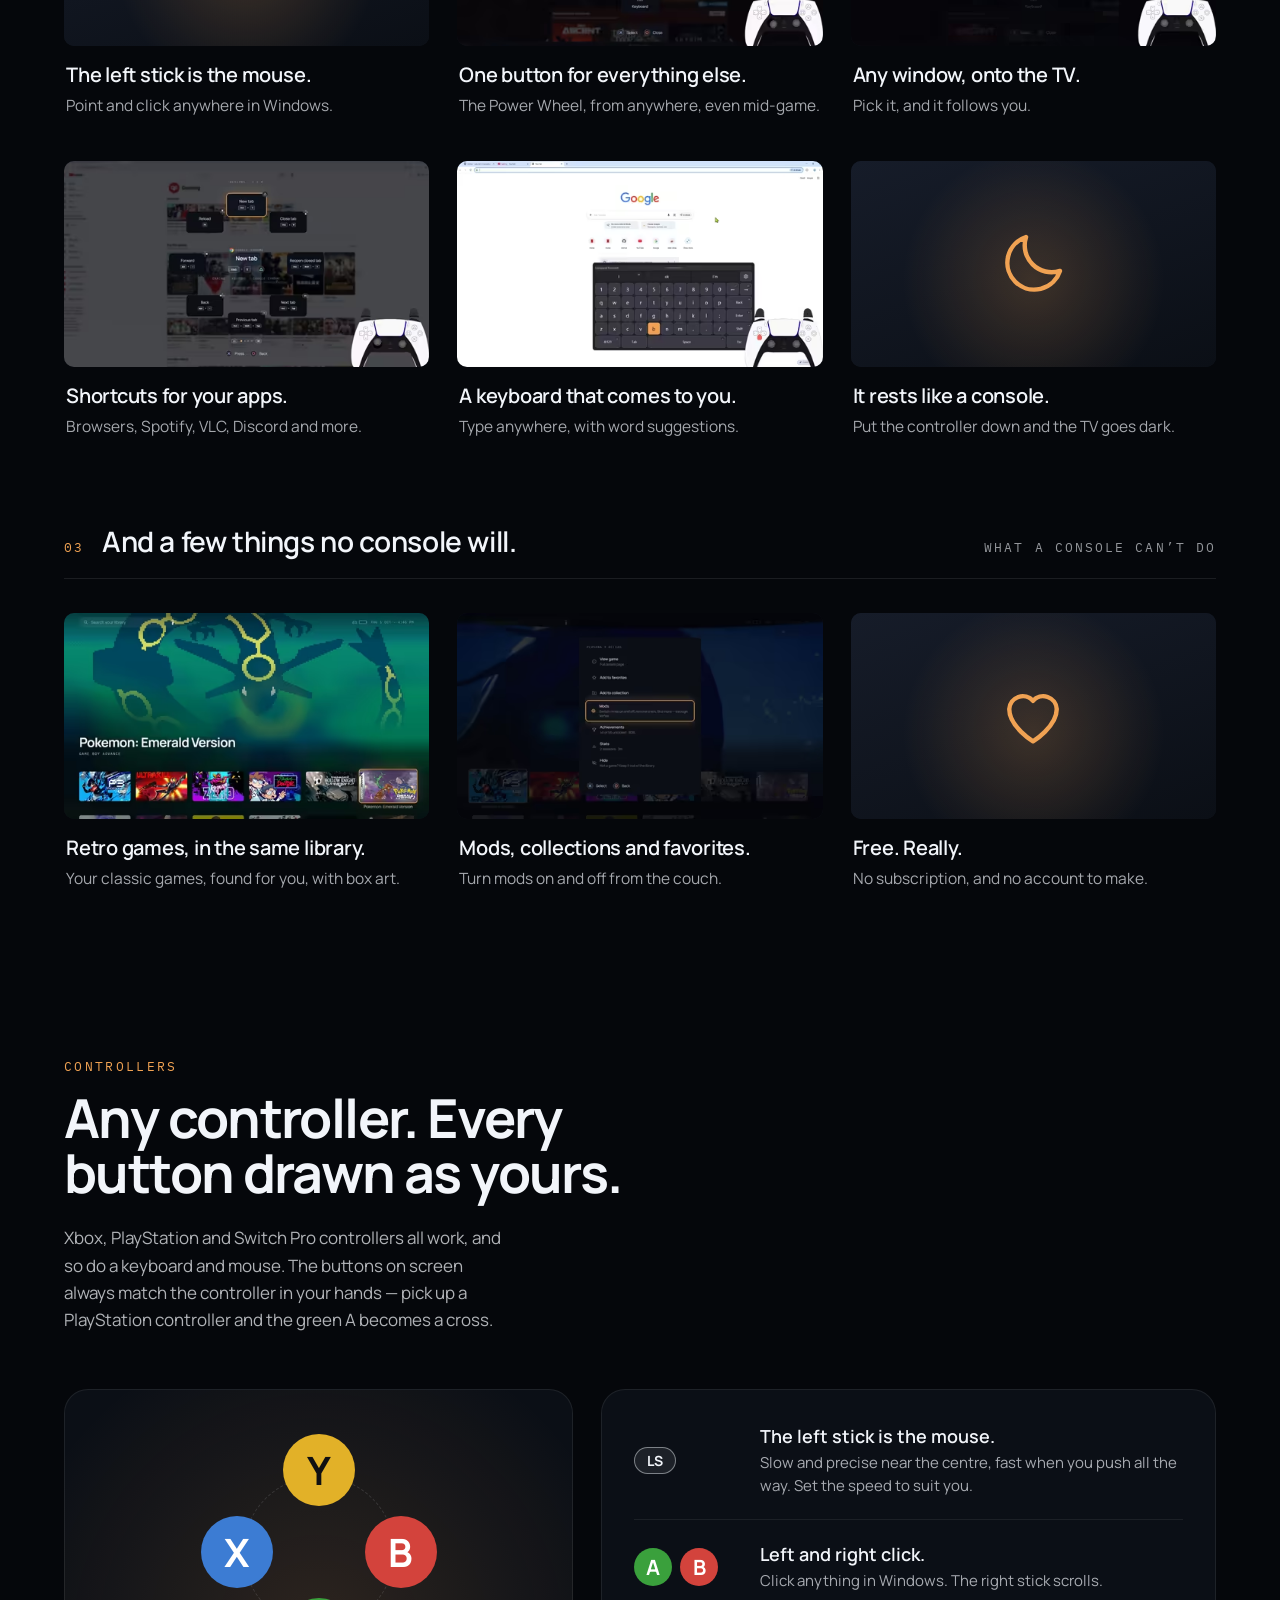
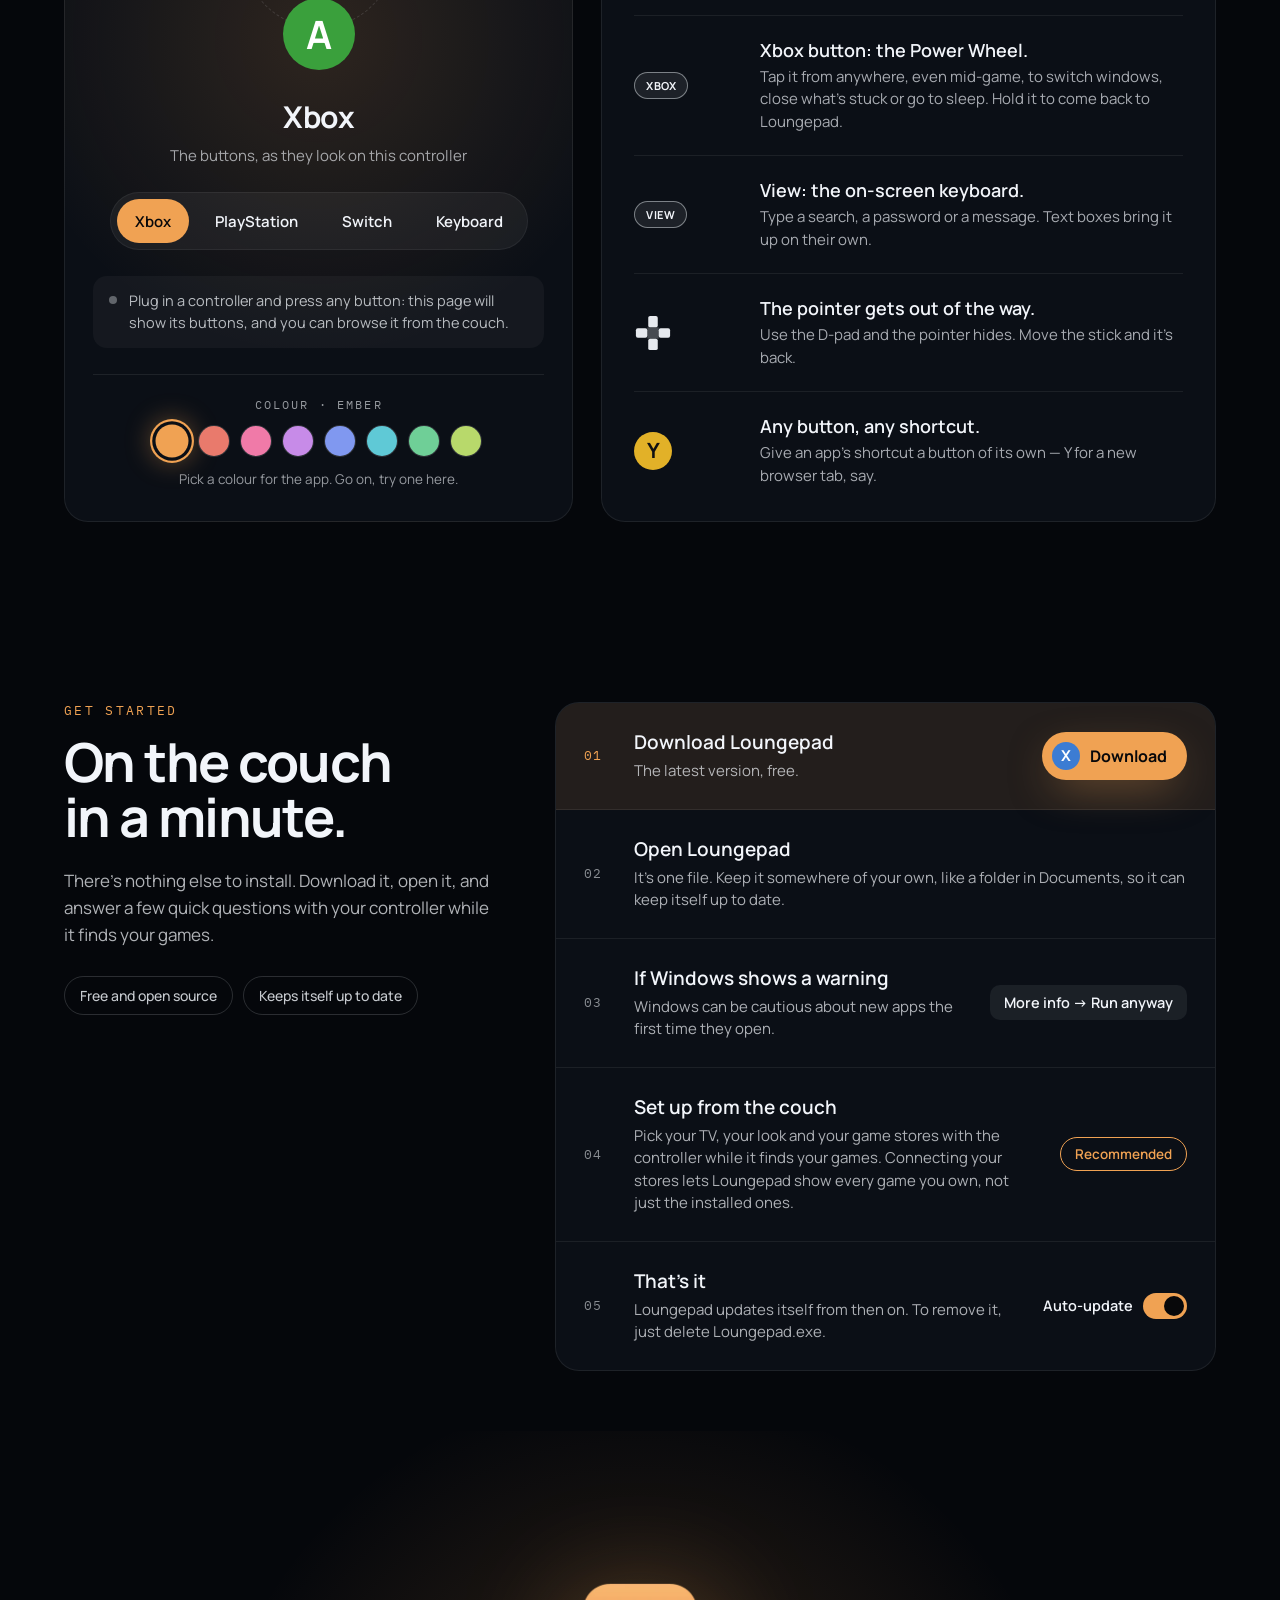
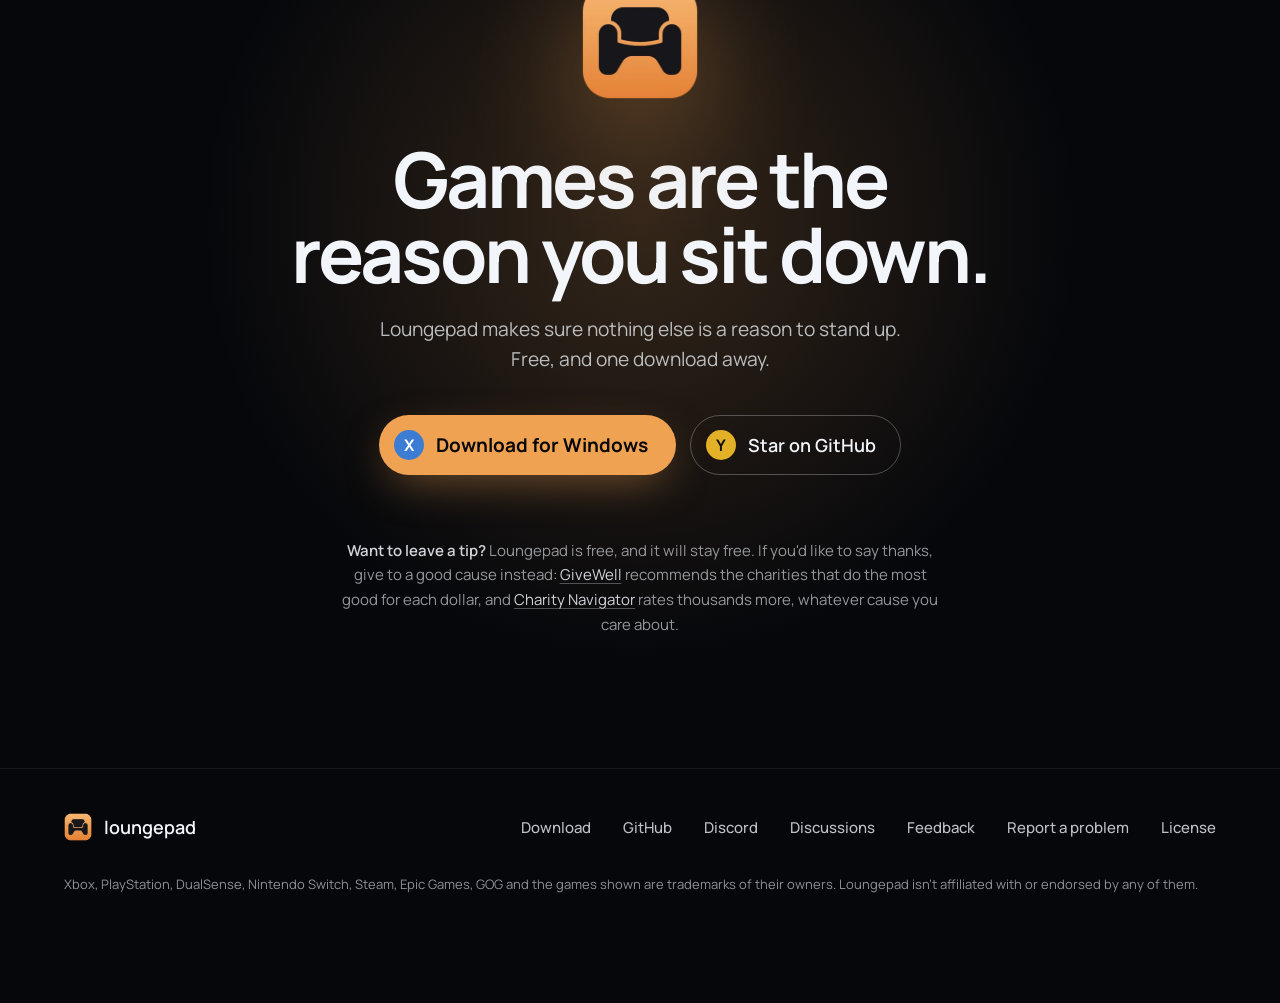
==== commit 928308a8: "Say "your Windows PC" everywhere instead of Windows 11 - The tagline is "Turn your Windows PC into a" ====
--- a/website/index.html
+++ b/website/index.html
@@ -3,8 +3,8 @@
 <head>
 <meta charset="utf-8">
 <meta name="viewport" content="width=device-width, initial-scale=1">
-<title>Loungepad — turn a Windows 11 PC into a console</title>
-<meta name="description" content="Loungepad turns a Windows 11 PC into a console: your games, your apps and your whole PC from the couch, with nothing in your hands but a controller. Free and open source.">
+<title>Loungepad — turn your Windows PC into a console</title>
+<meta name="description" content="Loungepad turns your Windows PC into a console: your games, your apps and your whole PC from the couch, with nothing in your hands but a controller. Free and open source.">
 <link rel="canonical" href="https://loungepad.app/">
 <meta name="theme-color" content="#05070B">
 <meta name="color-scheme" content="dark">
@@ -15,15 +15,15 @@
 <meta property="og:type" content="website">
 <meta property="og:url" content="https://loungepad.app/">
 <meta property="og:site_name" content="Loungepad">
-<meta property="og:title" content="Loungepad — turn a Windows 11 PC into a console">
-<meta property="og:description" content="Your games, your apps, your whole PC — all from the couch, with nothing in your hands but a controller. Free, for Windows 11.">
+<meta property="og:title" content="Loungepad — turn your Windows PC into a console">
+<meta property="og:description" content="Your games, your apps, your whole PC — all from the couch, with nothing in your hands but a controller. Free, for Windows.">
 <meta property="og:image" content="https://loungepad.app/img/og.jpg">
 <meta property="og:image:width" content="1200">
 <meta property="og:image:height" content="630">
-<meta property="og:image:alt" content="Loungepad: turn a Windows 11 PC into a console.">
+<meta property="og:image:alt" content="Loungepad: turn your Windows PC into a console.">
 <meta name="twitter:card" content="summary_large_image">
-<meta name="twitter:title" content="Loungepad — turn a Windows 11 PC into a console">
-<meta name="twitter:description" content="Your games, your apps, your whole PC — all from the couch, with nothing in your hands but a controller. Free, for Windows 11.">
+<meta name="twitter:title" content="Loungepad — turn your Windows PC into a console">
+<meta name="twitter:description" content="Your games, your apps, your whole PC — all from the couch, with nothing in your hands but a controller. Free, for Windows.">
 <meta name="twitter:image" content="https://loungepad.app/img/og.jpg">
 <link rel="preconnect" href="https://fonts.googleapis.com">
 <link rel="preconnect" href="https://fonts.gstatic.com" crossorigin>
@@ -36,9 +36,9 @@
   "@type": "SoftwareApplication",
   "name": "Loungepad",
   "url": "https://loungepad.app/",
-  "operatingSystem": "Windows 11",
+  "operatingSystem": "Windows",
   "applicationCategory": "UtilitiesApplication",
-  "description": "Loungepad turns a Windows 11 PC into a console: your games, your apps and your whole PC from the couch, with nothing in your hands but a controller.",
+  "description": "Loungepad turns your Windows PC into a console: your games, your apps and your whole PC from the couch, with nothing in your hands but a controller.",
   "downloadUrl": "https://github.com/sukumar-v/Loungepad/releases/latest",
   "offers": { "@type": "Offer", "price": "0", "priceCurrency": "USD" },
   "image": "https://loungepad.app/img/og.jpg"
@@ -71,13 +71,13 @@
 </header>
 
 <div class="lp-hero-copy">
-<h1 class="lp-h1">Turn a Windows&nbsp;11&nbsp;PC into a console.</h1>
+<h1 class="lp-h1">Turn your Windows&nbsp;PC into a console.</h1>
 <p class="lp-lede">Your games, your apps, your whole PC — all from the couch, with nothing in your hands but a controller.</p>
 <div class="lp-ctas">
 <a href="https://github.com/sukumar-v/Loungepad/releases/latest" target="_blank" rel="noopener" data-nav class="lp-btn lp-btn-fill lp-btn-lg lp-f lp-btn-primary"><span data-glyph data-btn="X" data-size="30" data-drawn="xbox|X|30|" style="height:30px" aria-hidden="true"><span class="gd" style="width:30px;height:30px;background:#3C7CD3;box-shadow:none;color:#FFFFFF;font-size:16px">X</span></span><span>Download for Windows</span></a>
 <a href="https://github.com/sukumar-v/Loungepad" target="_blank" rel="noopener" data-nav class="lp-btn lp-btn-ghost lp-f lp-ghost"><span data-glyph data-btn="Y" data-size="30" data-drawn="xbox|Y|30|" style="height:30px" aria-hidden="true"><span class="gd" style="width:30px;height:30px;background:#E2B128;box-shadow:none;color:#101012;font-size:16px">Y</span></span><span>Star on GitHub</span></a>
 </div>
-<p class="lp-free">Free, for Windows 11</p>
+<p class="lp-free">Free, for Windows</p>
 </div>
 
 <!-- The TV: the app itself, with its own glow spilling out behind it. -->
@@ -326,8 +326,7 @@
 <h2 id="lp-install-h" class="lp-h2">On the couch in a minute.</h2>
 <p>There's nothing else to install. Download it, open it, and answer a few quick questions with your controller while it finds your games.</p>
 <div class="lp-pills">
-<span class="lp-pill">Windows 11</span>
-<span class="lp-pill">Also runs on Windows 10</span>
+<span class="lp-pill">Free and open source</span>
 <span class="lp-pill">Keeps itself up to date</span>
 </div>
 </div>
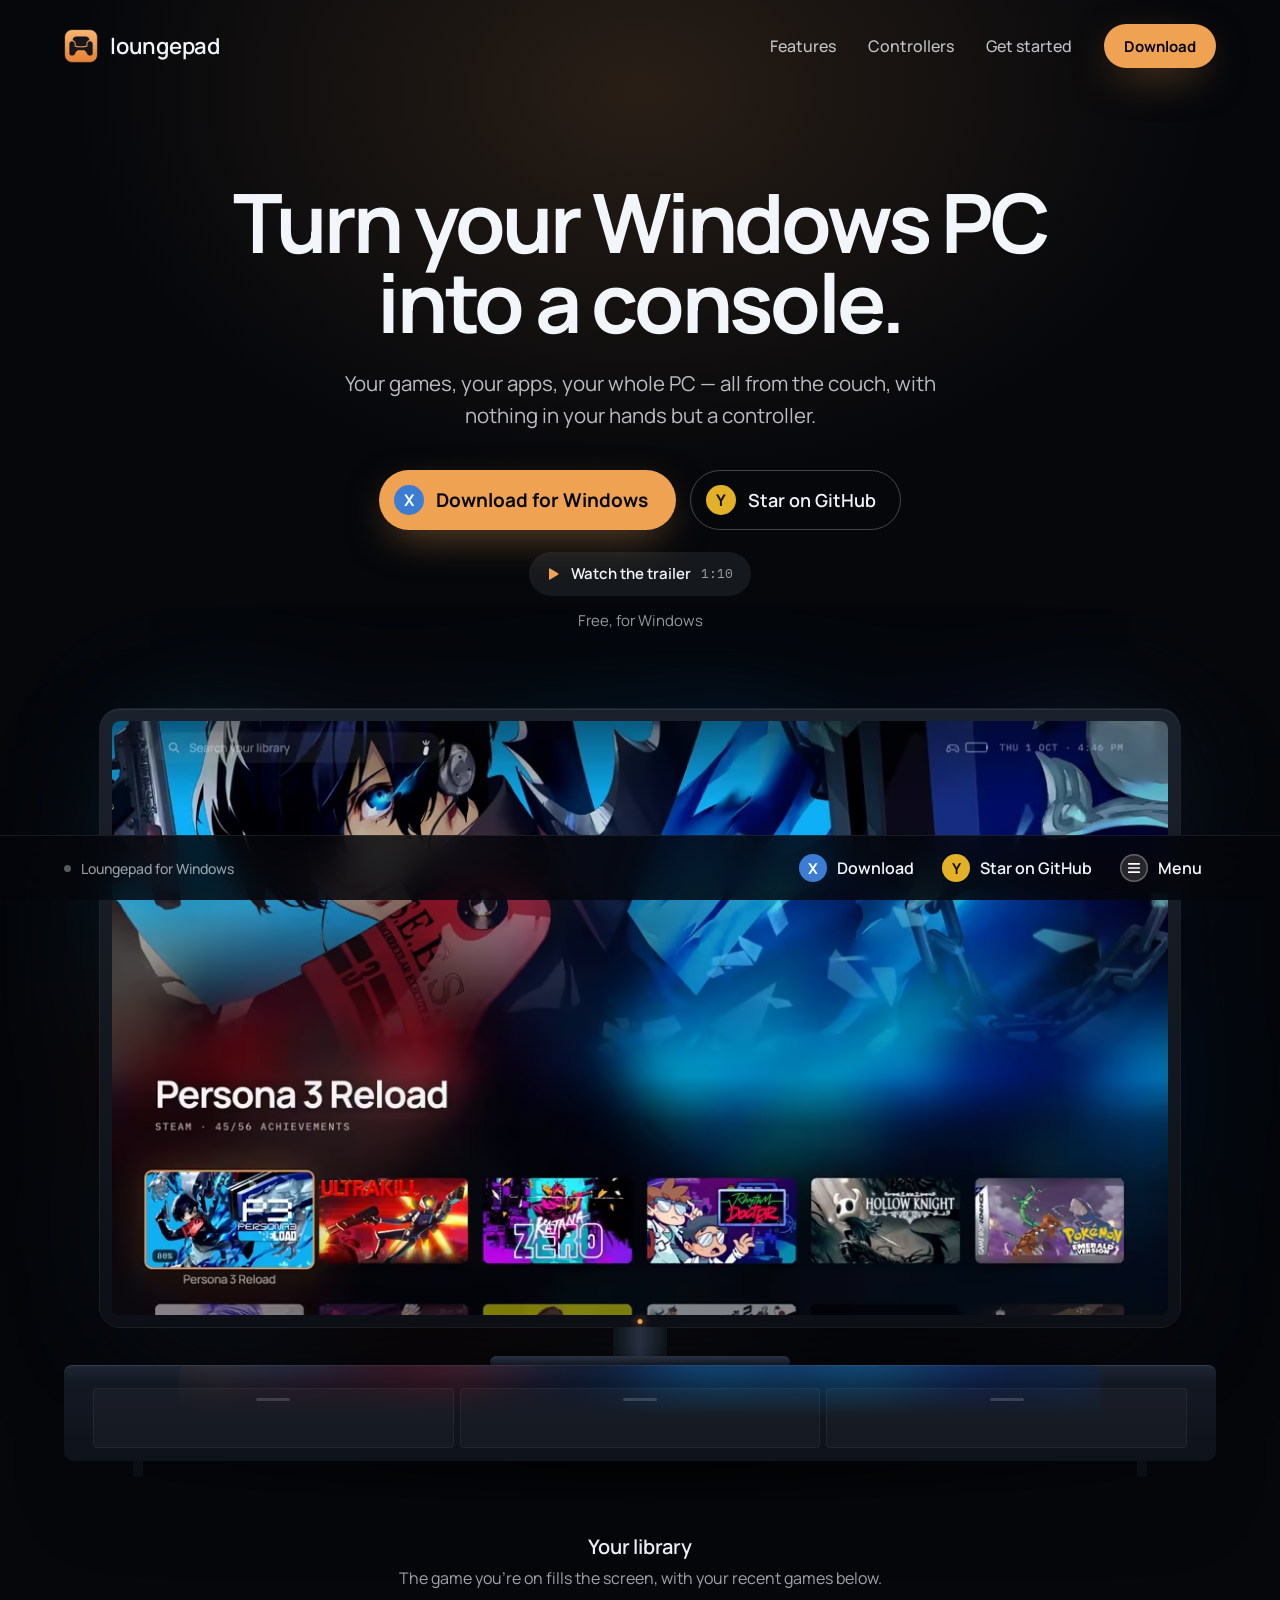
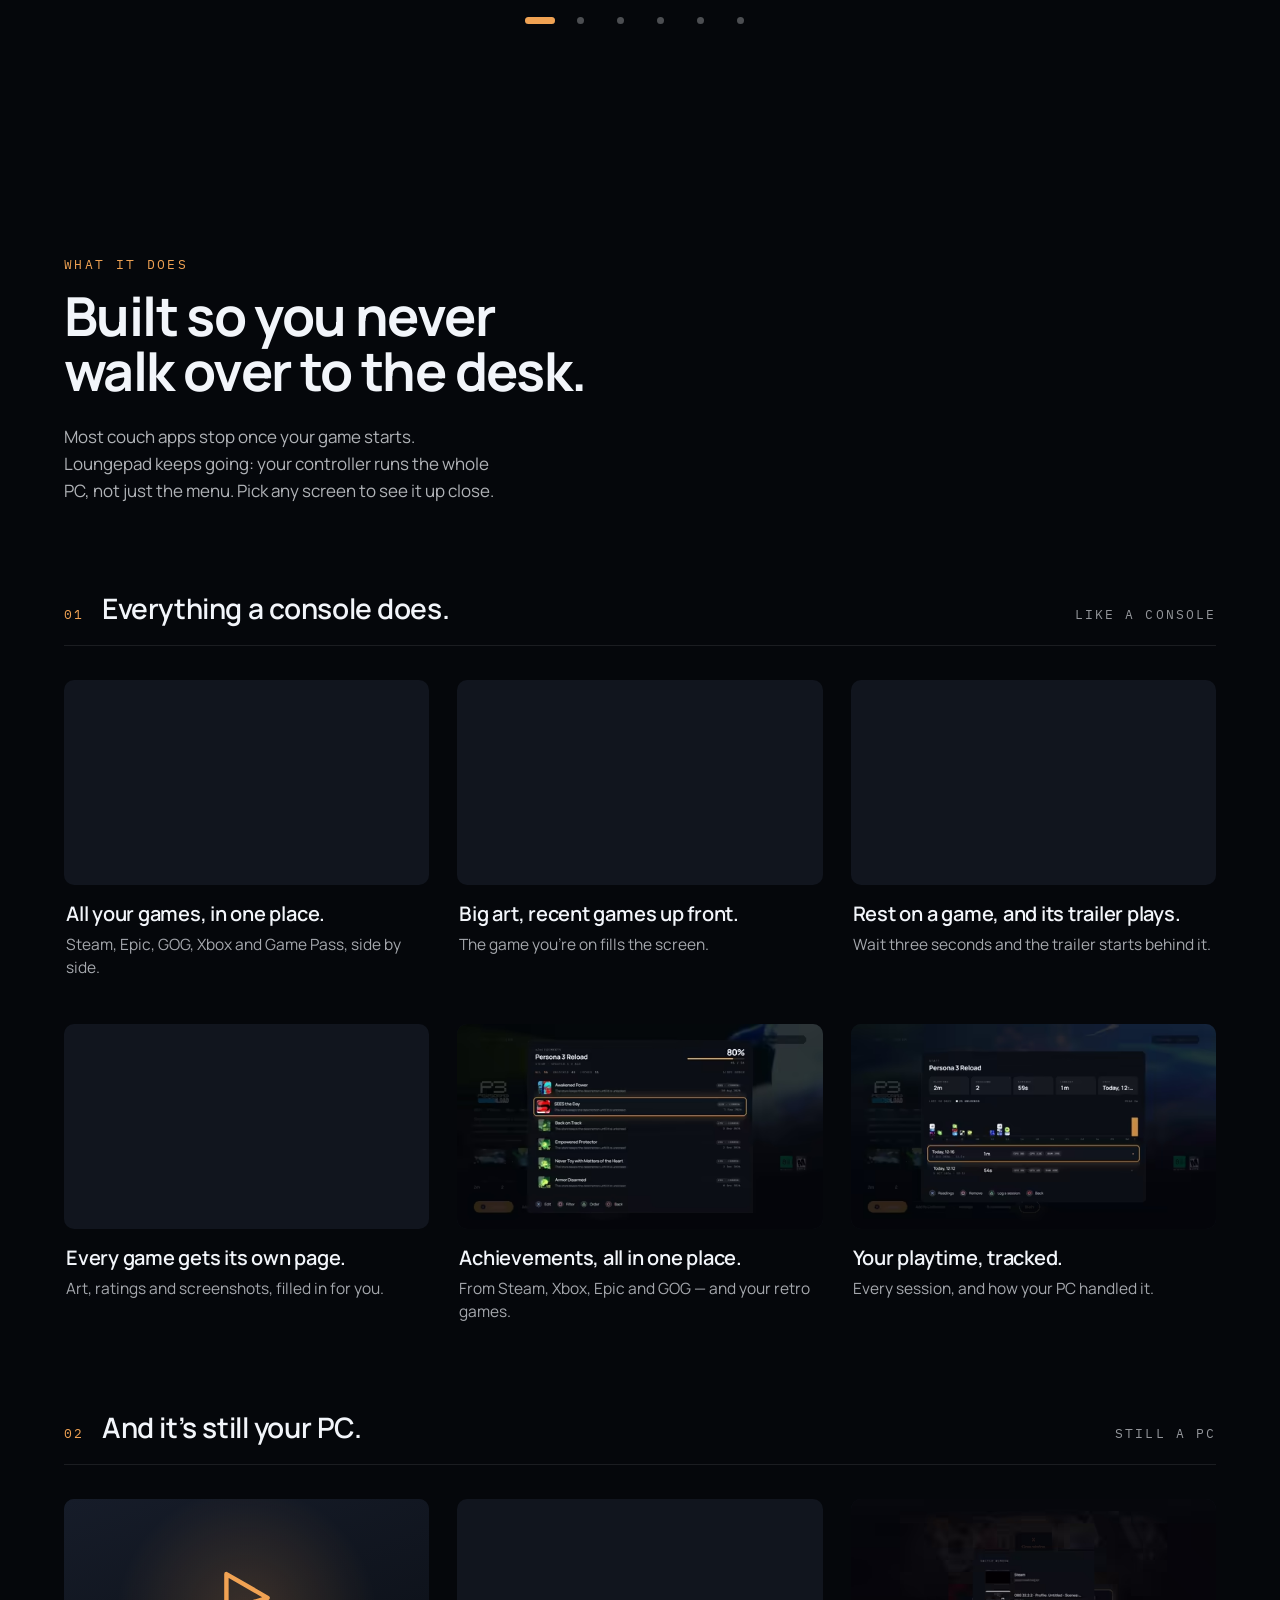
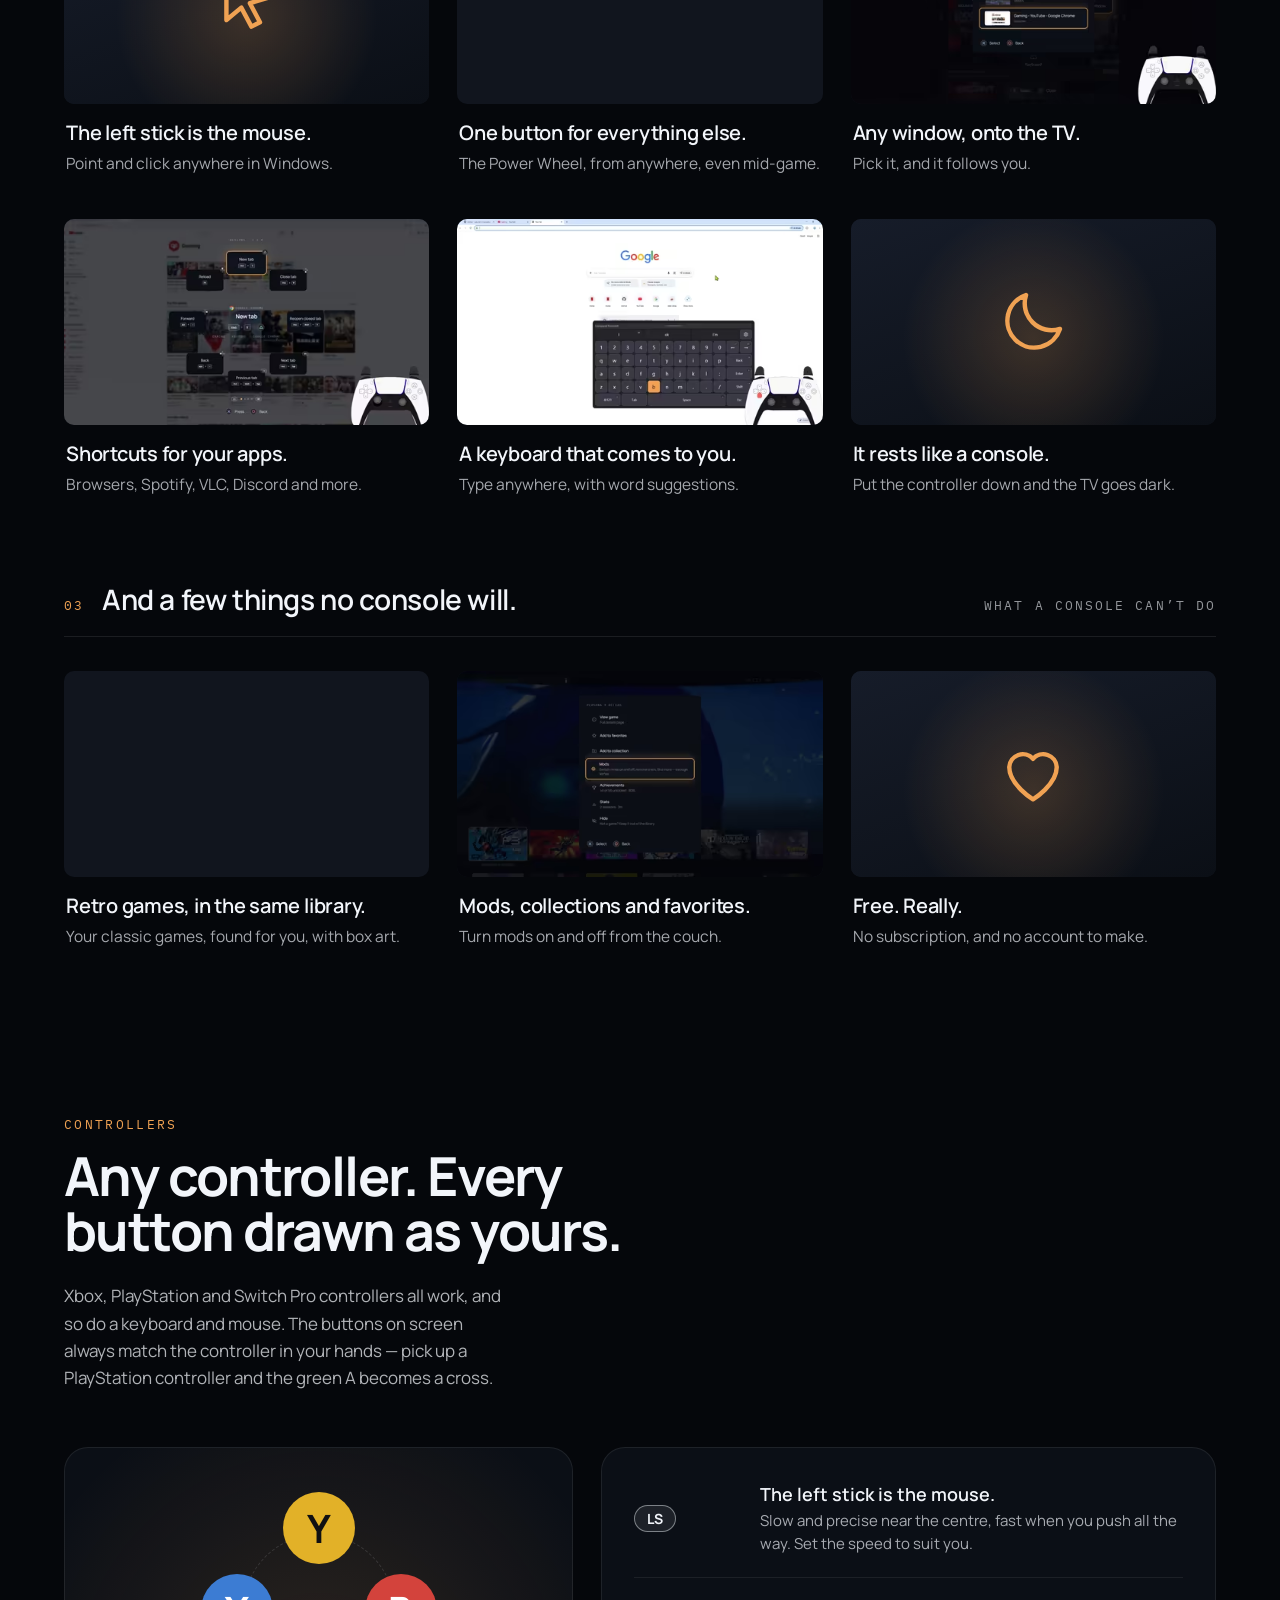
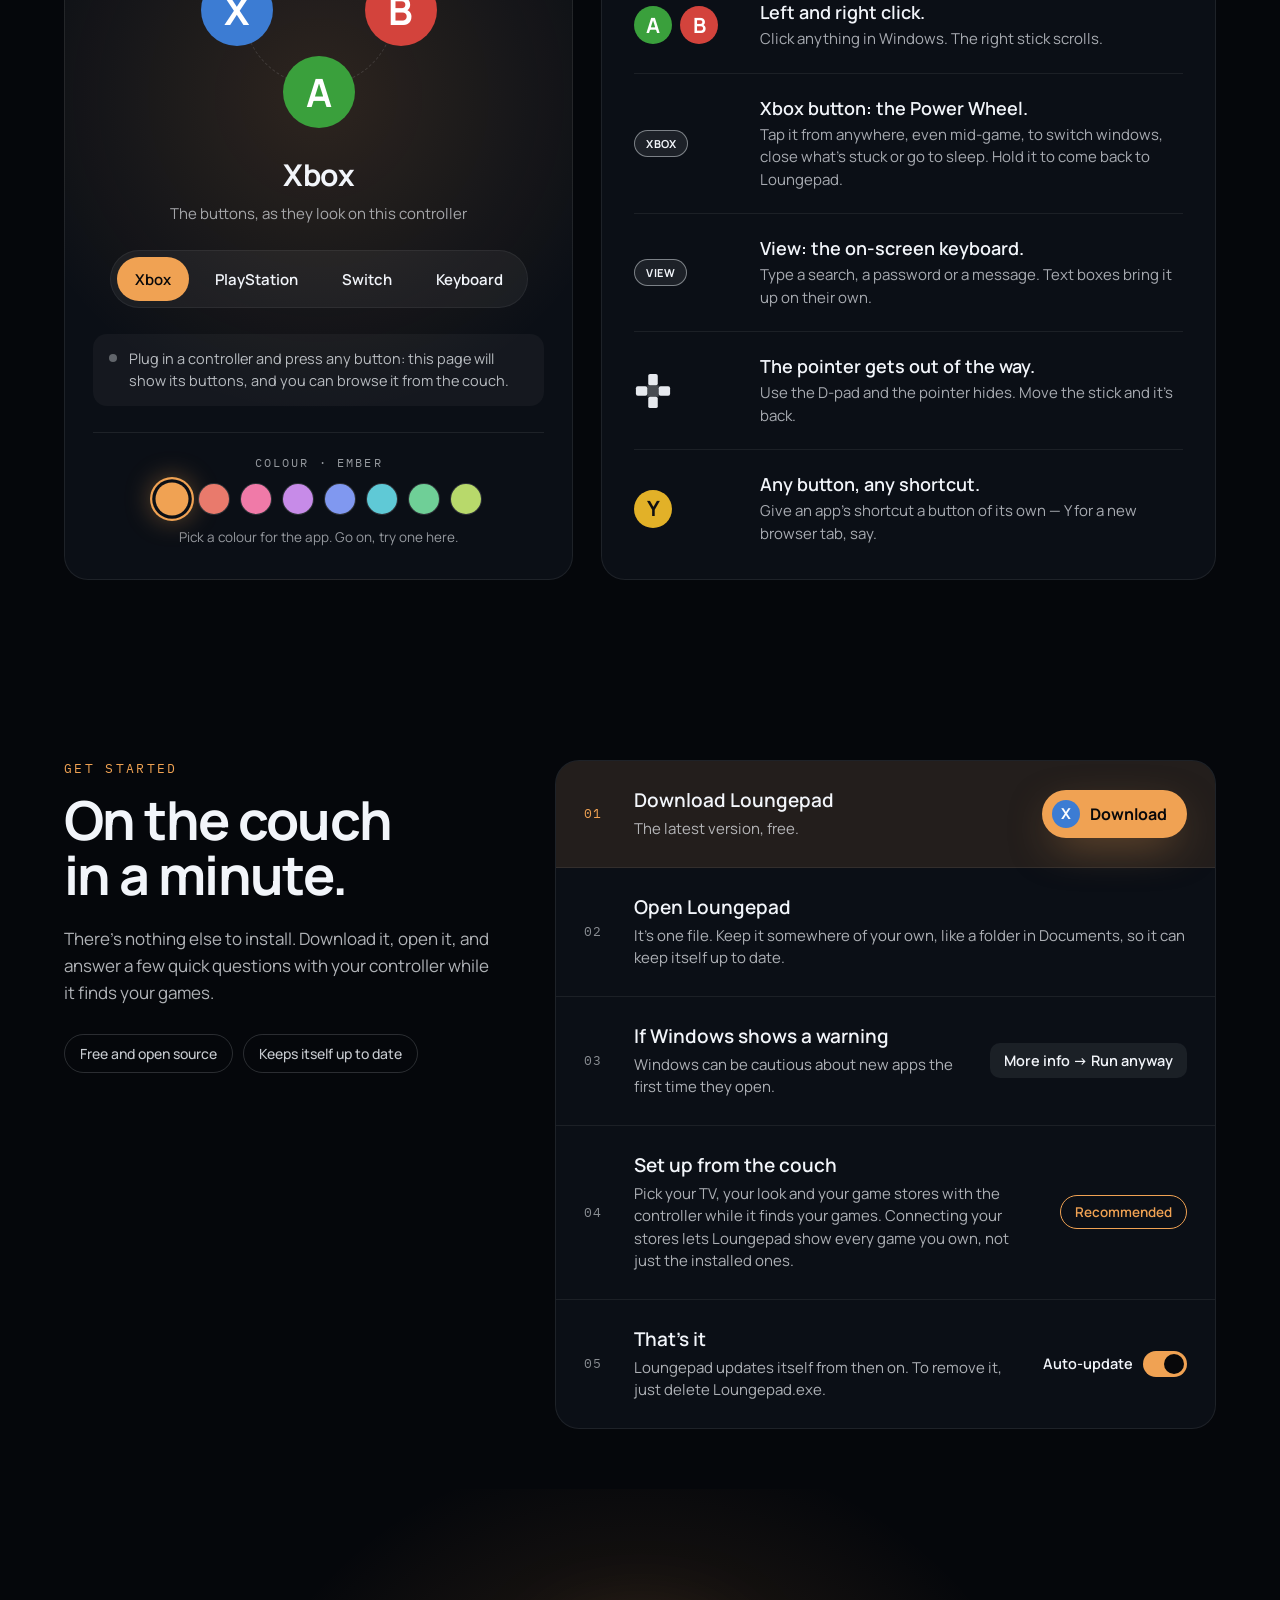
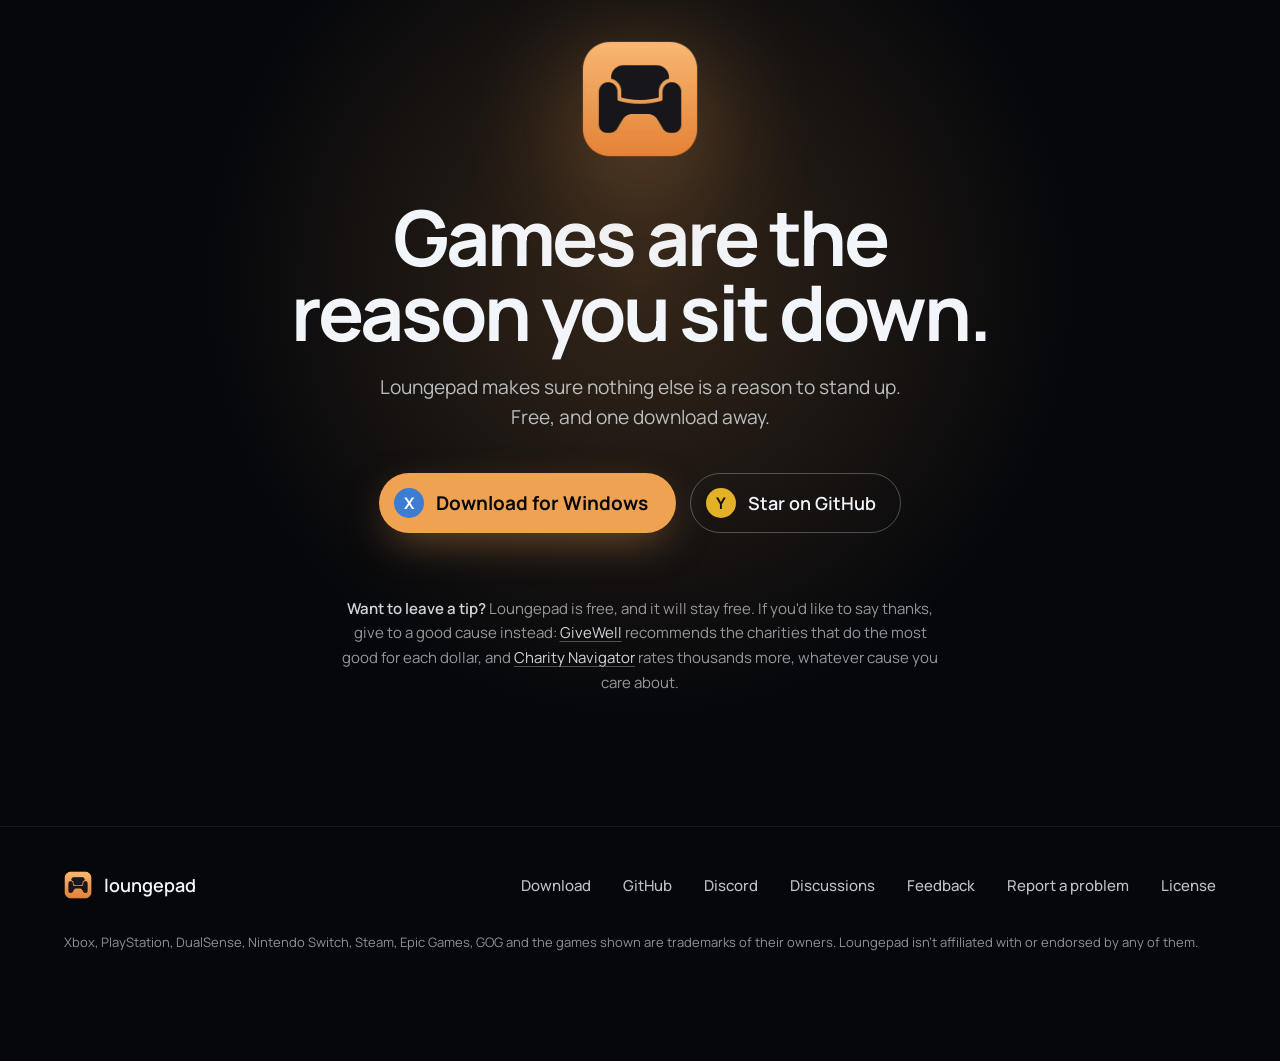
==== commit 87470d61: "Put the trailer on the website, behind a Watch the trailer button - 1080p30 H.264, 17.3 MiB (Workers" ====
--- a/website/index.html
+++ b/website/index.html
@@ -77,6 +77,7 @@
 <a href="https://github.com/sukumar-v/Loungepad/releases/latest" target="_blank" rel="noopener" data-nav class="lp-btn lp-btn-fill lp-btn-lg lp-f lp-btn-primary"><span data-glyph data-btn="X" data-size="30" data-drawn="xbox|X|30|" style="height:30px" aria-hidden="true"><span class="gd" style="width:30px;height:30px;background:#3C7CD3;box-shadow:none;color:#FFFFFF;font-size:16px">X</span></span><span>Download for Windows</span></a>
 <a href="https://github.com/sukumar-v/Loungepad" target="_blank" rel="noopener" data-nav class="lp-btn lp-btn-ghost lp-f lp-ghost"><span data-glyph data-btn="Y" data-size="30" data-drawn="xbox|Y|30|" style="height:30px" aria-hidden="true"><span class="gd" style="width:30px;height:30px;background:#E2B128;box-shadow:none;color:#101012;font-size:16px">Y</span></span><span>Star on GitHub</span></a>
 </div>
+<button type="button" id="filmBtn" data-nav class="lp-film-btn lp-f"><svg viewBox="0 0 24 24" fill="currentColor" aria-hidden="true"><path d="M8 5.5v13a1 1 0 0 0 1.5.86l10.6-6.5a1 1 0 0 0 0-1.72L9.5 4.64A1 1 0 0 0 8 5.5z"></path></svg>Watch the trailer<span class="lp-film-len">1:10</span></button>
 <p class="lp-free">Free, for Windows</p>
 </div>
 
@@ -448,6 +449,21 @@
 </div>
 </div>
 
+<!-- ============ The trailer: on request only, so nothing downloads until it is asked for ============ -->
+<div id="film" data-scope="film" class="lp-viewer" role="dialog" aria-modal="true" aria-label="Loungepad trailer" hidden>
+<div class="lp-viewer-top">
+<span class="lp-viewer-kicker">Trailer</span>
+<span class="lp-viewer-pos">1:10</span>
+<span class="lp-grow"></span>
+<button type="button" id="filmBack" data-nav class="lp-hint lp-viewer-back"><span data-glyph data-btn="B" data-size="26" data-drawn="xbox|B|26|" style="height:26px" aria-hidden="true"><span class="gd" style="width:26px;height:26px;background:#D3433C;box-shadow:none;color:#FFFFFF;font-size:14px">B</span></span>Back</button>
+</div>
+<div class="lp-film-stage">
+<video id="filmVideo" data-nav controls playsinline preload="none" poster="video/loungepad-trailer.jpg" aria-label="Loungepad trailer, 1 minute 10 seconds">
+<source src="video/loungepad-trailer.mp4" type="video/mp4">
+</video>
+</div>
+</div>
+
 </div>
 <script src="glyphs.js"></script>
 <script src="site.js"></script>
--- a/website/site.css
+++ b/website/site.css
@@ -113,6 +113,13 @@
 .lp-lede { margin: 26px 0 0; max-width: 620px; font-size: clamp(18px, 1.6vw, 21px); line-height: 1.55; color: rgba(242,245,250,.76); text-wrap: pretty; }
 .lp-ctas { margin-top: 38px; display: flex; flex-wrap: wrap; justify-content: center; align-items: center; gap: 14px; width: 100%; }
 .lp-free { margin: 22px 0 0; font-size: 15px; line-height: 1.5; color: rgba(242,245,250,.62); }
+.lp-film-btn {
+  margin-top: 22px; display: inline-flex; align-items: center; gap: 10px; height: 44px; padding: 0 18px 0 14px; border: 0; border-radius: 999px;
+  background: rgba(242,245,250,.07); color: var(--ink); font-family: var(--sans); font-size: 15px; font-weight: 600; cursor: pointer;
+}
+.lp-film-btn svg { width: 18px; height: 18px; color: var(--accent); }
+.lp-film-len { font-family: var(--mono); font-size: 13px; font-weight: 400; color: rgba(242,245,250,.6); }
+.lp-film-btn + .lp-free { margin-top: 14px; }
 
 /* ---- The TV: the app itself, with its own glow spilling out behind it. ---- */
 .lp-tv-wrap { position: relative; max-width: 1240px; margin: clamp(56px, 6vw, 84px) auto 0; }
@@ -426,6 +433,13 @@
   box-shadow: 0 0 0 1px rgba(255,255,255,.08); color: var(--accent);
 }
 .lp-viewer-icon svg { width: 180px; height: 180px; }
+/* The trailer reuses the viewer's frame; the film is sized to the space left, at its own 16:9. */
+.lp-film-stage { flex: 1 1 auto; min-height: 0; display: flex; align-items: center; justify-content: center; padding: 0 clamp(8px, 3vw, 48px) clamp(12px, 4vh, 40px); }
+.lp-film-stage video {
+  display: block; width: min(100%, calc((100vh - 130px) * 1.7778)); height: auto; aspect-ratio: 16 / 9; border-radius: 12px; background: #000;
+  box-shadow: 0 30px 120px -30px rgba(0,0,0,.9), 0 0 0 1px rgba(255,255,255,.08);
+}
+.lp-film-stage video:focus-visible, [data-input="pad"] .lp-film-stage video:focus { outline: 3px solid var(--accent); outline-offset: 4px; }
 .lp-viewer-caption {
   width: 100%; max-width: 1360px; margin: 0 auto; box-sizing: border-box; padding: 22px clamp(16px, 4vw, 48px) 26px;
   display: flex; flex-wrap: wrap; gap: 10px 48px; align-items: flex-start;
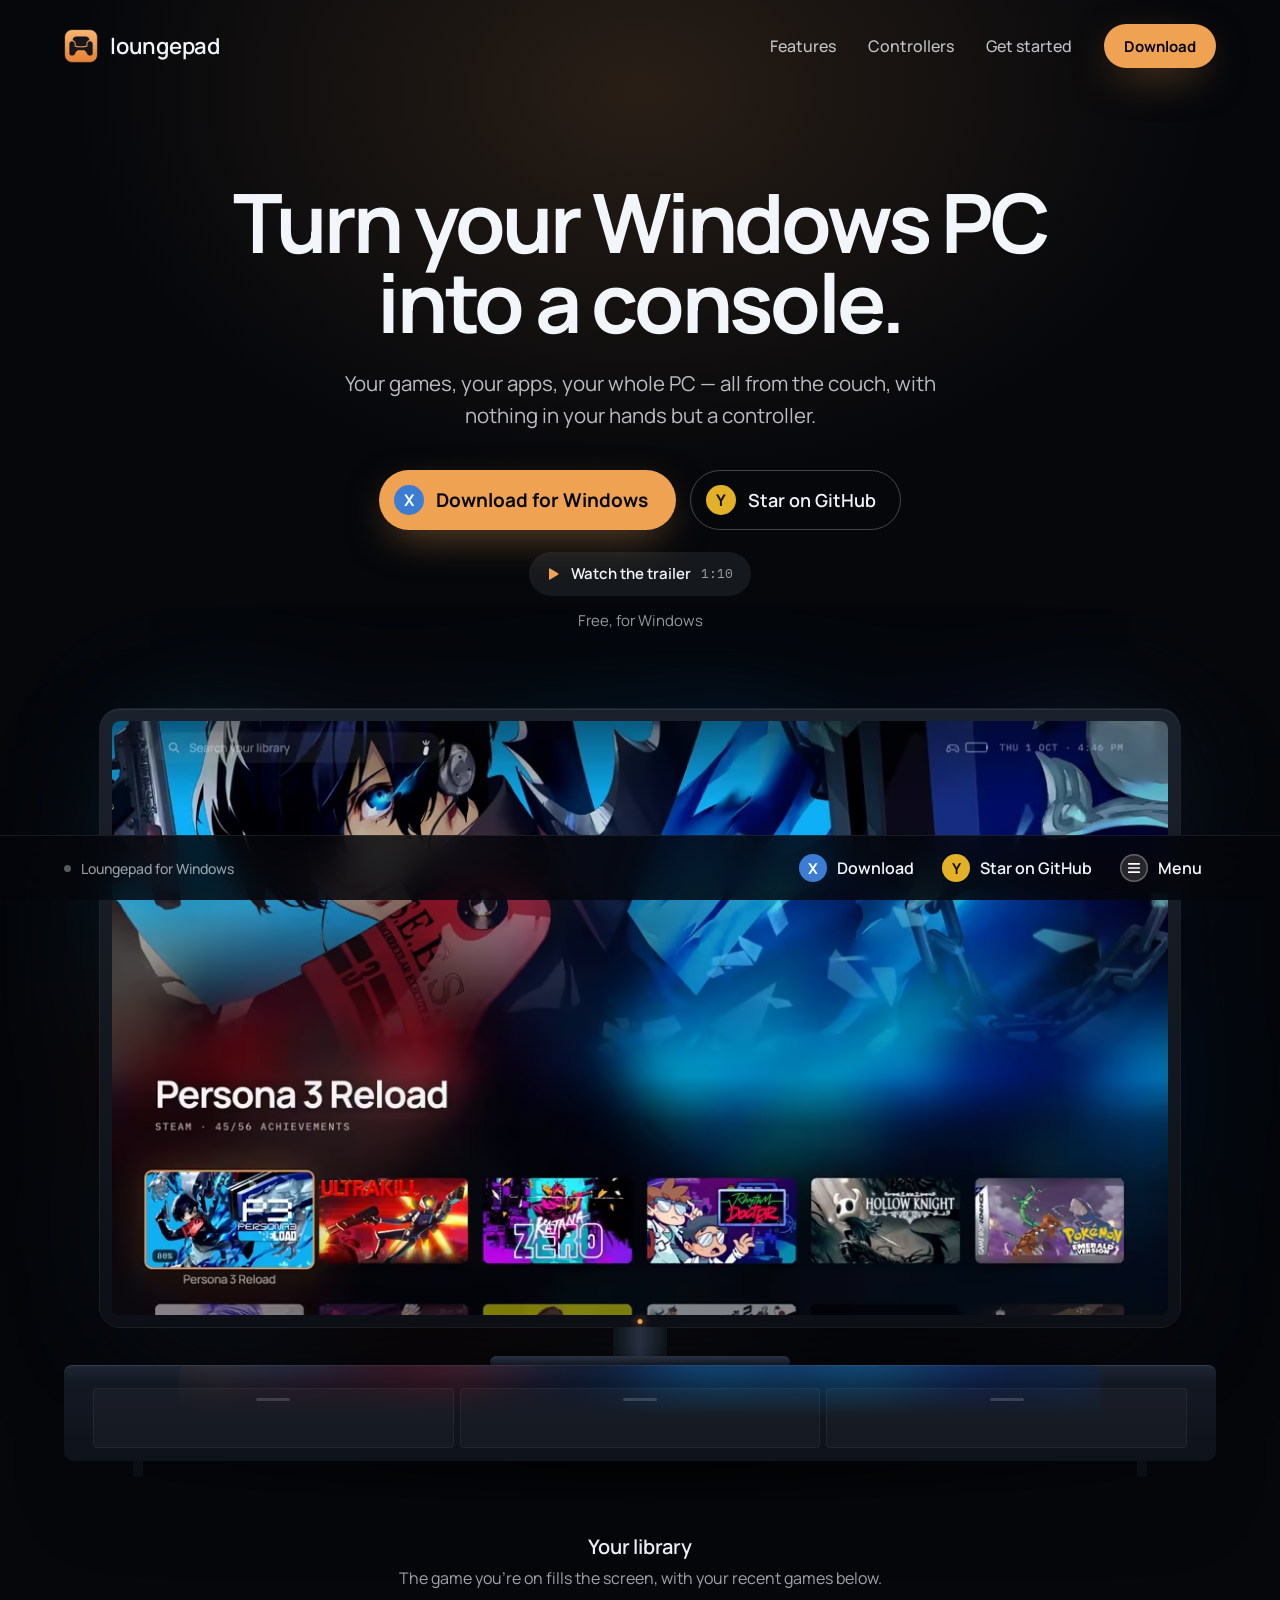
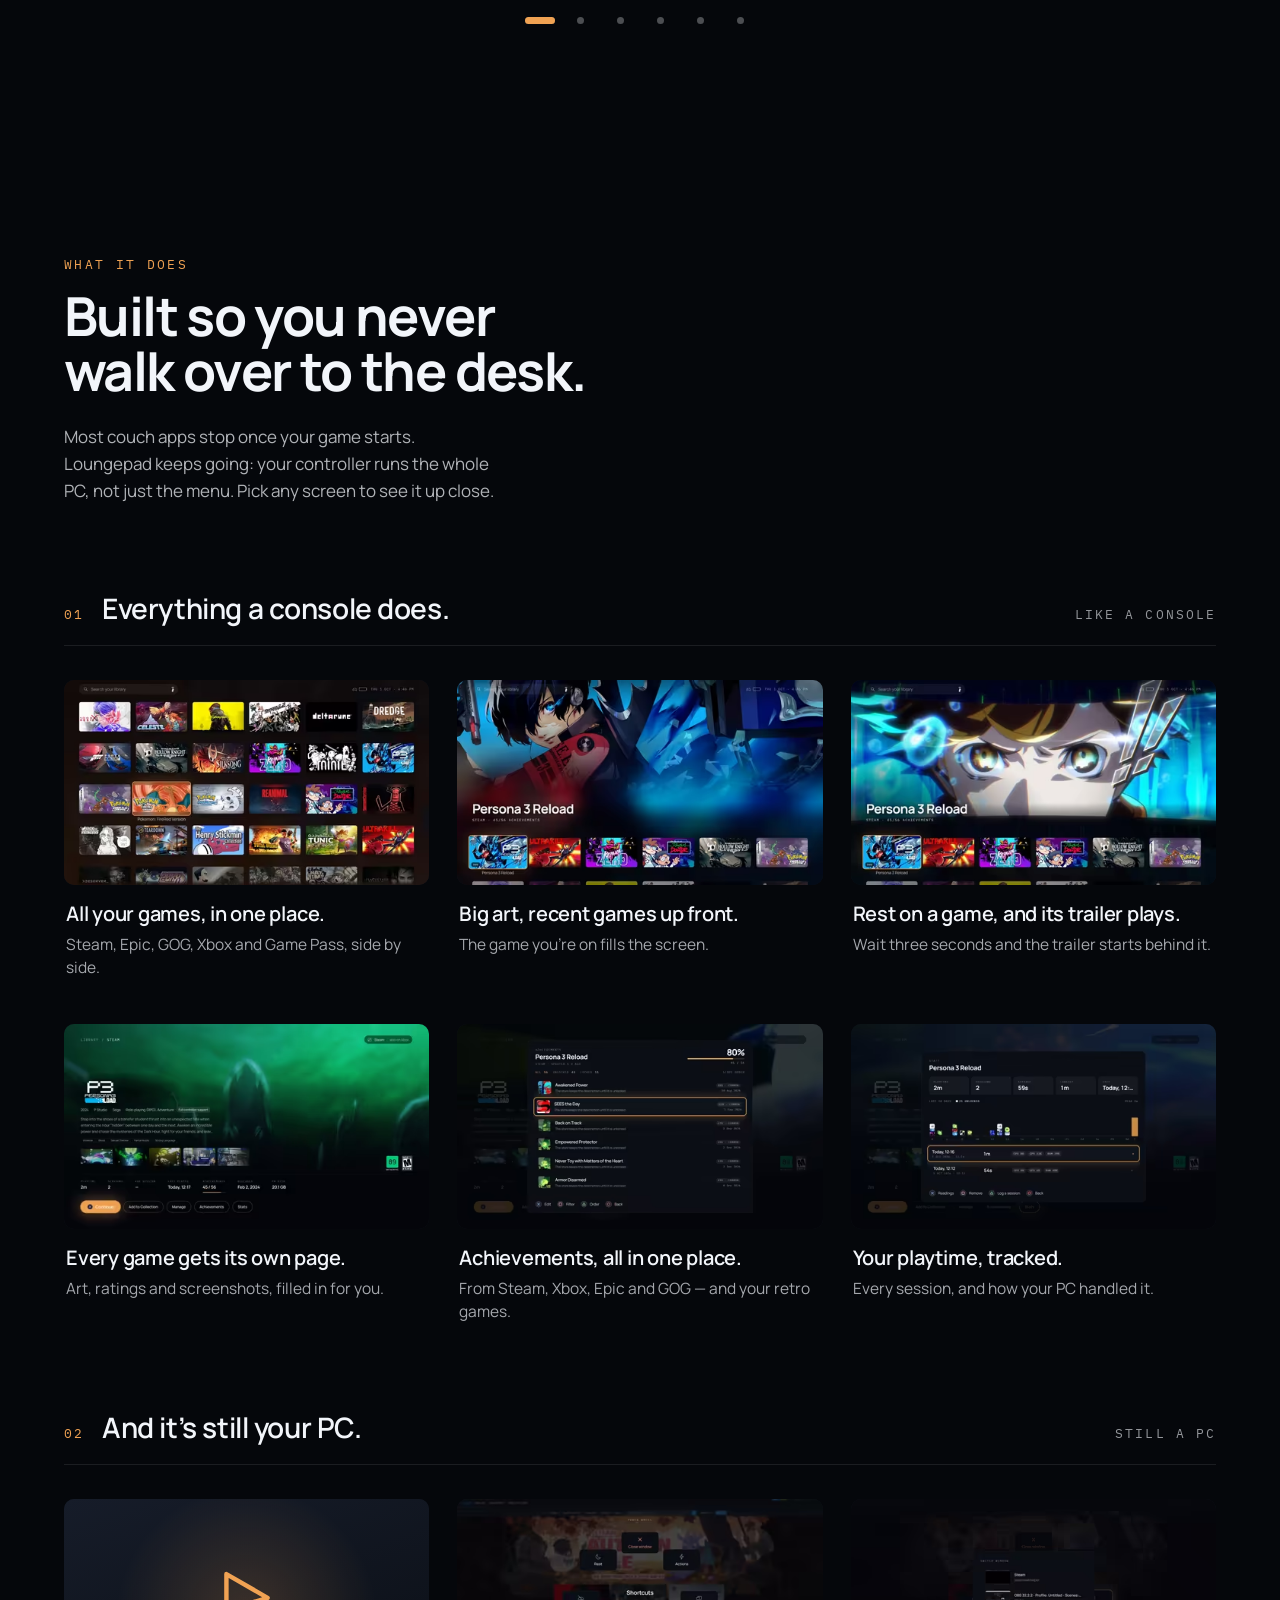
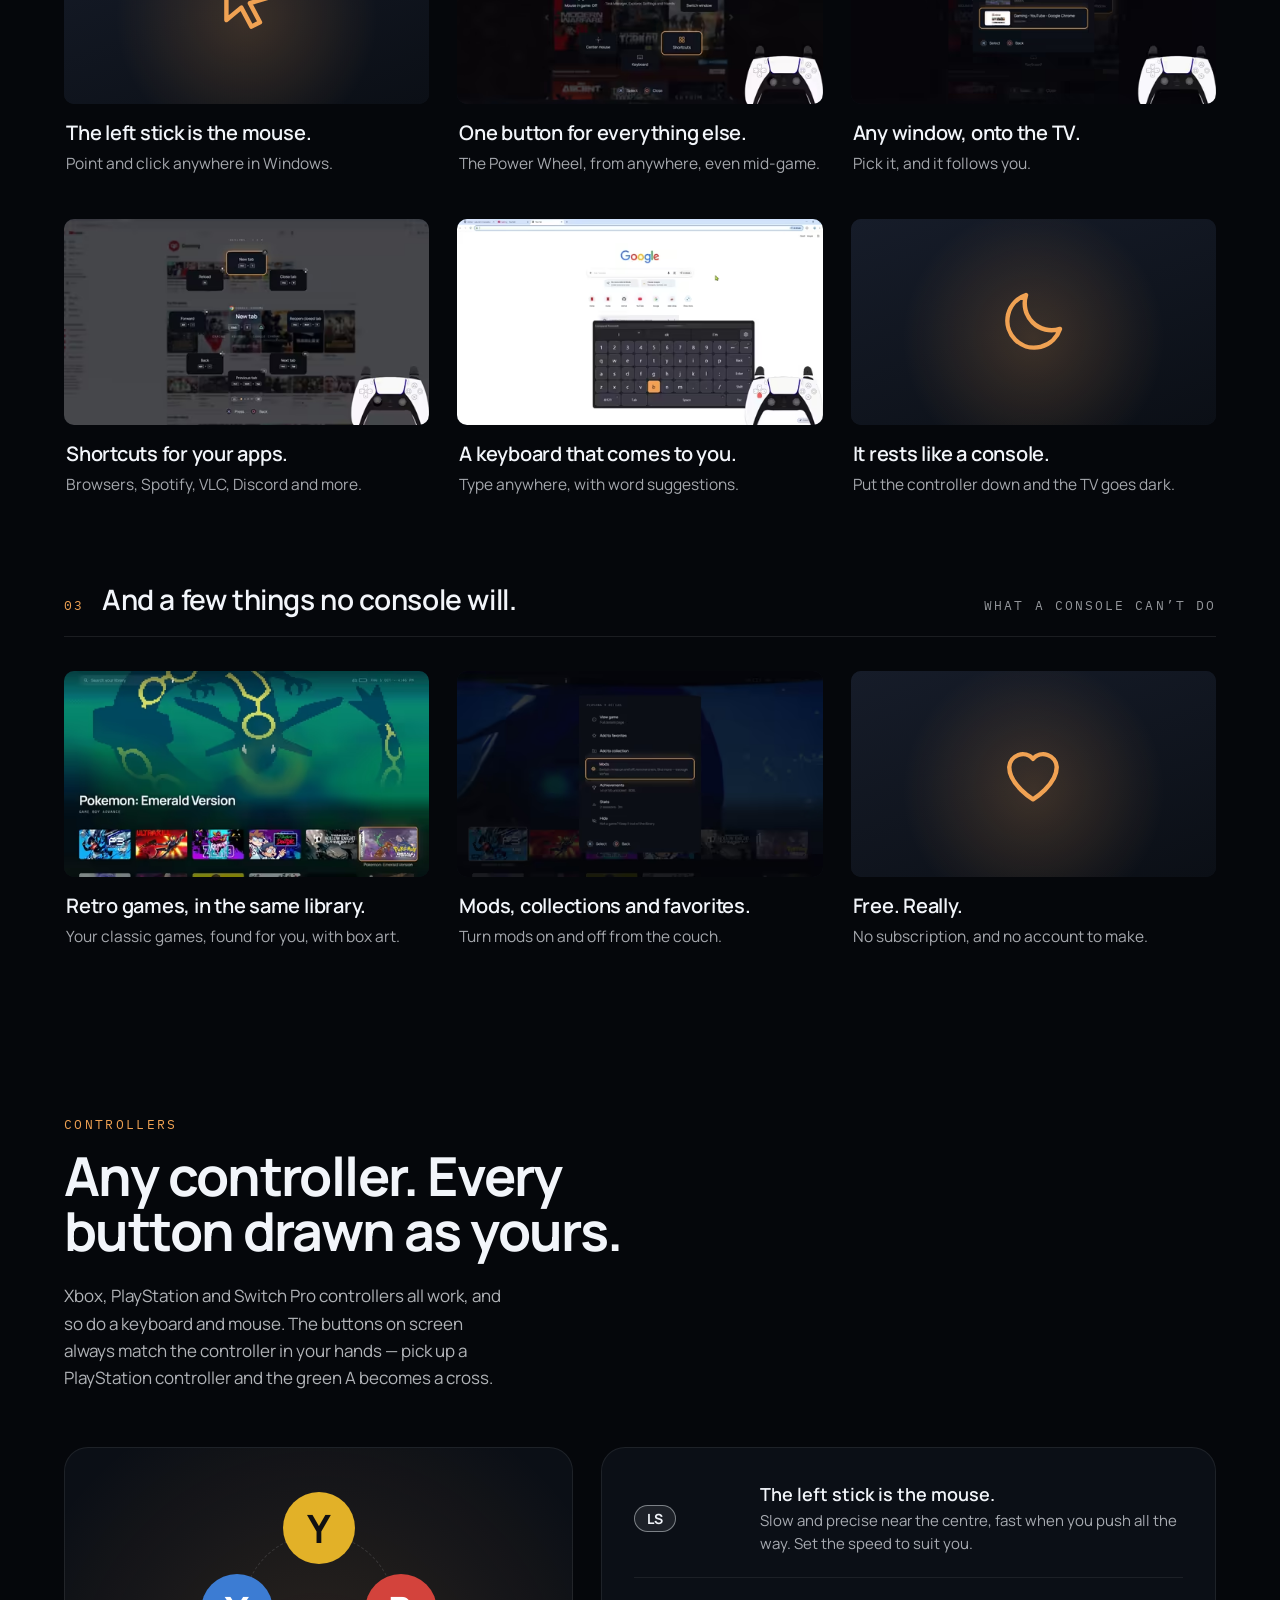
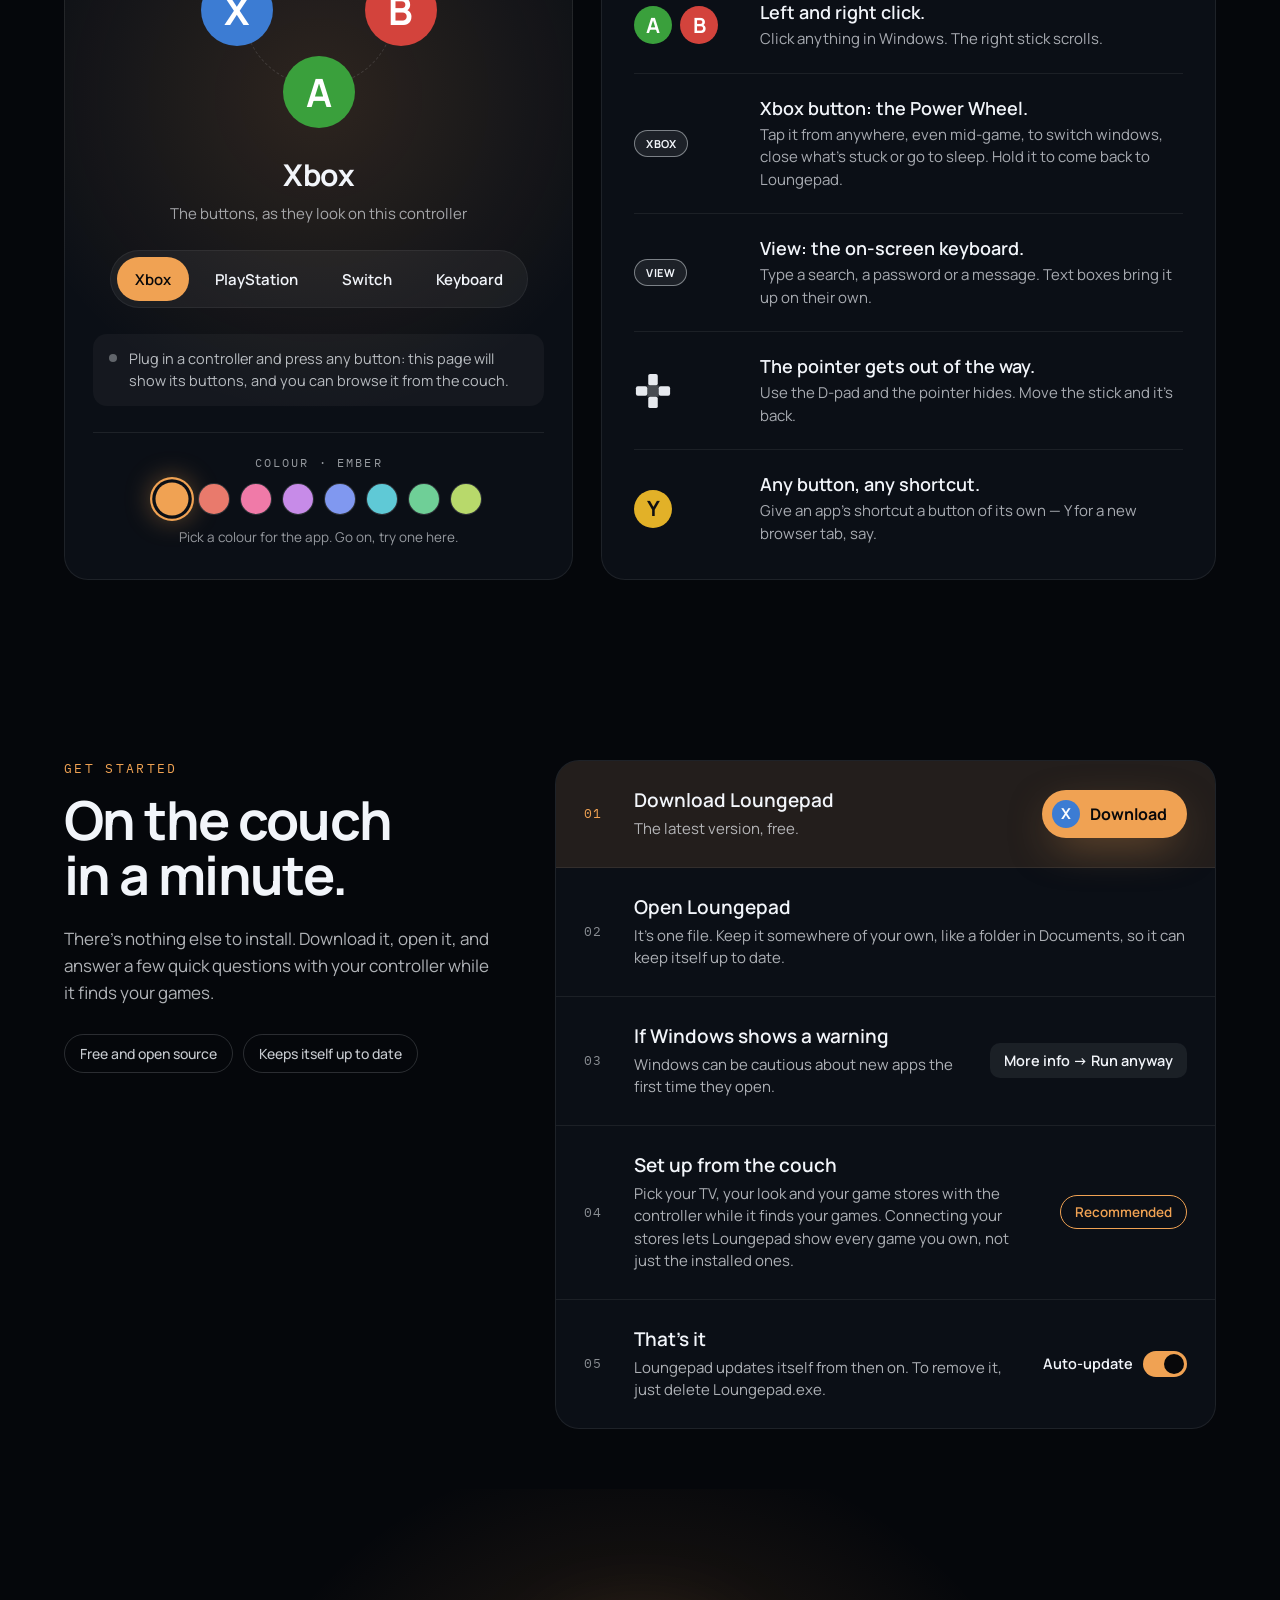
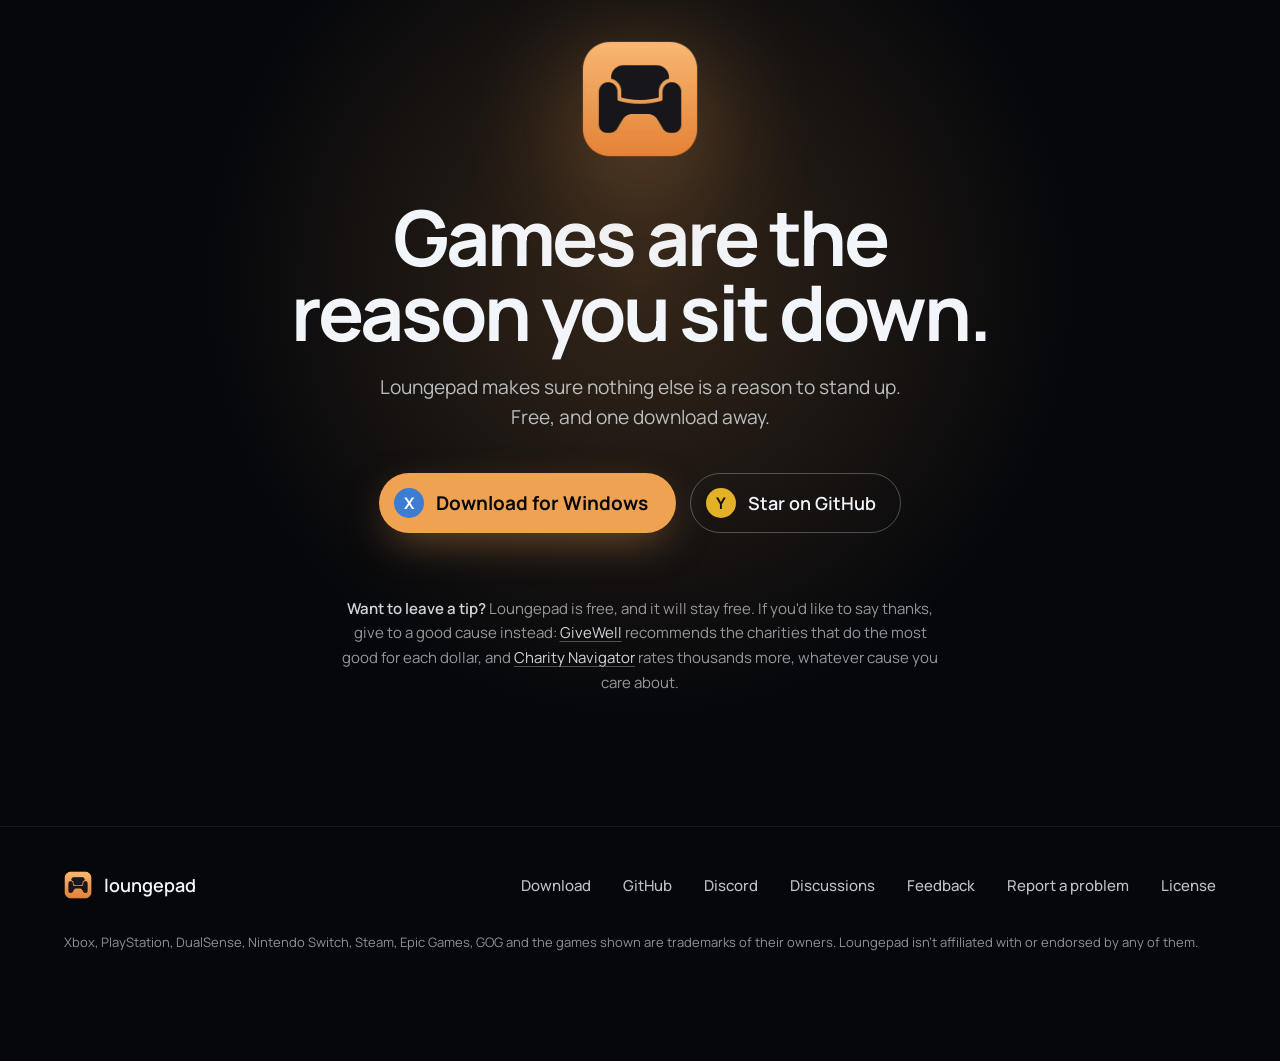
==== commit cb76008d: "Play the website's trailer from R2 instead of the site's own files - The mp4 is gitignored, so every" ====
--- a/website/index.html
+++ b/website/index.html
@@ -459,7 +459,7 @@
 </div>
 <div class="lp-film-stage">
 <video id="filmVideo" data-nav controls playsinline preload="none" poster="video/loungepad-trailer.jpg" aria-label="Loungepad trailer, 1 minute 10 seconds">
-<source src="video/loungepad-trailer.mp4" type="video/mp4">
+<source src="https://media.loungepad.app/loungepad-trailer.mp4" type="video/mp4">
 </video>
 </div>
 </div>
